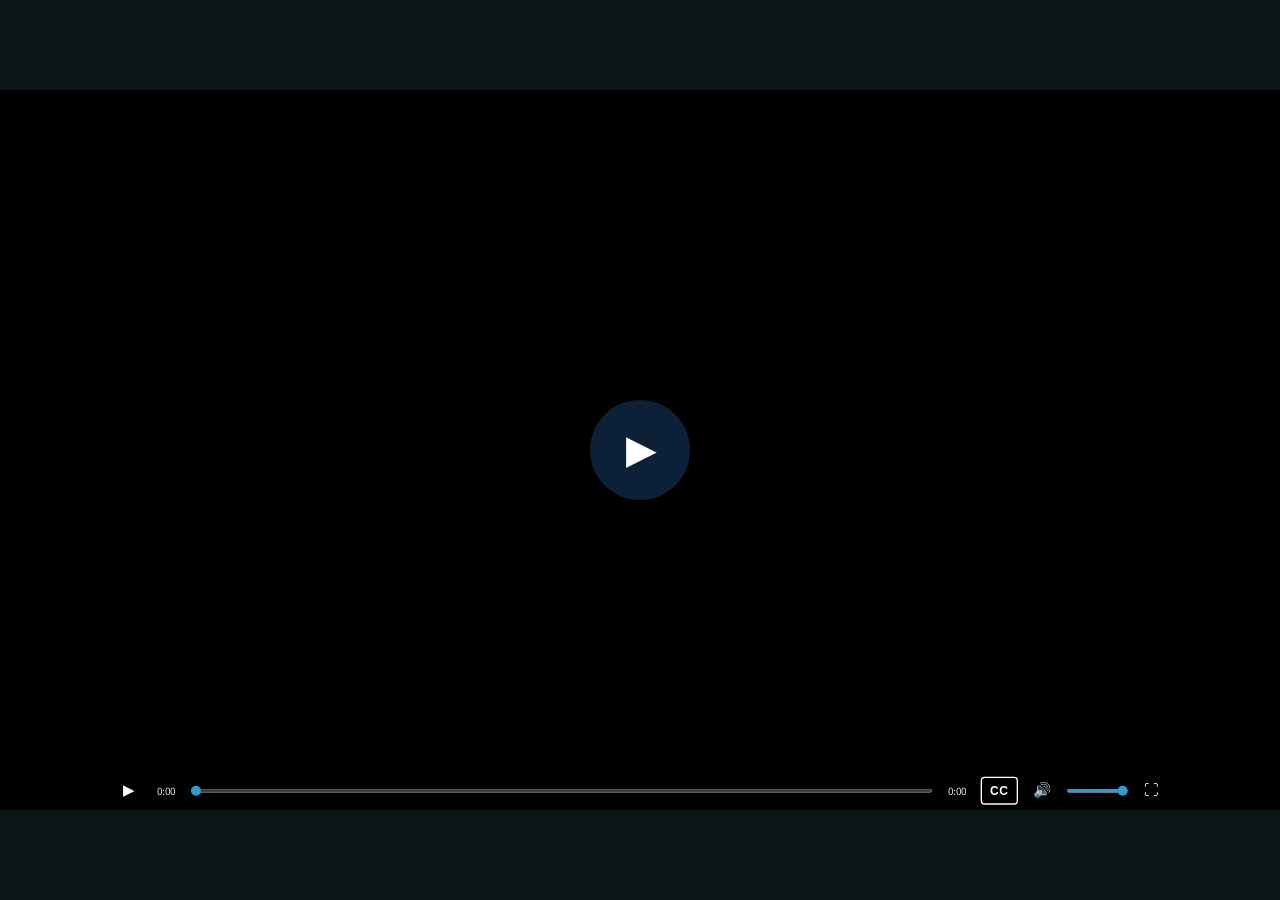
==== index.html @ 7fd06a2b "globals exposed" ====
<!DOCTYPE html>
<html lang="he" dir="rtl">
<head>
  <meta charset="UTF-8">
  <meta name="viewport" content="width=device-width, initial-scale=1.0">
  <title>לומדת נפח — STEM</title>
  <link rel="stylesheet" href="styles.css">
</head>
<body>

<h1 class="sr-only">לומדת נפח — מדידת נפח בתחנת העגינה</h1>
<div id="app" class="stage" role="main" aria-label="לומדת נפח">

  <!-- ===== SCREEN 2 — opening video (play-button start, synced captions, forward gated until watched) ===== -->
  <section class="screen active" data-screen="1">
    <div class="smeta" data-type="video" data-gate="video" aria-hidden="false" hidden></div>
    <div class="videoscreen">
      <video class="video-el" src="assets/video/Chem1_Video1.mp4" playsinline preload="auto"></video>
      <button class="video-play" type="button" aria-label="נגן את הסרטון">▶</button>
      <div class="video-cap" data-vcap aria-live="polite"></div>
      <div class="vctrls" dir="ltr">
        <button class="vc-btn" type="button" data-play aria-label="נגן או השהה">▶</button>
        <span class="vc-time" data-cur>0:00</span>
        <input class="vc-seek" type="range" min="0" max="1000" value="0" step="1" data-seek aria-label="סרגל התקדמות">
        <span class="vc-time" data-dur>0:00</span>
        <button class="vc-btn vc-cc" type="button" data-cc aria-pressed="true" aria-label="הצגת כתוביות">CC</button>
        <button class="vc-btn" type="button" data-mute aria-label="השתקה">🔊</button>
        <input class="vc-vol" type="range" min="0" max="100" value="100" step="1" data-vol aria-label="עוצמת שמע">
        <button class="vc-btn" type="button" data-full aria-label="מסך מלא">⛶</button>
      </div>
    </div>
    <!-- captions as live text (translation-safe); times in seconds -->
    <div class="vcap-src" data-end="15.5" hidden>
      <span data-t="5.1">שלום וברוכים הבאים לתחנת העגינה!</span>
      <span data-t="8.4">רכב החלל פרק הרגע ארבע דגימות ירח שנאספו בשטח.</span>
      <span data-t="13.0">אלו פיסות היסטוריה מהירח.</span>
    </div>
  </section>

  <!-- ===== SCREEN 3 — mission briefing video (Gal + Shira talking heads) ===== -->
  <section class="screen" data-screen="2">
    <div class="smeta" data-type="video" data-gate="video" aria-hidden="true" hidden></div>
    <div class="videoscreen">
      <video class="video-el" src="assets/video/Chem1_Video3.mp4?v=2" playsinline preload="auto"></video>
      <button class="video-play" type="button" aria-label="נגן את הסרטון">▶</button>
      <div class="video-cap" data-vcap aria-live="polite"></div>
      <div class="vctrls" dir="ltr">
        <button class="vc-btn" type="button" data-play aria-label="נגן או השהה">▶</button>
        <span class="vc-time" data-cur>0:00</span>
        <input class="vc-seek" type="range" min="0" max="1000" value="0" step="1" data-seek aria-label="סרגל התקדמות">
        <span class="vc-time" data-dur>0:00</span>
        <button class="vc-btn vc-cc" type="button" data-cc aria-pressed="true" aria-label="הצגת כתוביות">CC</button>
        <button class="vc-btn" type="button" data-mute aria-label="השתקה">🔊</button>
        <input class="vc-vol" type="range" min="0" max="100" value="100" step="1" data-vol aria-label="עוצמת שמע">
        <button class="vc-btn" type="button" data-full aria-label="מסך מלא">⛶</button>
      </div>
    </div>
    <!-- captions as live text (translation-safe); times in seconds -->
    <div class="vcap-src" data-end="21.86" hidden>
      <span data-t="0.3">המשימה שלנו היא למדוד ולתעד את נתוני המסה והנפח שלהן בדוח,</span>
      <span data-t="4.77">כדי שנוכל להתאים להן אריזות ולשלוח אותן באופן בטוח לכדור הארץ.</span>
      <span data-t="9.42">יש לדייק במדידות! אריזה קטנה מדי לא תיסגר,</span>
      <span data-t="13.6">ובאריזה גדולה מדי הדגימה תיטלטל ותישבר בטיסה.</span>
      <span data-t="18.15">ההתאמה חייבת להיות מושלמת. הצוות מוכן להתחיל?</span>
    </div>
  </section>

  <!-- ===== SCREENS 5-6 — sample explorer (narration + card reveal + flip cards) ===== -->
  <section class="screen" data-screen="3">
    <div class="smeta" data-type="content" data-gate="explore" aria-hidden="true" hidden></div>
    <img class="screen-bg" src="assets/images/bg-5b.png?v=1" alt="מעבדת ירח, ארבע דגימות סלע ירחי להיכרות">
    <audio src="assets/Video2_Shira_narration.mp3" preload="auto"></audio>
    <div class="bubble" data-reveal data-reveal-order="1" style="left:1364px; top:0px; width:556px; height:139px;">
      <img class="bubble__img" src="assets/images/bubble-5.png" alt="">
      <div class="bubble__text" style="top:6px; bottom:16px; padding:0 42px; font-size:28px;"><p style="white-space:nowrap;">לחצו על כל דגימה כדי לקבל מידע.</p></div>
    </div>

    <div class="card" data-order="1" data-key="mare" role="button" tabindex="0" aria-pressed="false" aria-label="בָּזֶלֶת מָארֶה - הפכו לפרטים" style="left:138px; top:314px;">
      <div class="card__inner">
        <div class="card__face card__face--front">
          <img class="card__bg" src="assets/images/card-mare.png" alt=""><div class="card__name">בָּזֶלֶת מָארֶה</div>
        </div>
        <div class="card__face card__face--back">
          <img class="card__reverse" src="assets/images/card-reverse.png" alt="">
          <h3 class="card__title">בָּזֶלֶת מָארֶה</h3>
          <p class="card__desc">סלע געשי כהה שנוצר מלבה שהתקררה על פני הירח. הוא מרכיב את האזורים הכהים שעל הירח ועשיר בברזל ומגנזיום.</p>
        </div>
      </div>
    </div>
    <div class="card" data-order="2" data-key="vesic" role="button" tabindex="0" aria-pressed="false" aria-label="בָּזֶלֶת נַקְבּוּבִית - הפכו לפרטים" style="left:565px; top:314px;">
      <div class="card__inner">
        <div class="card__face card__face--front">
          <img class="card__bg" src="assets/images/card-vesic.png" alt=""><div class="card__name">בָּזֶלֶת נַקְבּוּבִית</div>
        </div>
        <div class="card__face card__face--back">
          <img class="card__reverse" src="assets/images/card-reverse.png" alt="">
          <h3 class="card__title">בָּזֶלֶת נַקְבּוּבִית</h3>
          <p class="card__desc">סלע בזלתי שיש בו חללים קטנים (״בועות״) שנוצרו כשגזים שהיו בתוך הלבה נלכדו בתוך הסלע בזמן התמצקות הלבה.</p>
        </div>
      </div>
    </div>
    <div class="card" data-order="3" data-key="anor" role="button" tabindex="0" aria-pressed="false" aria-label="אָנוֹרְתוֹזִיט - הפכו לפרטים" style="left:992px; top:314px;">
      <div class="card__inner">
        <div class="card__face card__face--front">
          <img class="card__bg" src="assets/images/card-anor.png" alt=""><div class="card__name">אָנוֹרְתוֹזִיט</div>
        </div>
        <div class="card__face card__face--back">
          <img class="card__reverse" src="assets/images/card-reverse.png" alt="">
          <h3 class="card__title">אָנוֹרְתוֹזִיט</h3>
          <p class="card__desc">סלע גבישי בהיר מאוד שנוצר בתקופה קדומה ומרכיב את רוב הרמות הגבוהות של הירח (האזורים הבהירים).</p>
        </div>
      </div>
    </div>
    <div class="card" data-order="4" data-key="regolith" role="button" tabindex="0" aria-pressed="false" aria-label="רֶגוֹלִית אָבָק יְרֵחִי - הפכו לפרטים" style="left:1419px; top:314px;">
      <div class="card__inner">
        <div class="card__face card__face--front">
          <img class="card__bg" src="assets/images/card-regolith.png?v=4" alt=""><div class="card__name">רֶגוֹלִית - אָבָק יְרֵחִי</div>
        </div>
        <div class="card__face card__face--back">
          <img class="card__reverse" src="assets/images/card-reverse.png" alt="">
          <h3 class="card__title">רֶגוֹלִית - אָבָק יְרֵחִי</h3>
          <p class="card__desc">השכבה העליונה של פני הירח, שמורכבת מאבק, גרגרי סלע ושברי אבנים קטנים שנוצרו במשך מיליארדי שנים מפגיעות של מטאוריטים.</p>
        </div>
      </div>
    </div>

    <!-- narration player bar (accessibility: play/pause control + on-screen text alternative) -->
    <div class="player">
      <div class="player__ctrls">
        <button class="player__btn" type="button" data-pp aria-label="נגן או השהה את הקריינות">▶</button>
        <button class="player__btn player__btn--sec" type="button" data-replay aria-label="נגן מחדש">↻</button>
      </div>
      <p class="player__cap" data-cap aria-live="polite"></p>
    </div>
  </section>

  <!-- ===== SCREEN 9 — content ===== -->
  <section class="screen" data-screen="4">
    <div class="smeta" data-type="content" aria-hidden="true" hidden></div>
    <img class="screen-bg" src="assets/images/bg-9.png?v=2"
         alt="שירה במעבדה מציגה שלוש דגימות: סלע, כלי מים ושפופרת גז">
    <div class="bubble" data-reveal data-reveal-order="0" style="left:0; top:0; width:1920px; height:1080px;">
      <img class="bubble__img" src="assets/images/bubble-9.png" alt="">
      <div class="bcap" style="left:845px; top:30px; width:1040px; height:120px;">
        <p>לפני שניגש למכשירי המדידה, בואו נוודא שאנחנו מבינים אילו נתונים נרצה למדוד. נתחיל ב-נפח. זהו המקום שגוף או חומר תופסים במרחב.</p>
      </div>
    </div>
  </section>

  <!-- ===== SCREEN 10 — question Q1 (sentence-length options) ===== -->
  <section class="screen" data-screen="5">
    <div class="smeta" data-type="question" data-qid="q1" data-answer="4" data-points="12.5" data-fb-correct="תפיסת מקום במרחב (נפח) היא תכונה של כל חומר בטבע. לא משנה אם הוא מוצק קשיח כמו סלע, נוזל שזורם כמו מים, או גז שקוף ובלתי נראה – כולם תופסים מקום." data-fb-incorrect="תפיסת מקום במרחב (נפח) היא תכונה של כל חומר בטבע. לא משנה אם הוא מוצק קשיח כמו סלע, נוזל שזורם כמו מים, או גז שקוף ובלתי נראה – כולם תופסים מקום." aria-hidden="true" hidden></div>
    <img class="screen-bg" src="assets/images/bg-10.png"
         alt="שאלה 1: שלושה כלים על השולחן — צלחת עם סלע, כלי מים ושפופרת גז">
    <ol class="qprogress" data-active="1" data-total="8" aria-label="התקדמות בשאלות" style="left:1266px; top:42px;"></ol>
    <div class="qstem" style="left:284px; top:170px; width:772px;">
      <h2>שאלה 1:</h2>
      <p>על השולחן מונחים שלושה כלים: צלחת עליה מונח סלע, כלי זכוכית המכיל מים ושפורפרת המכילה גז מסביבת הירח.</p>
      <p class="q-bold">איזה מהם תופס מקום במרחב?</p>
      <p class="q-bold">סמנו את התשובה הנכונה.</p>
    </div>
    <ul class="options options--dots" role="radiogroup" aria-label="אפשרויות תשובה"
        style="left:290px; top:445px; width:764px;">
      <li class="option" role="radio" tabindex="0" data-value="1"><span class="dot"></span><span class="lbl">רק החומר המוצק - הסלע.</span></li>
      <li class="option" role="radio" tabindex="0" data-value="2"><span class="dot"></span><span class="lbl">רק החומר המוצק והחומר הנוזלי - הסלע והמים.</span></li>
      <li class="option" role="radio" tabindex="0" data-value="3"><span class="dot"></span><span class="lbl">רק החומר הנוזלי והגז - המים והגז.</span></li>
      <li class="option" role="radio" tabindex="0" data-value="4"><span class="dot"></span><span class="lbl">כל שלושת החומרים – לכל חומר בטבע, בכל מצב צבירה, יש נפח.</span></li>
    </ul>
    <button class="btn--check check-btn" type="button" aria-label="בדיקה" hidden
            style="left:905px; top:704px; width:162px; height:106px;">
      <img src="assets/images/check-button.png" alt="">
    </button>
    <div class="feedback" role="status" aria-live="polite"
         style="left:50%; top:715px; width:1100px; bottom:auto; transform:translateX(-50%);" hidden>
      <p class="feedback__title"></p>
      <p class="feedback__body"></p>
    </div>
  </section>

  <!-- ===== SCREEN 12 — gas has volume (syringe) ===== -->
  <section class="screen" data-screen="6">
    <div class="smeta" data-type="content" aria-hidden="true" hidden></div>
    <img class="screen-bg" src="assets/images/bg-12.png"
         alt="ידיים אוחזות מזרק אטום מלא באוויר, הדגמה שלגז יש נפח">
    <div class="bubble" data-reveal data-reveal-order="0" style="left:0; top:0; width:1920px; height:1080px;">
      <img class="bubble__img" src="assets/images/bubble-12.png" alt="">
      <div class="bcap" style="left:836px; top:40px; width:1030px; height:180px;">
        <p>גם לגז יש נפח. הוא תופס מקום במרחב, גם אם איננו רואים אותו.<br>המזרק אטום ומלא באוויר.<br>כשנלחץ על הבוכנה לא נצליח לדחוף אותה עד הסוף בגלל התנגדות האוויר שבמזרק.<br>כלומר, האוויר הכלוא בו תופס מקום.</p>
      </div>
    </div>
  </section>

  <!-- ===== SCREEN 13 — content ===== -->
  <section class="screen" data-screen="7">
    <div class="smeta" data-type="content" aria-hidden="true" hidden></div>
    <img class="screen-bg" src="assets/images/bg-13.png?v=3"
         alt="שירה במעבדת ירח, לצידה משורה מדורגת ודגימת סלע אנורתוזיט על השולחן">
    <div class="bubble" data-reveal data-reveal-order="0" style="left:0; top:0; width:1920px; height:1080px;">
      <img class="bubble__img" src="assets/images/bubble-13.png" alt="">
      <div class="bcap" style="left:316px; top:270px; width:568px; height:221px;">
        <p>לדגימות הסלעים אין צורה הנדסית מוגדרת, לכן נשתמש בשיטת "דחיקת מים" על מנת לחשב את נפחן.</p>
      </div>
    </div>
  </section>

  <!-- ===== SCREEN 14 — applet ===== -->
  <section class="screen" data-screen="8">
    <div class="smeta" data-type="applet" aria-hidden="true" hidden></div>
    <img class="screen-bg" src="assets/images/bg-14.png?v=4"
         alt="מעבדת ירח, בועית הסבר של שירה ולוח היישומון למדידת נפח בדחיקת מים">
    <img class="avatar" src="assets/images/avatar-shira-psd.png" alt="שירה"
         style="left:1637px; top:52px; width:190px; height:189px;">
    <div class="bubble" data-reveal data-reveal-order="0" style="left:0; top:0; width:1920px; height:1080px;">
      <img class="bubble__img" src="assets/images/bubble-14.png" alt="">
      <div class="bcap" style="left:430px; top:40px; width:1174px; height:167px;">
        <p>לפני הכנסת הסלע, נפח המים במשורה הוא 80 מ"ל. כשמכניסים את הסלע למים הוא תופס מקום, ולכן מפלס המים עולה. הנפח המשותף של המים והסלע יחד הגיע ל-110 מ"ל. ההפרש בין המפלסים הוא 30 מ"ל, וזהו בעצם הנפח של הסלע.</p>
      </div>
    </div>
    <iframe class="applet-frame" src="applets/displacement.html"
            title="יישומון: מדידת נפח באמצעות דחיקת מים" allowtransparency="true" scrolling="no"
            style="left:452px; top:275px; width:1016px; height:700px;"></iframe>
  </section>

  <!-- ===== SCREENS 15-16 — measurement montage video (Gal measures, porous basalt floats, Shira proposes weight method) ===== -->
  <section class="screen" data-screen="9">
    <div class="smeta" data-type="video" data-gate="video" aria-hidden="true" hidden></div>
    <div class="videoscreen">
      <video class="video-el" src="assets/video/Chem1_Video4.mp4?v=2" playsinline preload="auto"></video>
      <button class="video-play" type="button" aria-label="נגן את הסרטון">▶</button>
      <div class="video-cap" data-vcap aria-live="polite"></div>
      <div class="vctrls" dir="ltr">
        <button class="vc-btn" type="button" data-play aria-label="נגן או השהה">▶</button>
        <span class="vc-time" data-cur>0:00</span>
        <input class="vc-seek" type="range" min="0" max="1000" value="0" step="1" data-seek aria-label="סרגל התקדמות">
        <span class="vc-time" data-dur>0:00</span>
        <button class="vc-btn vc-cc" type="button" data-cc aria-pressed="true" aria-label="הצגת כתוביות">CC</button>
        <button class="vc-btn" type="button" data-mute aria-label="השתקה">🔊</button>
        <input class="vc-vol" type="range" min="0" max="100" value="100" step="1" data-vol aria-label="עוצמת שמע">
        <button class="vc-btn" type="button" data-full aria-label="מסך מלא">⛶</button>
      </div>
    </div>
    <!-- captions as live text (translation-safe); times in seconds. Empty span at 12.4 clears during the float beat -->
    <div class="vcap-src" data-end="29.17" hidden>
      <span data-t="0.9">יופי, הצוות סיים למדוד בשיטה זו את נפח הדגימות של סלע האנורתוזיט ושל סלע הבזלת מארה.</span>
      <span data-t="9.62">נעבור למדידת נפח סלע הבזלת הנקבובית.</span>
      <span data-t="12.4"></span>
      <span data-t="17.69">דגימת הבזלת הנקבובית צפה על פני המים.</span>
      <span data-t="21.54">אי אפשר למדוד כך את נפחה!</span>
      <span data-t="23.71">נשתמש בשיטה עקיפה עם משקולת.</span>
      <span data-t="26.43">אנחנו צריכים לבנות תהליך מדידה מבוקר.</span>
      <span data-t="27.74">נוסיף את התוצאות לדוח הנתונים.</span>
    </div>
  </section>

  <!-- ===== SCREEN 17 — question Q2א (drag to order measurement steps) ===== -->
  <section class="screen" data-screen="10">
    <div class="smeta" data-type="question" data-qid="q2a" data-points="6.25" data-fb-correct="סידרתם את שלבי תהליך המדידה וראיתם כיצד ניתן למדוד נפח של דגימה נקבובית שצפה על פני המים." data-fb-incorrect="לא מדויק. הנה הסדר הנכון: תחילה מודדים את נפח המשקולת לבדה, אחר כך מצמידים אליה את הדגימה ומודדים את הנפח המשותף, ולבסוף מחסרים את נפח המשקולת כדי לקבל את נפח הדגימה." aria-hidden="true" hidden></div>
    <img class="screen-bg" src="assets/images/bg-17.png"
         alt="שאלה 2א: גררו את שלבי מדידת הנפח לסדר הנכון">
    <ol class="qprogress" data-active="2" data-total="8" aria-label="התקדמות בשאלות" style="left:1266px; top:42px;"></ol>
    <div class="qstem" style="left:511px; top:178px; width:1254px;">
      <h2>שאלה 2א:</h2>
      <p>עזרו לשירה וגל לסדר את שלבי תהליך מדידת הנפח של דגימת הבזלת הנקבובית.</p>
      <p class="q-bold">גררו את הפעולות למקומן המתאים בטבלה:</p>
    </div>

    <div class="dhead" style="left:1150px; top:388px; width:400px; text-align:center;">הפעולה (ה-"איך")</div>
    <div class="dhead" style="left:1650px; top:388px; width:100px; text-align:center;">סדר</div>

    <div class="dslot" data-slot="1" style="left:1051px; top:432px;"></div>
    <div class="dstep" style="left:1650px; top:470px; width:110px; text-align:center;">שלב 1</div>
    <div class="dslot" data-slot="2" style="left:1051px; top:566px;"></div>
    <div class="dstep" style="left:1650px; top:604px; width:110px; text-align:center;">שלב 2</div>
    <div class="dslot" data-slot="3" style="left:1051px; top:700px;"></div>
    <div class="dstep" style="left:1650px; top:738px; width:110px; text-align:center;">שלב 3</div>

    <div class="dcard" data-card="2" style="left:410px; top:432px;">הצמדת הדגימה למשקולת ומדידת הנפח המשותף.</div>
    <div class="dcard" data-card="3" style="left:410px; top:566px;">חיסור נפח המשקולת מהנפח המשותף.</div>
    <div class="dcard" data-card="1" style="left:410px; top:700px;">מדידת נפח המשקולת לבדה.</div>

    <button class="btn--check check-btn" type="button" aria-label="בדיקה" hidden
            style="left:210px; top:792px; width:162px; height:106px;">
      <img src="assets/images/check-button.png" alt="">
    </button>
    <div class="feedback feedback--left" role="status" aria-live="polite"
         style="left:398px; top:432px; width:600px; height:366px; bottom:auto; transform:none;" hidden>
      <p class="feedback__title"></p>
      <p class="feedback__body"></p>
    </div>
  </section>

  <!-- ===== SCREEN 19 — question Q2ב (drag reason to each step) + method popup ===== -->
  <section class="screen" data-screen="11">
    <div class="smeta" data-type="question" data-qid="q2b" data-points="6.25" data-fb-correct="הצלחתם להבין לא רק את סדר הפעולות במדידת הנפח, אלא גם את חשיבותן להבטחת הדיוק במדידה. במדע חשוב ה־&quot;למה&quot; (הנימוק לפעולה) לא פחות מה־&quot;איך&quot; (הפעולה עצמה)." data-fb-incorrect="לא מדויק. מודדים את המשקולת לבדה כדי שנוכל לחסר אותה בהמשך. מצמידים את המשקולת לדגימה כדי שהדגימה תשקע ותדחק מים. מחסרים את נפח המשקולת כדי לקבל את נפח הדגימה בלבד." aria-hidden="true" hidden></div>
    <img class="screen-bg" src="assets/images/bg-19.png"
         alt="שאלה 2ב: גררו את הנימוק המדעי המתאים לכל שלב מדידה">
    <ol class="qprogress" data-active="2" data-total="8" aria-label="התקדמות בשאלות" style="left:1266px; top:42px;"></ol>

    <button class="methodbtn" type="button" data-modal="fb-modal">שיטת<br>המשקולת</button>

    <div class="qstem" style="left:150px; top:165px; width:1615px;">
      <h2>שאלה 2ב:</h2>
      <p style="white-space:nowrap;">במדע חשוב לבצע מדידות באופן מדויק ככל האפשר. הסבירו כיצד כל שלב בתהליך מדידת הנפח מסייע לשפר את דיוק תוצאת המדידה.</p>
      <p>היעזרו ביישומון <b>שיטת המשקולת</b> שממחיש את שיטת המדידה.</p>
      <p class="q-bold">גררו את הנימוק המתאים לכל אחד מהשלבים:</p>
    </div>

    <div class="dhead" style="left:1650px; top:378px; width:110px; text-align:center; font-size:25px;">סדר</div>
    <div class="dhead" style="left:1300px; top:378px; width:350px; text-align:center; font-size:25px;">הפעולה (ה-"איך")</div>
    <div class="dhead" style="left:745px; top:378px; width:555px; text-align:center; font-size:25px;">הנימוק המדעי (ה-"למה")</div>

    <!-- step rows: שלב label + fixed action + reason drop slot -->
    <div class="dstep" style="left:1650px; top:458px; width:110px; text-align:center;">שלב 1</div>
    <div class="dfixed" style="left:1300px; top:420px; width:350px; height:110px; font-size:25px;">מדידת נפח המשקולת לבדה.</div>
    <div class="dslot" data-slot="1" style="left:745px; top:420px; width:555px; height:110px;"></div>

    <div class="dstep" style="left:1650px; top:588px; width:110px; text-align:center;">שלב 2</div>
    <div class="dfixed" style="left:1300px; top:550px; width:350px; height:110px; font-size:25px;">הצמדת הדגימה למשקולת ומדידת הנפח המשותף.</div>
    <div class="dslot" data-slot="2" style="left:745px; top:550px; width:555px; height:110px;"></div>

    <div class="dstep" style="left:1650px; top:718px; width:110px; text-align:center;">שלב 3</div>
    <div class="dfixed" style="left:1300px; top:680px; width:350px; height:110px; font-size:25px;">חיסור נפח המשקולת מהנפח המשותף.</div>
    <div class="dslot" data-slot="3" style="left:745px; top:680px; width:555px; height:110px;"></div>

    <!-- reason cards (bank, far left, shuffled) -->
    <div class="dcard" data-card="2" style="left:180px; top:420px; width:555px; min-height:110px; font-size:25px;">המשקולת מבטיחה שהדגימה תשקע לחלוטין ותדחק נפח מים השווה לנפחה.</div>
    <div class="dcard" data-card="3" style="left:180px; top:550px; width:555px; min-height:110px; font-size:25px;">קבלת הנתון המדויק של "נפח הדגימה" בלבד עבור הדוח.</div>
    <div class="dcard" data-card="1" style="left:180px; top:680px; width:555px; min-height:110px; font-size:25px;">כדי שנוכל לחסר את נפח המשקולת מהתוצאה הסופית ולקבל נתון שמתייחס רק לדגימה.</div>

    <button class="btn--check check-btn" type="button" aria-label="בדיקה" hidden
            style="left:210px; top:792px; width:162px; height:106px;">
      <img src="assets/images/check-button.png" alt="">
    </button>
    <div class="feedback feedback--left" role="status" aria-live="polite"
         style="left:180px; top:420px; width:555px; height:370px; bottom:auto; transform:none;" hidden>
      <p class="feedback__title"></p>
      <p class="feedback__body"></p>
    </div>

    <!-- method popup: floating-body applet -->
    <div class="modal" id="fb-modal" hidden>
      <div class="modal__box">
        <button class="modal__close" type="button" aria-label="סגור">✕</button>
        <iframe src="applets/floating-body.html" title="יישומון: נפח גוף צף" allowtransparency="true"></iframe>
      </div>
    </div>
  </section>

  <!-- ===== SCREEN 22 — content ===== -->
  <section class="screen" data-screen="12">
    <div class="smeta" data-type="content" aria-hidden="true" hidden></div>
    <img class="screen-bg" src="assets/images/bg-22.png?v=2"
         alt="שירה מצביעה על המשורה שבה משקולת ודגימת סלע שקועות במים">
    <div class="bubble" data-reveal data-reveal-order="0" style="left:0; top:0; width:1920px; height:1080px;">
      <img class="bubble__img" src="assets/images/bubble-22.png" alt="">
      <div class="bcap" style="left:400px; top:175px; width:790px; height:255px;">
        <p>ביצעתי את המדידה בדיוק לפי השלבים שקבעתם. תחילה, מדדתי את המשקולת לבדה – נפחה הוא 15 מ"ל. לאחר מכן, קשרתי אליה את דגימת הסלע הצפה והשקעתי את שניהם יחד במים. הנפח המשותף של שניהם יחד הוא 50 מ"ל.</p>
      </div>
    </div>
  </section>

  <!-- ===== SCREEN 23 — question Q3 (GOLD question pattern) ===== -->
  <section class="screen" data-screen="13">
    <div class="smeta" data-type="question" data-qid="q3" data-answer="3" data-points="12.5" data-fb-correct="כדי למצוא את נפח הדגימה בלבד, היינו צריכים להחסיר את נפח המשקולת מתוך הנפח המשותף." data-fb-incorrect="כדי למצוא את נפח הדגימה בלבד, היינו צריכים להחסיר את נפח המשקולת מתוך הנפח המשותף." aria-hidden="true" hidden></div>
    <img class="screen-bg" src="assets/images/bg-23.png"
         alt="לוח שאלה עם תמונת המשורה ובה משקולת ודגימת בזלת נקבובית">

    <ol class="qprogress" data-active="3" data-total="8"
        aria-label="התקדמות בשאלות" style="left:1266px; top:42px;"></ol>

    <div class="qstem" style="left:284px; top:186px; width:772px;">
      <h2>שאלה 3:</h2>
      <p>נפח המשקולת לבדה: 15 מ"ל. הנפח המשותף של המשקולת והדגימה: 50 מ"ל. עזרו לשירה לחשב מהו נפח דגימת הסלע הצפה בלבד,</p>
      <p class="q-bold">סמנו את התשובה הנכונה:</p>
    </div>

    <ul class="options options--dots options--short" role="radiogroup" aria-label="אפשרויות תשובה"
        style="left:290px; top:451px; width:764px;">
      <li class="option" role="radio" tabindex="0" data-value="1"><span class="dot"></span><span class="lbl">40 מ"ל</span></li>
      <li class="option" role="radio" tabindex="0" data-value="2"><span class="dot"></span><span class="lbl">55 מ"ל</span></li>
      <li class="option" role="radio" tabindex="0" data-value="3"><span class="dot"></span><span class="lbl">35 מ"ל</span></li>
      <li class="option" role="radio" tabindex="0" data-value="4"><span class="dot"></span><span class="lbl">15 מ"ל</span></li>
    </ul>

    <!-- check button: appears only after an answer is selected -->
    <button class="btn--check check-btn" type="button" aria-label="בדיקה" hidden
            style="left:905px; top:658px; width:162px; height:106px;">
      <img src="assets/images/check-button.png" alt="">
    </button>

    <div class="feedback" role="status" aria-live="polite"
         style="left:50%; top:700px; width:1100px; bottom:auto; transform:translateX(-50%);" hidden>
      <p class="feedback__title"></p>
      <p class="feedback__body"></p>
    </div>
  </section>

  <!-- ===== SCREEN 25 — concept diagram (body volume = material + voids) ===== -->
  <section class="screen" data-screen="14">
    <div class="smeta" data-type="content" aria-hidden="true" hidden></div>
    <img class="screen-bg" src="assets/images/bg-25.png?v=4"
         alt="מעבדת ירח, בועית של שירה ולוח ריק לתרשים המושגים">
    <img class="avatar" src="assets/images/shira-avatar.png" alt="שירה" style="left:1637px; top:52px; width:190px; height:189px;">
    <div class="bubble" data-reveal data-reveal-order="0" style="left:0; top:0; width:1920px; height:1080px;">
      <img class="bubble__img" src="assets/images/bubble-25.png" alt="">
      <div class="bcap" style="left:1090px; top:48px; width:512px; height:132px; font-size:30px;">
        <p>לבזלת הזו יש המון חללים פנימיים.<br>במקרה כזה, נבחין בין שני מושגים:</p>
      </div>
    </div>
    <!-- graphics-only figure (rocks + brace + arrows); all words are live text below -->
    <img class="diagram" src="assets/images/diagram-25.png" data-reveal
         alt="שני חתכי סלע בזלת נקבובית עם חצים וסוגר המצביעים אל נפח הגוף (כולל החללים) ואל נפח החומר המוצק"
         style="left:460px; top:388px; width:935px; height:414px;">
    <div class="eq" data-reveal style="left:400px; top:325px; width:1120px;">נפח החומר <span class="k">+</span> נפח החללים <span class="k">=</span> <span class="b">נפח הגוף</span></div>
    <div class="dlabel" data-reveal style="left:1343px; top:540px; width:259px;"><b>נפח החומר</b>המקום שתופס רק החומר הסלעי המוצק עצמו (ללא החללים).</div>
    <div class="dlabel" data-reveal style="left:214px; top:540px; width:297px;"><b>נפח הגוף</b>המקום שהגוף כולו תופס במרחב (כולל ה"חורים" והחללים שבתוכו).</div>
  </section>

  <!-- ===== SCREEN 26 — question Q4 ===== -->
  <section class="screen" data-screen="15">
    <div class="smeta" data-type="question" data-qid="q4" data-answer="1" data-points="12.5" data-fb-correct="באחסון ואריזה, הנתון הקובע הוא המקום הכולל שהגוף תופס, כולל החללים שבתוכו." data-fb-incorrect="באחסון ואריזה, הנתון הקובע הוא המקום הכולל שהגוף תופס, כולל החללים שבתוכו." aria-hidden="true" hidden></div>
    <img class="screen-bg" src="assets/images/bg-26.png" alt="שאלה 4: תכנון קופסה לדגימת בזלת נקבובית">
    <ol class="qprogress" data-active="4" data-total="8" aria-label="התקדמות בשאלות" style="left:1266px; top:42px;"></ol>
    <div class="qstem" style="left:120px; top:170px; width:936px;">
      <h2>שאלה 4:</h2>
      <p>מדדנו את נפח הגוף של דגימת הבזלת הנקבובית ומצאנו שהוא 35 מ"ל.<br>נפח החומר הסלעי בלבד (ללא החללים) הוא 28 מ"ל.</p>
      <p class="q-bold">באיזה נתון גל צריך להשתמש כדי לתכנן קופסה שתתאים לגודל הסלע?</p>
      <p class="q-bold">סמנו את התשובה הנכונה:</p>
    </div>
    <ul class="options options--dots" role="radiogroup" aria-label="אפשרויות תשובה" style="left:120px; top:470px; width:936px;">
      <li class="option" role="radio" tabindex="0" data-value="1"><span class="dot"></span><span class="lbl">נפח הגוף השלם (35 מ"ל) - כי זה המקום שהדגימה כולה תופסת באחסון.</span></li>
      <li class="option" role="radio" tabindex="0" data-value="2"><span class="dot"></span><span class="lbl">נפח החומר הסלעי (28 מ"ל) - כי רק החומר המוצק חשוב.</span></li>
      <li class="option" role="radio" tabindex="0" data-value="3"><span class="dot"></span><span class="lbl">נפח החללים (7 מ"ל) - כי צריך להשאיר מקום לאוויר.</span></li>
      <li class="option" role="radio" tabindex="0" data-value="4"><span class="dot"></span><span class="lbl">ממוצע של שני הנתונים (31.5 מ"ל) - כדי להיות בטוחים.</span></li>
    </ul>
    <button class="btn--check check-btn" type="button" aria-label="בדיקה" hidden style="left:905px; top:704px; width:162px; height:106px;"><img src="assets/images/check-button.png" alt=""></button>
    <div class="feedback" role="status" aria-live="polite" style="left:50%; top:715px; width:1100px; bottom:auto; transform:translateX(-50%);" hidden>
      <p class="feedback__title"></p><p class="feedback__body"></p>
    </div>
  </section>

  <!-- ===== SCREEN 28 — dialogue (Gal left, Shira right) ===== -->
  <section class="screen" data-screen="16">
    <div class="smeta" data-type="content" aria-hidden="true" hidden></div>
    <img class="screen-bg" src="assets/images/bg-28.png?v=2"
         alt="גל ושירה משוחחים על נתון נפח החללים בסלע">
    <div class="bubble" data-reveal data-reveal-order="0" style="left:0; top:0; width:1920px; height:1080px;">
      <img class="bubble__img" src="assets/images/bubble-28L.png" alt="">
      <div class="bcap" style="left:300px; top:207px; width:490px; height:190px;"><p>שירה, ראיתי שחישבת ומצאת שנפח החללים בסלע הוא 7 מ"ל. אכתוב בדוח המדעי שבתוך הסלע כלוא גז מהירח בנפח של 7 מ"ל.</p></div>
    </div>
    <div class="bubble" data-reveal data-reveal-order="1" style="left:0; top:0; width:1920px; height:1080px;">
      <img class="bubble__img" src="assets/images/bubble-28R.png" alt="">
      <div class="bcap" style="left:1245px; top:290px; width:490px; height:190px;"><p>חכה רגע, גל. בוא נחשוב כמו מדענים. האם הנתון שנפח החללים בסלע שווה ל-7 מ"ל מאפשר לנו לקבוע בוודאות כי בסלע כלוא גז מהירח?</p></div>
    </div>
  </section>

  <!-- ===== SCREEN 29 — question Q5 ===== -->
  <section class="screen" data-screen="17">
    <div class="smeta" data-type="question" data-qid="q5" data-answer="2" data-points="12.5" data-fb-correct="חשוב להבין את ההבדל בין המדידה לבין הפרשנות שלה. הנתון של 7 מ&quot;ל הוא ראיה מדעית לקיומם של חללים בסלע, אך הוא אינו מאפשר לנו להסיק מה נמצא בתוכם." data-fb-incorrect="חשוב להבין את ההבדל בין המדידה לבין הפרשנות שלה. הנתון של 7 מ&quot;ל הוא ראיה מדעית לקיומם של חללים בסלע, אך הוא אינו מאפשר לנו להסיק מה נמצא בתוכם." aria-hidden="true" hidden></div>
    <img class="screen-bg" src="assets/images/bg-29.png" alt="שאלה 5: האם יש גז כלוא בחללי הסלע">
    <ol class="qprogress" data-active="5" data-total="8" aria-label="התקדמות בשאלות" style="left:1266px; top:42px;"></ol>
    <div class="qstem" style="left:284px; top:170px; width:772px;">
      <h2>שאלה 5:</h2>
      <p>גל טוען שבתוך הסלע כלוא גז מהירח בנפח 7 מ"ל. האם הטענה של גל מבוססת מדעית על סמך הנתון הקיים?</p>
      <p class="q-bold">סמנו את התשובה הנכונה:</p>
    </div>
    <ul class="options options--dots" role="radiogroup" aria-label="אפשרויות תשובה" style="left:290px; top:430px; width:764px;">
      <li class="option" role="radio" tabindex="0" data-value="1"><span class="dot"></span><span class="lbl">כן, מכיוון שהסלע נמצא על הירח, ברור שהחללים שבתוכו חייבים להיות מלאים בגז ירחי.</span></li>
      <li class="option" role="radio" tabindex="0" data-value="2"><span class="dot"></span><span class="lbl">לא, הנתון מוכיח שיש חללים בנפח של 7 מ"ל, אך לא ניתן להסיק מכך שבחללים יש גז כלוא.</span></li>
      <li class="option" role="radio" tabindex="0" data-value="3"><span class="dot"></span><span class="lbl">כן, מכיוון שחישוב הנפח (35 מ"ל פחות 28 מ"ל) הוא מדויק, המסקנה לגבי הגז הכלוא חייבת להיות נכונה.</span></li>
      <li class="option" role="radio" tabindex="0" data-value="4"><span class="dot"></span><span class="lbl">לא, אי אפשר להסיק מסקנה מהנתון הקיים עד שלא נמדוד את הנפח של הסלע פעם נוספת.</span></li>
    </ul>
    <button class="btn--check check-btn" type="button" aria-label="בדיקה" hidden style="left:905px; top:704px; width:162px; height:106px;"><img src="assets/images/check-button.png" alt=""></button>
    <div class="feedback" role="status" aria-live="polite" style="left:50%; top:715px; width:1100px; bottom:auto; transform:translateX(-50%);" hidden>
      <p class="feedback__title"></p><p class="feedback__body"></p>
    </div>
  </section>

  <!-- ===== SCREEN 31 — dialogue (regolith) + microscope view ===== -->
  <section class="screen" data-screen="18">
    <div class="smeta" data-type="content" aria-hidden="true" hidden></div>
    <img class="screen-bg" src="assets/images/bg-31.png?v=6"
         alt="גל ושירה דנים ברגולית (אבק הירח) הנשפך לכוס; תמונת מיקרוסקופ של גרגרי הסלע">
    <div class="bubble" data-reveal data-reveal-order="0" style="left:0; top:0; width:1920px; height:1080px;">
      <img class="bubble__img" src="assets/images/bubble-31R.png" alt="">
      <div class="btext" style="left:814px; top:72px; width:660px;">
        <p>הגענו לדגימה האחרונה - הרֶגוֹלִית (אבק הירח).<br>החומר נשפך ומקבל את צורת הכלי ממש כמו מים.<br>לדעתי זהו נוזל, אפשר פשוט למזוג אותו למשורה ריקה<br>ולמדוד את נפחו.</p>
      </div>
    </div>
    <div class="bubble" data-reveal data-reveal-order="1" style="left:0; top:0; width:1920px; height:1080px;">
      <img class="bubble__img" src="assets/images/bubble-31L.png" alt="">
      <div class="btext" style="left:405px; top:312px; width:631px;">
        <p>חכה רגע, גל. בוא נסתכל מקרוב.<br>כל גרגר אבק הוא למעשה פיסת סלע קטנה וקשיחה.<br>העובדה שהאבקה נשפכת לא הופכת אותה לנוזל.</p>
      </div>
    </div>
    <div class="mlabel" data-reveal data-reveal-order="2" style="left:169px; top:803px; width:156px;">
      <p>מבט מבעד<br>למיקרוסקופ</p>
    </div>
  </section>

  <!-- ===== SCREEN 32 — question Q6 (multi-select: regolith state of matter) ===== -->
  <section class="screen" data-screen="19">
    <div class="smeta" data-type="question" data-qid="q6" data-answer="2,3,5" data-points="12.5" data-multi="true" data-fb-correct="אבקה היא מוצק גרגירי. היא נשפכת ומקבלת את צורת הכלי, אבל כל גרגר בה הוא מוצק שצורתו אינה משתנה לצורת הכלי (ולכן ניתן לדחוס את האבקה עד לגבול מסוים). נפח של אבקה ניתן למדוד במשורה – הנפח הנמדד כולל את גרגרי האבקה ואת הרווחים שביניהם." data-fb-incorrect="אבקה היא מוצק גרגירי. היא נשפכת ומקבלת את צורת הכלי, אבל כל גרגר בה הוא מוצק שצורתו אינה משתנה לצורת הכלי (ולכן ניתן לדחוס את האבקה עד לגבול מסוים). נפח של אבקה ניתן למדוד במשורה – הנפח הנמדד כולל את גרגרי האבקה ואת הרווחים שביניהם." aria-hidden="true" hidden></div>
    <img class="screen-bg" src="assets/images/bg-32.png?v=2"
         alt="שאלה 6: לוח שאלה עם תמונת רגולית (אבן וגרגרים) ותקריב מיקרוסקופ">

    <ol class="qprogress" data-active="6" data-total="8"
        aria-label="התקדמות בשאלות" style="left:1266px; top:42px;"></ol>

    <div class="qstem" style="left:284px; top:180px; width:772px;">
      <h2>שאלה 6:</h2>
      <p>עזרו לגל ושירה להחליט: מהו מצב הצבירה של אבקת הרגולית, וכיצד נמדוד את נפחה. לפניכם מספר היגדים המתארים את הרגולית,</p>
      <p class="q-bold">סמנו את כל ההיגדים הנכונים:</p>
    </div>

    <ul class="options options--dots options--checks" role="group" aria-label="היגדים"
        style="left:284px; top:392px; width:772px; font-size:25px; gap:12px;">
      <li class="option" role="checkbox" tabindex="0" aria-checked="false" data-value="1"><span class="dot"></span><span class="lbl">הרגולית היא חומר נוזלי, מכיוון שהיא נשפכת ומקבלת את צורת הכלי.</span></li>
      <li class="option" role="checkbox" tabindex="0" aria-checked="false" data-value="2"><span class="dot"></span><span class="lbl">הרגולית היא חומר מוצק - למרות שהיא נשפכת, היא מורכבת מגרגרים קשיחים שאינם משנים את צורתם לצורת הכלי.</span></li>
      <li class="option" role="checkbox" tabindex="0" aria-checked="false" data-value="3"><span class="dot"></span><span class="lbl">אם נדחס את גרגרי הרגולית במשורה, הנפח הנמדד של האבקה יקטן.</span></li>
      <li class="option" role="checkbox" tabindex="0" aria-checked="false" data-value="4"><span class="dot"></span><span class="lbl">כשמודדים נפח של אבקה (כמו הרגולית) במשורה - הנפח הנמדד הוא הנפח של הגרגרים בלבד, ללא הרווחים.</span></li>
      <li class="option" role="checkbox" tabindex="0" aria-checked="false" data-value="5"><span class="dot"></span><span class="lbl">כשמודדים נפח של אבקה (כמו הרגולית) במשורה - חלק מהנפח הנמדד הוא הרווחים שבין גרגרי האבקה.</span></li>
    </ul>

    <button class="btn--check check-btn" type="button" aria-label="בדיקה" hidden
            style="left:905px; top:840px; width:162px; height:106px;">
      <img src="assets/images/check-button.png" alt="">
    </button>

    <div class="feedback" role="status" aria-live="polite"
         style="left:50%; top:840px; width:1100px; bottom:auto; transform:translateX(-50%);" hidden>
      <p class="feedback__title"></p>
      <p class="feedback__body"></p>
    </div>
  </section>

  <!-- ===== SCREEN 34 — dialogue (Gal finds the flask; Shira: need to calibrate) ===== -->
  <section class="screen" data-screen="20">
    <div class="smeta" data-type="content" aria-hidden="true" hidden></div>
    <img class="screen-bg" src="assets/images/bg-34-newer.png"
         alt="גל מציג בקבוק ארלנמאייר לשירה שאוחזת במשורה; שיחה על כיול">
    <div class="bubble" data-reveal data-reveal-order="0" style="left:0; top:0; width:1920px; height:1080px;">
      <img class="bubble__img" src="assets/images/bubble-34-gal1.png" alt="">
      <div class="bcap" style="left:1291px; top:240px; width:480px; height:150px;"><p>שירה, מצאתי את הבקבוק הזה,<br>אולי אוכל לעזור לך<br>במדידת הנפחים של הרגולית?</p></div>
    </div>
    <div class="bubble" data-reveal data-reveal-order="1" style="left:0; top:0; width:1920px; height:1080px;">
      <img class="bubble__img" src="assets/images/bubble-34-shira.png" alt="">
      <div class="bcap" style="left:205px; top:300px; width:445px; height:106px;"><p>אני אשמח, אבל לפני כן נצטרך<br>לכייל את הבקבוק שמצאת.</p></div>
    </div>
    <div class="bubble" data-reveal data-reveal-order="2" style="left:0; top:0; width:1920px; height:1080px;">
      <img class="bubble__img" src="assets/images/bubble-34-gal2.png" alt="">
      <div class="bcap" style="left:1295px; top:550px; width:380px; height:66px;"><p>מה זה <b>לכייל</b>?</p></div>
    </div>
  </section>

  <!-- ===== SCREEN 35 — calibration explanation (Shira) ===== -->
  <section class="screen" data-screen="21">
    <div class="smeta" data-type="content" aria-hidden="true" hidden></div>
    <img class="screen-bg" src="assets/images/bg-35.png?v=3"
         alt="שירה מסבירה מהו כיול, לצד בקבוק ארלנמאייר וכיתוב הסבר">
    <img class="avatar" src="assets/images/shira-avatar.png" alt="שירה" style="left:1637px; top:52px; width:190px; height:189px;">
    <div class="bubble" data-reveal data-reveal-order="0" style="left:0; top:0; width:1920px; height:1080px;">
      <img class="bubble__img" src="assets/images/bubble-35.png" alt="">
      <div class="bcap" style="left:575px; top:50px; width:1004px; height:120px;">
        <p><b>כיול</b> הוא הפעולה של הפיכת כלי ל<b>כלי מדידה</b>. כדי להפוך את הבקבוק שהבאת<br>לכלי מדידה נצטרך להוסיף לו שְׁנָתוֹת (קווים) שיסמנו את הנפח בתוך הכלי.</p>
      </div>
    </div>
    <div class="bubble" data-reveal data-reveal-order="1" style="left:0; top:0; width:1920px; height:1080px;">
      <img class="bubble__img" src="assets/images/label-35.png" alt="">
      <div class="callout" style="left:296px; top:660px; width:516px; height:148px;">
        <p>בקבוק קוני – ארלנמאייר -<br>כלי בעל צורה משתנה - רחב<br>בבסיס ונעשה צר לכיוון הקצה.</p>
      </div>
    </div>
  </section>

  <!-- ===== SCREEN 36 — calibration applet ===== -->
  <section class="screen" data-screen="22">
    <div class="smeta" data-type="applet" aria-hidden="true" hidden></div>
    <img class="screen-bg" src="assets/images/bg-36.png?v=2"
         alt="מעבדת ירח מוחשכת, בועית הנחיה של שירה ולוח היישומון לכיול הארלנמאייר">
    <img class="avatar" src="assets/images/shira-avatar.png" alt="שירה" style="left:1637px; top:52px; width:190px; height:189px;">
    <div class="bubble" data-reveal data-reveal-order="0" style="left:0; top:0; width:1920px; height:1080px;">
      <img class="bubble__img" src="assets/images/bubble-36.png" alt="">
      <div class="bcap" style="left:1215px; top:54px; width:392px; height:120px;">
        <p>לחצו כדי לסמן שְׁנָתוֹת ולכייל את הארלנמאייר</p>
      </div>
    </div>
    <iframe class="applet-frame" src="applets/calibration.html?v=3"
            title="יישומון: כיול הארלנמאייר" allowtransparency="true" scrolling="no"
            style="left:585px; top:205px; width:750px; height:850px;"></iframe>
  </section>

  <!-- ===== SCREEN 37 — question Q7א (drag to order the calibration steps) ===== -->
  <section class="screen" data-screen="23">
    <div class="smeta" data-type="question" data-qid="q7a" data-points="6.25" data-fb-correct="אלו שלבי תהליך הכיול של הבקבוק: מודדים נפח ידוע במשורה, מעבירים אותו לבקבוק, מסמנים שְׁנָת בגובה המים, וממשיכים כך הלאה." data-fb-incorrect="אלו שלבי תהליך הכיול של הבקבוק: מודדים נפח ידוע במשורה, מעבירים אותו לבקבוק, מסמנים שְׁנָת בגובה המים, וממשיכים כך הלאה." aria-hidden="true" hidden></div>
    <img class="screen-bg" src="assets/images/bg-37b.png"
         alt="שאלה 7א: גררו את שלבי הכיול לסדר הנכון">

    <ol class="qprogress" data-active="7" data-total="8"
        aria-label="התקדמות בשאלות" style="left:1266px; top:42px;"></ol>

    <div class="qstem" style="left:511px; top:178px; width:1254px;">
      <h2>שאלה 7א:</h2>
      <p>הסבירו לגל כיצד עליו לסמן את השְׁנָתוֹת על הבקבוק שמצא. לפניכם שלבי תהליך הכיול של הבקבוק.</p>
      <p class="q-bold">גררו כל שלב אל המקום הנכון:</p>
    </div>

    <div class="dhead" style="left:1250px; top:360px; width:190px; text-align:center;">הפעולה</div>
    <div class="dhead" style="left:1650px; top:360px; width:100px; text-align:center;">סדר</div>

    <!-- step slots (right) -->
    <div class="dslot" data-slot="1" style="left:1051px; top:408px;"></div>
    <div class="dstep" style="left:1650px; top:444px; width:110px; text-align:center;">שלב 1</div>
    <div class="dslot" data-slot="2" style="left:1051px; top:522px;"></div>
    <div class="dstep" style="left:1650px; top:558px; width:110px; text-align:center;">שלב 2</div>
    <div class="dslot" data-slot="3" style="left:1051px; top:636px;"></div>
    <div class="dstep" style="left:1650px; top:672px; width:110px; text-align:center;">שלב 3</div>
    <div class="dslot" data-slot="4" style="left:1051px; top:750px;"></div>
    <div class="dstep" style="left:1650px; top:786px; width:110px; text-align:center;">שלב 4</div>

    <!-- draggable action cards (bank, shuffled) -->
    <div class="dcard" data-card="3" style="left:410px; top:408px;">מסמנים על הבקבוק קו בגובה המים. קו זה נקרא שְׁנָת ומייצג את נפח המים שהוספנו – למשל 10 מ"ל.</div>
    <div class="dcard" data-card="1" style="left:410px; top:522px;">מודדים במשורה של שירה נפח ידוע של מים - למשל 10 מ"ל.</div>
    <div class="dcard" data-card="2" style="left:410px; top:636px;">מוסיפים את נפח המים שנמדד במשורה לתוך הבקבוק.</div>
    <div class="dcard" data-card="4" style="left:410px; top:750px;">לאחר סימון השְׁנָת הראשונה אפשר להמשיך ולסמן את יתר השְׁנָתוֹת באותו האופן.</div>

    <button class="btn--check check-btn" type="button" aria-label="בדיקה" hidden
            style="left:230px; top:792px; width:162px; height:106px;">
      <img src="assets/images/check-button.png" alt="">
    </button>
    <div class="feedback feedback--left" role="status" aria-live="polite"
         style="left:398px; top:408px; width:600px; height:444px; bottom:auto; transform:none;" hidden>
      <p class="feedback__title"></p>
      <p class="feedback__body"></p>
    </div>
  </section>

  <!-- ===== SCREEN 39 — question Q7ב (fill-in dropdowns) ===== -->
  <section class="screen" data-screen="24">
    <div class="smeta" data-type="question" data-qid="q7b" data-points="6.25" data-fb-correct="זהו עקרון הכיול. צורת הכלי משפיעה על מיקום השְׁנָתוֹת בכלי והמרחקים ביניהן." data-fb-incorrect="זהו עקרון הכיול. צורת הכלי משפיעה על מיקום השְׁנָתוֹת בכלי והמרחקים ביניהן." aria-hidden="true" hidden></div>
    <img class="screen-bg" src="assets/images/bg-39b.png"
         alt="שאלה 7ב: השלמת משפטים על כיול, לצד שירה">

    <ol class="qprogress" data-active="7" data-total="8"
        aria-label="התקדמות בשאלות" style="left:1266px; top:42px;"></ol>

    <div class="qstem" style="left:1180px; top:180px; width:585px;">
      <h2>שאלה 7ב:</h2>
      <p class="q-bold">השלימו את החסר באופן הנכון:</p>
    </div>

    <div class="qfill" style="left:700px; top:312px; width:1065px;">
      <p>אותו הנפח (למשל 10 מ"ל) יכנס בגבהים
        <select class="qselect" data-answer="שונים" aria-label="השלמה 1">
          <option value="">בחרו…</option><option value="שונים">שונים</option><option value="זהים">זהים</option>
        </select>
        בכלים שונים. הכל לפי צורת הכלי.</p>
      <p>הקו שמסמן 10 מ"ל במשורה הצרה יהיה
        <select class="qselect" data-answer="גבוה מ-" aria-label="השלמה 2">
          <option value="">בחרו…</option><option value="גבוה מ-">גבוה מ-</option><option value="נמוך מ-">נמוך מ-</option><option value="זהה ל-">זהה ל-</option>
        </select>
        קו שמסמן את אותם 10 מ"ל בבקבוק הרחב.</p>
      <p>גודל הרווחים בין השְׁנָתוֹת משתנה אף הוא בהתאם לצורת הכלי – בכלי ההולך ונעשה צר הרווחים בין השְׁנָתוֹת
        <select class="qselect" data-answer="לא יהיו קבועים" aria-label="השלמה 3">
          <option value="">בחרו…</option><option value="יהיו קבועים">יהיו קבועים</option><option value="לא יהיו קבועים">לא יהיו קבועים</option>
        </select>.</p>
      <p>ככל שעולים למעלה, לכיוון פתח הבקבוק, הרווחים
        <select class="qselect" data-answer="הולכים וגדלים" aria-label="השלמה 4">
          <option value="">בחרו…</option><option value="הולכים וגדלים">הולכים וגדלים</option><option value="הולכים וקטנים">הולכים וקטנים</option>
        </select>.</p>
    </div>

    <button class="btn--check check-btn" type="button" aria-label="בדיקה" hidden
            style="left:1580px; top:820px; width:162px; height:106px;">
      <img src="assets/images/check-button.png" alt="">
    </button>
    <div class="feedback" role="status" aria-live="polite"
         style="left:50%; top:900px; width:1100px; bottom:auto; transform:translateX(-50%);" hidden>
      <p class="feedback__title"></p>
      <p class="feedback__body"></p>
    </div>
  </section>

  <!-- ===== SCREEN 41 — data-report table + Gal bubble ===== -->
  <section class="screen" data-screen="25">
    <div class="smeta" data-type="content" aria-hidden="true" hidden></div>
    <img class="screen-bg" src="assets/images/bg-41.png?v=3"
         alt="דוח נתונים: טבלת נפחי דגימות הסלע, וגל ליד מבחנה עם רגולית">
    <img class="avatar" src="assets/images/gal-avatar.png?v=3" alt="גל" style="left:1637px; top:52px; width:189px; height:189px;">
    <div class="rtitle" style="left:70px; top:30px; width:360px; height:75px; line-height:75px; text-align:center;">דוח נתונים</div>
    <div class="rhead" style="left:227px; top:108px; height:47px; line-height:47px;">דגימת הסלע</div>
    <div class="rhead" style="left:129px; top:108px; height:47px; line-height:47px;">נפח</div>
    <div class="rcell" style="left:249px; top:158px; height:43px; line-height:43px;">אָנוֹרְתוֹזִיט</div>
    <div class="rcell" style="left:102px; top:158px; height:43px; line-height:43px;">30 מ"ל</div>
    <div class="rcell" style="left:236px; top:201px; height:47px; line-height:47px;">בָּזֶלֶת מָארֶה</div>
    <div class="rcell" style="left:102px; top:201px; height:47px; line-height:47px;">33 מ"ל</div>
    <div class="rcell" style="left:221px; top:248px; height:47px; line-height:47px;">בָּזֶלֶת נַקְבּוּבִית</div>
    <div class="rcell" style="left:102px; top:248px; height:47px; line-height:47px;">35 מ"ל</div>
    <div class="rcell" style="left:269px; top:295px; height:47px; line-height:47px;">רֶגוֹלִית</div>
    <div class="rcell" style="left:102px; top:295px; height:47px; line-height:47px;">40 מ"ל</div>
    <div class="bubble" data-reveal data-reveal-order="0" style="left:0; top:0; width:1920px; height:1080px;">
      <img class="bubble__img" src="assets/images/bubble-41.png" alt="">
      <div class="bcap" style="left:850px; top:54px; width:745px; height:120px;"><p>מדדנו בעזרת הכלי שכיילנו את נפח הרגולית ומצאנו כי נפחה 40 מ"ל, בואו נוסיף זאת לדוח הנתונים.</p></div>
    </div>
  </section>

  <!-- ===== SCREEN 42 — dialogue (Shira left, Gal right) ===== -->
  <section class="screen" data-screen="26">
    <div class="smeta" data-type="content" aria-hidden="true" hidden></div>
    <img class="screen-bg" src="assets/images/bg-42.png?v=4"
         alt="גל ושירה ליד ארבע דגימות הסלע — שיחה על נפח ומסה">
    <div class="bubble" data-reveal data-reveal-order="0" style="left:0; top:0; width:1920px; height:1080px;">
      <img class="bubble__img" src="assets/images/bubble-42R.png" alt="">
      <div class="bcap" style="left:1355px; top:175px; width:440px; height:200px;"><p>הנפח של שלוש דגימות הסלע האלה זהה, אך נראה כי כמות החומר שבדגימת סלע הבזלת גדולה יותר.</p></div>
    </div>
    <div class="bubble" data-reveal data-reveal-order="1" style="left:0; top:0; width:1920px; height:1080px;">
      <img class="bubble__img" src="assets/images/bubble-42L.png" alt="">
      <div class="bcap" style="left:120px; top:295px; width:475px; height:200px;"><p>לא בהכרח, גל.<br>מדענים לא קובעים כמות חומר<br>על סמך מראה עיניים, אלא<br>על פי מידות מדויקות.</p></div>
    </div>
  </section>

  <!-- ===== SCREEN 43 — question Q8 ===== -->
  <section class="screen" data-screen="27">
    <div class="smeta" data-type="question" data-qid="q8" data-answer="2" data-points="12.5" data-fb-correct="שתי דגימות יכולות לתפוס אותו מקום (נפח זהה) אך להכיל כמות חומר שונה (מסה שונה)." data-fb-incorrect="שתי דגימות יכולות לתפוס אותו מקום (נפח זהה) אך להכיל כמות חומר שונה (מסה שונה)." aria-hidden="true" hidden></div>
    <img class="screen-bg" src="assets/images/bg-43.png?v=3" alt="שאלה 8: האם נפח זהה מעיד על מסה זהה">
    <ol class="qprogress" data-active="8" data-total="8" aria-label="התקדמות בשאלות" style="left:1266px; top:42px;"></ol>
    <div class="qstem" style="left:284px; top:180px; width:772px;">
      <h2>שאלה 8:</h2>
      <p>האם שירה צודקת? בהנחה שנפח הדגימות זהה, האם אפשר להסיק שיש להן גם אותה מסה (כמות חומר זהה)?</p>
      <p class="q-bold">סמנו את התשובה הנכונה:</p>
    </div>
    <ul class="options options--dots" role="radiogroup" aria-label="אפשרויות תשובה" style="left:290px; top:440px; width:764px;">
      <li class="option" role="radio" tabindex="0" data-value="1"><span class="dot"></span><span class="lbl">כן, נפח זהה של הדגימות מעיד על מסה זהה, כי הן תופסות בדיוק את אותו המקום.</span></li>
      <li class="option" role="radio" tabindex="0" data-value="2"><span class="dot"></span><span class="lbl">לא, נפח מתאר רק את המקום שהגוף תופס במרחב, כמות החומר דורשת מדידה נפרדת.</span></li>
      <li class="option" role="radio" tabindex="0" data-value="3"><span class="dot"></span><span class="lbl">כן, אבל רק בתנאי שיש לשתי הדגימות בדיוק את אותה הצורה החיצונית.</span></li>
      <li class="option" role="radio" tabindex="0" data-value="4"><span class="dot"></span><span class="lbl">לא, כי המסה של הדגימות תשתנה ברגע שהדגימות יגיעו לכדור הארץ מהחלל.</span></li>
    </ul>
    <button class="btn--check check-btn" type="button" aria-label="בדיקה" hidden style="left:905px; top:704px; width:162px; height:106px;"><img src="assets/images/check-button.png" alt=""></button>
    <div class="feedback" role="status" aria-live="polite" style="left:50%; top:715px; width:1100px; bottom:auto; transform:translateX(-50%);" hidden>
      <p class="feedback__title"></p><p class="feedback__body"></p>
    </div>
  </section>

  <!-- ===== SCREEN 45 — closing video (Shira wrap-up + Gal + invitation), then סיום submits the score ===== -->
  <section class="screen" data-screen="28">
    <div class="smeta" data-type="video" data-gate="video" data-final aria-hidden="true" hidden></div>
    <div class="videoscreen">
      <video class="video-el" src="assets/video/Chem1_Video5.mp4?v=2" playsinline preload="auto"></video>
      <button class="video-play" type="button" aria-label="נגן את הסרטון">▶</button>
      <div class="video-cap" data-vcap aria-live="polite"></div>
      <div class="vctrls" dir="ltr">
        <button class="vc-btn" type="button" data-play aria-label="נגן או השהה">▶</button>
        <span class="vc-time" data-cur>0:00</span>
        <input class="vc-seek" type="range" min="0" max="1000" value="0" step="1" data-seek aria-label="סרגל התקדמות">
        <span class="vc-time" data-dur>0:00</span>
        <button class="vc-btn vc-cc" type="button" data-cc aria-pressed="true" aria-label="הצגת כתוביות">CC</button>
        <button class="vc-btn" type="button" data-mute aria-label="השתקה">🔊</button>
        <input class="vc-vol" type="range" min="0" max="100" value="100" step="1" data-vol aria-label="עוצמת שמע">
        <button class="vc-btn" type="button" data-full aria-label="מסך מלא">⛶</button>
      </div>
      <button class="end-submit" type="button" data-submit hidden aria-label="סיימתי — שליחת הציון וסיום">סיימתי</button>
      <div class="endcard" data-endcard hidden role="dialog" aria-label="סיום הלומדה">
        <h2>כל הכבוד! סיימתם את הלומדה</h2>
        <p>הציון שלכם: <span id="final-score">0</span> מתוך 100</p>
        <p class="endcard__note">הציון נשלח בהצלחה.</p>
      </div>
    </div>
    <!-- captions as live text (translation-safe); times in seconds -->
    <div class="vcap-src" data-end="22.3" hidden>
      <span data-t="0.3">מדדנו את נפח הדגימות וכעת נוכל להתאים להן את גודל המארזים,</span>
      <span data-t="5.32">אך זהו רק חלק מהסיפור.</span>
      <span data-t="7.45">אי אפשר לדעת מהי המסה רק לפי המקום שהחומר תופס.</span>
      <span data-t="12.32">נכון. ולמעבורת יש מגבלת מטען קריטית להמראה בטוחה מהירח.</span>
      <span data-t="17.74">הצטרפו אלינו ללומדה הבאה -</span>
      <span data-t="19.75">נמדוד את המסה ונשלים את תיעוד הנתונים!</span>
    </div>
  </section>

  <!-- navigation buttons -->
  <button id="nav-fwd" class="navbtn navbtn--fwd" type="button" aria-label="המשך">
    <img src="assets/images/nav-forward.png" alt="">
  </button>
  <button id="nav-back" class="navbtn navbtn--back" type="button" aria-label="חזרה">
    <img src="assets/images/nav-back.png" alt="">
  </button>

</div><!-- /stage -->

<script src="script.js"></script>
</body>
</html>
---- styles.css ----
/* =====================================================================
   STEM לומדה — reusable foundation stylesheet
   Design tokens live in :root — retune these from the Figma design.
   Structure/behaviour is generic and reused across all units.
   ===================================================================== */

/* ---- brand font (Assistant). Swap to local @font-face for offline. ---- */
@import url('https://fonts.googleapis.com/css2?family=Assistant:wght@400;600;700;800&display=swap');

:root{
  /* canvas */
  --stage-w: 1920px;
  --stage-h: 1080px;

  /* palette — PLACEHOLDERS, replace with the approved design tokens */
  --c-bg:        #eaf2f6;
  --c-ink:       #1f2a30;
  --c-primary:   #1c7293;
  --c-primary-d: #125266;
  --c-accent:    #f2a03d;
  --c-card:      #ffffff;
  --c-card-line: #d7e6ec;
  --c-correct:   #2e8b57;
  --c-incorrect: #c0392b;
  --c-muted:     #6a7a82;

  /* type scale (at 1:1 on the 1920×1080 stage) */
  --fs-body: 30px;
  --fs-stem: 38px;
  --fs-title: 44px;

  --radius: 18px;
  --shadow: 0 10px 30px rgba(0,0,0,.12);
  --focus: 3px solid #2b8cc4;
}

*{ box-sizing:border-box; }
html,body{ margin:0; height:100%; }
body{
  font-family:'Assistant',Arial,sans-serif;
  color:var(--c-ink);
  background:#0d1418;              /* letterbox behind the stage */
  overflow:hidden;
  display:flex; align-items:center; justify-content:center;
}

/* ---------------------------------------------------------------
   STAGE : fixed 1920×1080, scaled to fit via JS (--scale var).
   All screen content is absolute-positioned at 1:1 design coords.
   --------------------------------------------------------------- */
.stage{
  position:relative;
  width:var(--stage-w); height:var(--stage-h);
  flex:0 0 auto;
  transform: scale(var(--scale,1));
  transform-origin: center center;
  background:var(--c-bg);
  overflow:hidden;
}

/* ---- screens: only .active is shown ---- */
.screen{
  position:absolute; inset:0;
  opacity:0; visibility:hidden;
  transition:opacity .35s ease;
}
.screen.active{ opacity:1; visibility:visible; }
.screen-bg{
  position:absolute; inset:0;
  width:100%; height:100%; object-fit:cover;
}

/* ---------------------------------------------------------------
   CARD / TEXT BOX
   --------------------------------------------------------------- */
.card{
  position:absolute;
  background:var(--c-card);
  border:1px solid var(--c-card-line);
  border-radius:var(--radius);
  box-shadow:var(--shadow);
  padding:32px 36px;
  font-size:var(--fs-body); line-height:1.45;
}
.card p{ margin:0 0 .6em; }
.card p:last-child{ margin-bottom:0; }
.card h2{ font-size:var(--fs-title); margin:0 0 .5em; color:var(--c-primary-d); }

/* ---------------------------------------------------------------
   SPEECH BUBBLE TEXT (bubble graphic lives in the background image;
   this is just the live text placed at the design coordinates)
   --------------------------------------------------------------- */
.speech{
  position:absolute; display:flex; align-items:center; justify-content:center;
  box-sizing:border-box; padding:10px 26px;
  font-size:33px; line-height:1.3; font-weight:600;
  color:#1a1a1a; text-align:center;
}
.speech p{ margin:0; }

/* ---------------------------------------------------------------
   FLOAT-IN REVEAL (elements fade + rise into place; staggered per
   screen so multi-element screens reveal in order — as in the examples)
   --------------------------------------------------------------- */
.float-in{ opacity:0; transform:translateY(26px); }
.float-in.is-in{ opacity:1; transform:translateY(0);
  transition:opacity .5s ease, transform .5s ease; }
@media (prefers-reduced-motion: reduce){
  .float-in, .float-in.is-in{ opacity:1; transform:none; transition:none; }
}
/* feedback popup floats in (keeps its horizontal centering) */
@keyframes fb-in{ from{ opacity:0; transform:translate(-50%,18px); }
                  to{ opacity:1; transform:translate(-50%,0); } }
/* correct/incorrect mark pops into the dot */
@keyframes mark-pop{ 0%{ opacity:0; transform:scale(.2); }
                     60%{ opacity:1; transform:scale(1.18); }
                     100%{ opacity:1; transform:scale(1); } }

/* ---------------------------------------------------------------
   SPEECH BUBBLE as a positioned element (graphic + centered text) —
   used where bubbles reveal dynamically (dialogue screens)
   --------------------------------------------------------------- */
.bubble{ position:absolute; pointer-events:none; }
.bubble__img{ position:absolute; inset:0; width:100%; height:100%; }
.bubble__text{ position:absolute; left:0; right:0; top:26px; bottom:58px;
  display:flex; align-items:center; justify-content:center; text-align:center;
  padding:0 36px; font-size:30px; line-height:1.3; font-weight:600; color:#1a1a1a; }
.bubble__text p{ margin:0; }
/* bubble caption positioned to an exact spot inside a floating .bubble (moves with it) */
.bcap{ position:absolute; display:flex; align-items:center; justify-content:center;
  text-align:center; font-size:33px; line-height:1.34; font-weight:600; color:#1a1a1a; }
.bcap p{ margin:0; }

/* (speech bubbles use the original .bubble art, sized per bubble — see above) */

/* live text overlaid on a baked-in bubble graphic (right-aligned RTL, translation-safe) */
.btext{ position:absolute; font-size:33px; line-height:1.34; font-weight:600;
  color:#1a1a1a; text-align:right; }
.btext p{ margin:0; }
/* teal "view through the microscope" tab label */
.mlabel{ position:absolute; font-size:30px; line-height:1.18; font-weight:700;
  color:#1a1a1a; text-align:center; }
.mlabel p{ margin:0; }

/* teal callout box text (calibration screens) — centered dark text over the baked box */
.callout{ position:absolute; display:flex; align-items:center; justify-content:center;
  text-align:center; font-size:30px; line-height:1.3; font-weight:600; color:#1a1a1a; padding:0 24px; }
.callout p{ margin:0; }

/* data-report table (screen 41) — live text over the baked grid */
.rtitle{ position:absolute; font-size:52px; font-weight:800; color:#fff; white-space:nowrap; }
.rhead{ position:absolute; font-size:33px; font-weight:700; color:#fff; white-space:nowrap; }
.rcell{ position:absolute; font-size:33px; font-weight:600; color:#1a1a1a; white-space:nowrap; }

/* ---------------------------------------------------------------
   AVATAR (circular character bubble, placed at design coords)
   --------------------------------------------------------------- */
.avatar{ position:absolute; }

/* positioned figure/diagram (e.g. a concept illustration that floats in) */
.diagram{ position:absolute; }
/* live equation + diagram labels (kept as text so they're translatable) */
.eq{ position:absolute; text-align:center; font-size:48px; font-weight:400; color:#4e7a34; }
.eq .k{ color:#111; font-weight:400; }   /* + and = signs in black */
.eq .b{ font-weight:800; }               /* נפח הגוף — green + bold */
.dlabel{ position:absolute; text-align:center; font-size:26px; line-height:1.35; color:#1f2a30; }
.dlabel b{ display:block; font-size:36px; margin-bottom:6px; }

/* ---------------------------------------------------------------
   APPLET IFRAME (SME standalone applet embedded at design coords)
   --------------------------------------------------------------- */
.applet-frame{
  position:absolute; border:none; border-radius:24px;
  background:transparent; overflow:hidden;
}

/* ---------------------------------------------------------------
   QUESTION + OPTIONS (single choice)
   --------------------------------------------------------------- */
.question__stem{ font-size:var(--fs-stem); margin:0 0 24px; }
.options{ list-style:none; margin:0 0 24px; padding:0; display:grid; gap:16px; }
.option{
  display:flex; align-items:center; gap:14px;
  padding:20px 24px;
  background:#f6fafc; border:2px solid var(--c-card-line);
  border-radius:14px; cursor:pointer; font-size:var(--fs-body);
  transition:border-color .15s, background .15s;
}
.option:hover{ border-color:var(--c-primary); background:#eef6fa; }
.option:focus-visible{ outline:var(--focus); outline-offset:2px; }
.option[aria-checked="true"]{ border-color:var(--c-primary); background:#e2f0f6; }
.option.is-correct{ border-color:var(--c-correct); background:#e8f6ee; }
.option.is-incorrect{ border-color:var(--c-incorrect); background:#fbeceb; }
.option.is-locked{ pointer-events:none; }

/* ---------------------------------------------------------------
   QUESTION PROGRESS (8 numbered circles, current one filled)
   --------------------------------------------------------------- */
.qprogress{
  position:absolute; display:flex; gap:5px;
  list-style:none; margin:0; padding:0;
}
.qprogress li{
  width:62px; height:62px; border-radius:50%; box-sizing:border-box;
  border:3px solid #2e9bd1; background:#fff; color:#2e9bd1;
  display:flex; align-items:center; justify-content:center;
  font-size:36px; font-weight:800; line-height:1; padding-bottom:5px;
}
.qprogress li.is-active{ background:#2e9bd1; color:#fff; }

/* ---------------------------------------------------------------
   QUESTION STEM (positioned at design coords, RTL right-aligned)
   --------------------------------------------------------------- */
.qstem{ position:absolute; text-align:right; }
.qstem h2{ margin:0 0 14px; font-size:34px; font-weight:800; color:#4e7a34; }
/* all stem lines share one tight line spacing — bold lines are NOT extra-spaced */
.qstem p{ margin:0; font-size:30px; line-height:1.42; color:#1f2a30; }
.qstem p.q-bold{ font-weight:800; }

/* ---------------------------------------------------------------
   DOT-STYLE OPTIONS (radio dot on the right, label to its left)
   --------------------------------------------------------------- */
.options--dots{
  position:absolute; list-style:none; margin:0; padding:0;
  display:flex; flex-direction:column; gap:14px;
}
.options--dots .option{
  display:flex; align-items:flex-start; gap:14px; justify-content:flex-start;
  background:none; border:none; padding:2px; font-size:28px; line-height:1.3; cursor:pointer;
}
.options--dots .dot{ margin-top:4px; }
/* short-answer variant (e.g. "40 מ\"ל") stays single-line + centered dots */
.options--dots.options--short .option{ align-items:center; }
.options--dots.options--short .dot{ margin-top:0; }
/* compact variant for long options squeezed beside an image */
.options--dots.options--compact .option{ font-size:24px; }
.options--dots .option.is-correct,
.options--dots .option.is-incorrect{ background:none; }
.options--dots .dot{
  width:24px; height:24px; border-radius:50%; box-sizing:border-box;
  border:2.5px solid #64748b; background:#fff; flex:0 0 auto;
  display:flex; align-items:center; justify-content:center;
  color:#fff; font-size:15px; font-weight:800; line-height:1;
  transition:background .25s ease, border-color .25s ease;
}
.options--dots .lbl{ color:#1f2a30; }
/* neutral grey in every state (unselected outline + selected fill are the same colour) */
.options--dots .option:hover .dot{ background:#eef1f4; }
.options--dots .option[aria-checked="true"] .dot{ border-color:#64748b; background:#64748b; }
/* result marks appear NEXT TO the answer (green check / red X inside the dot) */
.options--dots .option.is-correct .dot{ border-color:var(--c-correct); background:var(--c-correct); }
.options--dots .option.is-correct .dot::after{ content:'✓'; animation:mark-pop .32s ease both; }
.options--dots .option.is-incorrect .dot{ border-color:var(--c-incorrect); background:var(--c-incorrect); }
.options--dots .option.is-incorrect .dot::after{ content:'✕'; animation:mark-pop .32s ease both; }
@media (prefers-reduced-motion: reduce){
  .feedback{ animation:none; }
  .options--dots .dot{ transition:none; }
  .options--dots .option.is-correct .dot::after,
  .options--dots .option.is-incorrect .dot::after{ animation:none; }
}
.options--dots .option:focus-visible{ outline:var(--focus); outline-offset:3px; border-radius:8px; }
/* multi-select: square check-boxes instead of round radio dots */
.options--checks .dot{ border-radius:6px; }

/* fill-in-the-blank sentences with inline dropdowns */
.qfill{ position:absolute; font-size:30px; line-height:2.1; font-weight:600; color:#1a1a1a; text-align:right; }
.qfill p{ margin:0 0 22px; }
.qselect{ font-family:inherit; font-size:25px; font-weight:700; color:#185fa5; background:#eaf3fb;
  border:2px solid #2e9bd1; border-radius:10px; padding:3px 10px; margin:0 6px; vertical-align:middle; cursor:pointer; }
.qselect:focus-visible{ outline:var(--focus); outline-offset:2px; }
.qselect.is-correct{ border-color:var(--c-correct); background:#e8f6ee; color:#1b6b3a; }
.qselect.is-incorrect{ border-color:var(--c-incorrect); background:#fbeceb; color:#a3271f; }

/* drag-to-order: draggable cards + step slots */
.dcard{ position:absolute; box-sizing:border-box; width:586px; min-height:98px; background:#fff;
  border:2px solid #cbd5e1; border-radius:16px; padding:10px 18px; font-size:26px; font-weight:600;
  color:#1a1a1a; text-align:center; line-height:1.3; cursor:grab; touch-action:none; user-select:none;
  box-shadow:0 4px 10px rgba(0,0,0,.10); display:flex; align-items:center; justify-content:center; }
.dcard.dragging{ cursor:grabbing; box-shadow:0 14px 28px rgba(0,0,0,.28); z-index:60; }
.dcard.is-correct{ border-color:var(--c-correct); background:#e8f6ee; }
.dcard.is-incorrect{ border-color:var(--c-incorrect); background:#fbeceb; }
.dslot{ position:absolute; box-sizing:border-box; width:586px; height:98px; border:2px dashed #93c5fd;
  border-radius:16px; background:rgba(255,255,255,.5); }
.dslot.over{ border-color:#2e9bd1; background:#eaf3fb; }
.dstep{ position:absolute; font-size:22px; font-weight:800; color:#1a1a1a; }
.dhead{ position:absolute; font-size:23px; font-weight:800; color:#0f2740; }
/* screen-37 feedback as a square panel on the (empty) left side, not a bottom popup */
.feedback--left{ transform:none !important; animation-name:fb-in-left;
  display:flex; flex-direction:column; justify-content:center; text-align:center; box-sizing:border-box; }
@keyframes fb-in-left{ from{ opacity:0; transform:translateY(14px); } to{ opacity:1; transform:translateY(0); } }
/* pre-filled (static) table cell, e.g. the "action" column in Q2ב */
.dfixed{ position:absolute; box-sizing:border-box; font-size:23px; font-weight:600; color:#1a1a1a;
  text-align:center; line-height:1.3; padding:6px 14px; display:flex; align-items:center; justify-content:center; }
/* method popup button (top-left) + modal */
.methodbtn{ position:absolute; left:44px; top:40px; width:118px; height:118px; border-radius:50%;
  background:#0f2740; color:#fff; border:3px solid #fff; font-family:inherit; font-size:20px; font-weight:800;
  line-height:1.18; cursor:pointer; box-shadow:0 6px 16px rgba(0,0,0,.3); }
.methodbtn:hover{ background:#1d4a72; }
.modal{ position:absolute; inset:0; background:rgba(0,0,0,.55); display:flex; align-items:center; justify-content:center; z-index:200; }
.modal[hidden]{ display:none; }
.modal__box{ position:relative; width:1040px; max-width:94%; }
.modal__box iframe{ width:100%; height:860px; border:0; display:block; background:transparent; }
.modal__close{ position:absolute; left:-18px; top:-18px; width:54px; height:54px; border-radius:50%;
  background:#0f2740; color:#fff; border:3px solid #fff; font-size:26px; font-weight:800; cursor:pointer; }
.modal__close:hover{ background:#1d4a72; }
/* stage-1 wrong-answer prompt for drag questions */
.dprompt{ position:absolute; left:230px; top:470px; width:520px; box-sizing:border-box;
  background:#fff; border:2px solid var(--c-incorrect); border-radius:16px; padding:22px 28px;
  text-align:center; font-size:26px; font-weight:600; color:#1a1a1a; box-shadow:0 12px 28px rgba(0,0,0,.22); }
.dprompt__title{ margin:0 0 12px; font-size:32px; font-weight:800; color:var(--c-incorrect); }
.dprompt p{ margin:0; }
.dreveal{ color:#185fa5; font-weight:800; text-decoration:underline; cursor:pointer; }

/* sample explorer (screens 5-6): cards fade in with narration, click opens an info popup */
.card{ position:absolute; width:360px; height:506px; cursor:pointer; opacity:0; transform:translateY(24px);
  transition:opacity .55s ease, transform .55s ease; perspective:1300px;
  background:none; border:0; box-shadow:none; padding:0; border-radius:0; }
.card.in{ opacity:1; transform:translateY(0); }
.card.in:hover{ transform:translateY(-6px); }
/* 3D flip */
.card__inner{ position:absolute; inset:0; transform-style:preserve-3d;
  transition:transform .6s cubic-bezier(.4,.15,.2,1); }
.card.is-flipped .card__inner{ transform:rotateY(180deg); }
.card__face{ position:absolute; inset:0; border-radius:24px; overflow:hidden;
  -webkit-backface-visibility:hidden; backface-visibility:hidden; }
.card__face--back{ transform:rotateY(180deg); text-align:center;
  display:flex; flex-direction:column; align-items:center; justify-content:flex-start; padding:112px 26px 40px; }
.card__reverse{ position:absolute; inset:0; width:100%; height:100%; pointer-events:none; }
.card__title{ position:relative; margin:0 0 16px; font-size:32px; font-weight:800; color:#395536; }
.card__desc{ position:relative; margin:0; font-size:27px; line-height:1.42; color:#1f2a30; }
.card__bg{ position:absolute; inset:0; width:100%; height:100%; pointer-events:none; }
.card__name{ position:absolute; left:0; right:0; top:334px; height:66px; display:flex; align-items:center;
  justify-content:center; color:#fff; font-size:26px; font-weight:700; text-align:center; padding:0 12px; }
.infopop{ position:absolute; inset:0; background:rgba(0,0,0,.55); display:flex; align-items:center; justify-content:center; z-index:200; }
.infopop[hidden]{ display:none; }
.infopop__box{ position:relative; width:780px; max-width:90%; background:#fff; border-radius:24px;
  padding:38px 46px; box-shadow:0 30px 70px rgba(0,0,0,.5); text-align:center; }
.infopop__box h3{ margin:0 0 16px; font-size:36px; font-weight:800; color:#4e7a34; }
.infopop__box p{ margin:0; font-size:28px; line-height:1.5; color:#1f2a30; }
.infopop__close{ position:absolute; left:-18px; top:-18px; width:54px; height:54px; border-radius:50%;
  background:#0f2740; color:#fff; border:3px solid #fff; font-size:26px; font-weight:800; cursor:pointer; }
.infopop__close:hover{ background:#1d4a72; }

/* video screen: full-stage video + center play button + synced caption overlay */
.videoscreen{ position:absolute; inset:0; background:#000; }
.video-el{ position:absolute; inset:0; width:100%; height:100%; object-fit:cover; }
.video-play{ position:absolute; left:50%; top:50%; transform:translate(-50%,-50%);
  width:150px; height:150px; border-radius:50%; border:0; cursor:pointer; z-index:12;
  background:rgba(15,39,64,.86); color:#fff; font-size:60px; line-height:1;
  display:flex; align-items:center; justify-content:center; padding-left:10px;
  box-shadow:0 12px 34px rgba(0,0,0,.45); transition:background .15s, transform .15s; }
.video-play:hover{ background:#1d4a72; transform:translate(-50%,-50%) scale(1.05); }
.video-play:focus-visible{ outline:4px solid #fff; outline-offset:4px; }
.video-play.hidden{ display:none; }
.video-cap{ position:absolute; left:50%; bottom:150px; transform:translateX(-50%);
  max-width:1400px; width:max-content; padding:12px 30px; z-index:11;
  background:rgba(0,0,0,.62); color:#fff; font-size:34px; line-height:1.35;
  text-align:center; border-radius:12px; }
.video-cap:empty{ display:none; }
.video-cap.cc-hidden{ display:none; }
/* custom video control bar (bottom, LTR media-control order) */
.vctrls{ position:absolute; left:150px; right:150px; bottom:0; z-index:14; height:58px;
  display:flex; align-items:center; gap:12px; padding:0 22px;
  border-radius:12px 12px 0 0;
  background:linear-gradient(to top, rgba(0,0,0,.78), rgba(0,0,0,.32)); }
.vc-btn{ flex:0 0 auto; height:42px; min-width:42px; padding:0 10px; border:0; cursor:pointer;
  background:transparent; color:#fff; font-size:22px; line-height:1; border-radius:6px;
  display:flex; align-items:center; justify-content:center; }
.vc-btn:hover{ background:rgba(255,255,255,.16); }
.vc-btn:focus-visible{ outline:2px solid #fff; outline-offset:2px; }
.vc-cc{ font-size:18px; font-weight:800; letter-spacing:1px; border:2px solid #fff; padding:0 12px; }
.vc-cc.is-off{ opacity:.5; text-decoration:line-through; }
.vc-time{ flex:0 0 auto; color:#fff; font-size:17px; min-width:46px; text-align:center;
  font-variant-numeric:tabular-nums; }
.vc-seek{ flex:1 1 auto; height:6px; cursor:pointer; accent-color:#2e9bd1; }
.vc-vol{ flex:0 0 92px; width:92px; height:6px; cursor:pointer; accent-color:#2e9bd1; }
/* closing סיום button + score card */
.end-submit{ position:absolute; left:50%; bottom:150px; transform:translateX(-50%); z-index:20;
  padding:18px 60px; cursor:pointer;
  background:#222b38; color:#fff; font-size:36px; font-weight:800;
  border:2px solid rgba(255,255,255,.85); border-radius:18px;
  box-shadow:0 14px 34px rgba(0,0,0,.45); transition:background .15s, transform .15s; }
.end-submit:hover{ background:#2e3a4c; transform:translateX(-50%) scale(1.04); }
.end-submit:focus-visible{ outline:4px solid #fff; outline-offset:3px; }
.end-submit[hidden]{ display:none; }
.endcard{ position:absolute; inset:0; z-index:30; display:flex; flex-direction:column;
  align-items:center; justify-content:center; text-align:center; gap:14px;
  background:rgba(15,39,64,.9); color:#fff; }
.endcard[hidden]{ display:none; }
.endcard h2{ font-size:56px; font-weight:800; margin:0; }
.endcard p{ font-size:42px; margin:0; }
.endcard__note{ font-size:28px !important; color:#bfe0f2; }

/* narration player bar (bottom, RTL: controls on the right, caption fills the left) */
.player{ position:absolute; left:50%; bottom:40px; transform:translateX(-50%);
  width:1500px; max-width:94%; display:flex; align-items:center; gap:24px; z-index:60;
  background:rgba(15,39,64,.9); color:#fff; border-radius:20px; padding:16px 28px;
  box-shadow:0 12px 34px rgba(0,0,0,.32); }
.player__ctrls{ flex:0 0 auto; display:flex; gap:14px; }
.player__btn{ width:60px; height:60px; border-radius:50%; border:0; cursor:pointer;
  background:#2e9bd1; color:#fff; font-size:24px; line-height:1; display:flex;
  align-items:center; justify-content:center; transition:background .15s; }
.player__btn:hover{ background:#3aabde; }
.player__btn:focus-visible{ outline:3px solid #fff; outline-offset:3px; }
.player__btn--sec{ background:#3f5a74; font-size:26px; }
.player__btn--sec:hover{ background:#4d6b88; }
.player__cap{ flex:1; margin:0; font-size:30px; line-height:1.35; text-align:right; }

/* check button: the design graphic as an image button (hides on feedback) */
.check-btn{ position:absolute; padding:0; border:none; background:transparent; cursor:pointer; }
.check-btn img{ width:100%; height:100%; display:block; }
.check-btn:focus-visible{ outline:var(--focus); outline-offset:3px; border-radius:12px; }
.check-btn[disabled]{ opacity:.55; cursor:default; }

/* ---------------------------------------------------------------
   BUTTONS
   --------------------------------------------------------------- */
.btn{
  font-family:inherit; font-size:26px; font-weight:700;
  padding:14px 34px; border-radius:12px; border:none; cursor:pointer;
  background:var(--c-primary); color:#fff; transition:filter .15s;
}
.btn:hover{ filter:brightness(1.07); }
.btn:focus-visible{ outline:var(--focus); outline-offset:3px; }
.btn[disabled]{ opacity:.45; cursor:default; }
.btn--hint{ background:transparent; color:var(--c-primary-d); text-decoration:underline; padding-inline:12px; }
.btn--check,.btn--continue,.btn--restart{ margin-inline-start:8px; }

.hint{
  margin:16px 0 0; padding:16px 20px;
  background:#fff8e9; border-inline-start:5px solid var(--c-accent);
  border-radius:10px; font-size:26px;
}

/* ---------------------------------------------------------------
   FEEDBACK PANEL
   --------------------------------------------------------------- */
.feedback{
  position:absolute; left:50%; bottom:60px; transform:translateX(-50%);
  width:1100px; max-width:calc(100% - 120px);
  background:var(--c-card); border-radius:var(--radius);
  box-shadow:var(--shadow); padding:28px 40px; z-index:5;
}
.feedback{ text-align:center; animation:fb-in .4s ease both; }
.feedback__title{ font-size:34px; font-weight:800; margin:0 0 8px; }
.feedback__body{ font-size:28px; line-height:1.4; margin:0; }
.feedback.is-correct .feedback__title{ color:var(--c-correct); }
.feedback.is-incorrect .feedback__title{ color:var(--c-incorrect); }

/* ---------------------------------------------------------------
   VIDEO PLACEHOLDER  (real <video> dropped in later)
   --------------------------------------------------------------- */
.video-placeholder{
  position:absolute; inset:0;
  display:flex; align-items:center; justify-content:center;
  background:repeating-linear-gradient(45deg,#243b45 0 40px,#1c2f38 40px 80px);
  color:#cfe6f0;
}
.video-placeholder__label{
  font-size:40px; font-weight:700; padding:20px 34px;
  border:3px dashed #7fb6cc; border-radius:16px; background:rgba(0,0,0,.25);
}

/* ---------------------------------------------------------------
   END SCREEN
   --------------------------------------------------------------- */
.end-card{ text-align:center; }
.end-card .score{ font-size:34px; margin:18px 0 26px; }

/* ---------------------------------------------------------------
   NAVIGATION BUTTONS (inside the stage, at the design coordinates)
   forward = bottom-left (RTL), back = bottom-right, ~105px circles
   --------------------------------------------------------------- */
.navbtn{
  position:absolute; width:105px; height:105px;
  padding:0; border:none; background:none; cursor:pointer; z-index:20;
}
.navbtn img{ width:100%; height:100%; display:block; }
.navbtn:hover{ filter:brightness(1.08); }
.navbtn:focus-visible{ outline:var(--focus); outline-offset:4px; border-radius:50%; }
.navbtn[disabled]{ opacity:.3; cursor:default; }
.navbtn--fwd{ left:24px;   top:935px; }
.navbtn--back{ left:1780px; top:935px; }
/* blink the forward arrow when it appears after a correct answer */
.navbtn.nav-pulse{ animation:navpulse 1s ease-in-out infinite; }
@keyframes navpulse{ 0%,100%{ transform:scale(1); } 50%{ transform:scale(1.14); } }
@media (prefers-reduced-motion: reduce){ .navbtn.nav-pulse{ animation:none; } }

/* ---------------------------------------------------------------
   accessibility helpers
   --------------------------------------------------------------- */
[hidden]{ display:none !important; }
.sr-only{
  position:absolute; width:1px; height:1px; padding:0; margin:-1px;
  overflow:hidden; clip:rect(0 0 0 0); white-space:nowrap; border:0;
}
@media (prefers-reduced-motion: reduce){
  .screen{ transition:none; }
}
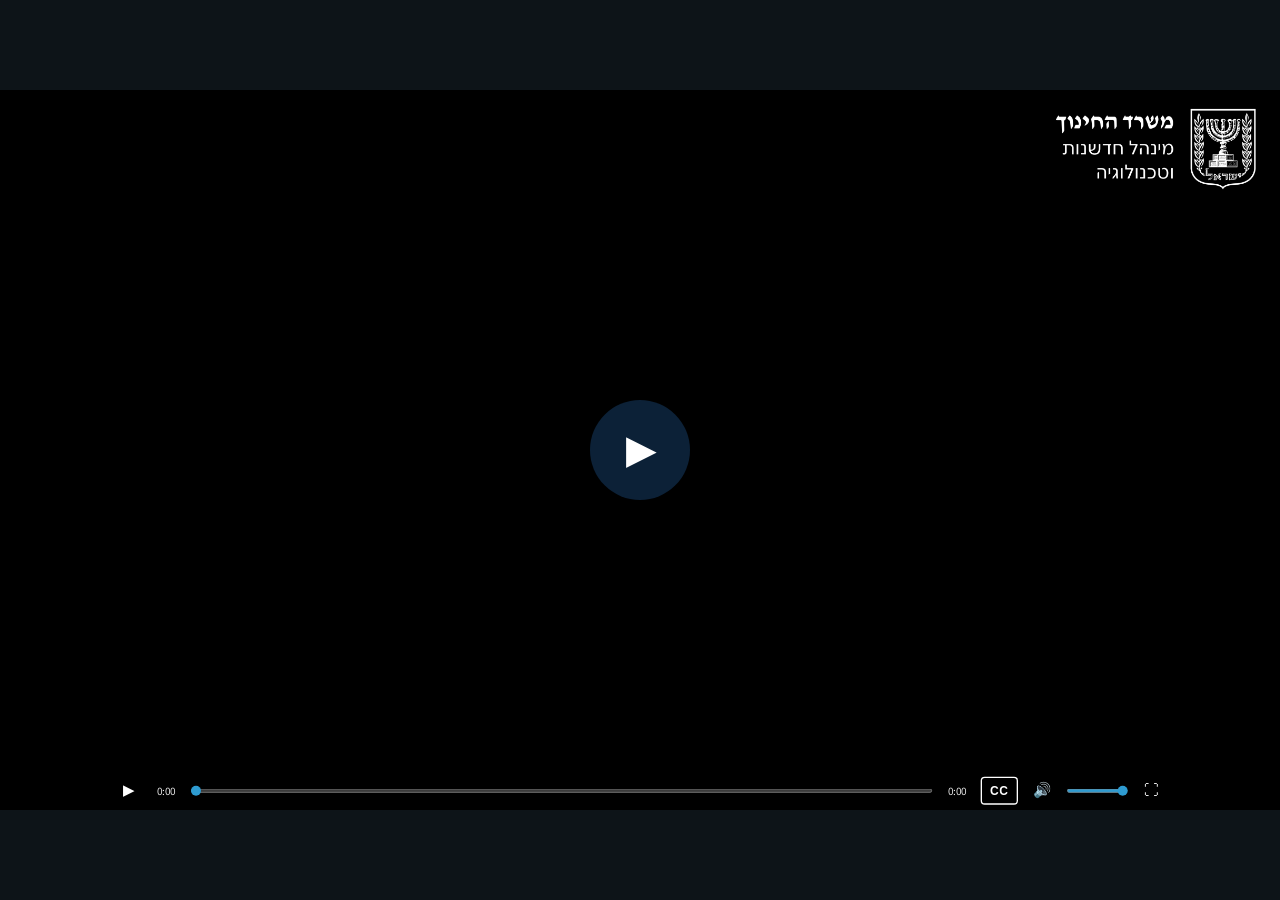
==== commit b313d801: "qa 1" ====
--- a/index.html
+++ b/index.html
@@ -15,7 +15,8 @@
   <section class="screen active" data-screen="1">
     <div class="smeta" data-type="video" data-gate="video" aria-hidden="false" hidden></div>
     <div class="videoscreen">
-      <video class="video-el" src="assets/video/Chem1_Video1.mp4" playsinline preload="auto"></video>
+      <video class="video-el" src="assets/video/Chem1_Video1.mp4?v=3" playsinline preload="auto"></video>
+      <img class="video-logo" src="assets/images/logo-moe.png" alt="משרד החינוך – מינהל חדשנות וטכנולוגיה">
       <button class="video-play" type="button" aria-label="נגן את הסרטון">▶</button>
       <div class="video-cap" data-vcap aria-live="polite"></div>
       <div class="vctrls" dir="ltr">
@@ -30,18 +31,87 @@
       </div>
     </div>
     <!-- captions as live text (translation-safe); times in seconds -->
-    <div class="vcap-src" data-end="15.5" hidden>
-      <span data-t="5.1">שלום וברוכים הבאים לתחנת העגינה!</span>
-      <span data-t="8.4">רכב החלל פרק הרגע ארבע דגימות ירח שנאספו בשטח.</span>
-      <span data-t="13.0">אלו פיסות היסטוריה מהירח.</span>
-    </div>
-  </section>
-
-  <!-- ===== SCREEN 3 — mission briefing video (Gal + Shira talking heads) ===== -->
+    <div class="vcap-src" data-end="12.2" hidden>
+      <span data-t="0.2">שלום וברוכים הבאים לתחנת העגינה!</span>
+      <span data-t="3.1">רכב החלל פרק הרגע ארבע דגימות ירח שנאספו בשטח.</span>
+      <span data-t="8.7">אלו פיסות היסטוריה מהירח.</span>
+    </div>
+  </section>
+
+  <!-- ===== SCREENS 5-6 — sample explorer (narration + card reveal + flip cards) ===== -->
   <section class="screen" data-screen="2">
+    <div class="smeta" data-type="content" data-gate="explore" aria-hidden="true" hidden></div>
+    <img class="screen-bg" src="assets/images/bg-5b.jpg?v=1" alt="מעבדת ירח, ארבע דגימות סלע ירחי להיכרות">
+    <audio src="assets/Video2_Shira_narration.mp3" preload="auto"></audio>
+    <div class="bubble" data-reveal data-reveal-order="1" style="left:1364px; top:0px; width:556px; height:139px;">
+      <img class="bubble__img" src="assets/images/bubble-5.png" alt="">
+      <div class="bubble__text" style="top:6px; bottom:16px; padding:0 42px; font-size:28px;"><p style="white-space:nowrap;">לחצו על כל דגימה כדי לקבל מידע.</p></div>
+    </div>
+
+    <div class="card" data-order="1" data-key="mare" role="button" tabindex="0" aria-pressed="false" aria-label="בָּזֶלֶת מָארֶה - הפכו לפרטים" style="left:1419px; top:314px;">
+      <div class="card__inner">
+        <div class="card__face card__face--front">
+          <img class="card__bg" src="assets/images/card-mare.png" alt=""><div class="card__name">בָּזֶלֶת מָארֶה</div>
+        </div>
+        <div class="card__face card__face--back">
+          <img class="card__reverse" src="assets/images/card-reverse.png" alt="">
+          <h3 class="card__title">בָּזֶלֶת מָארֶה</h3>
+          <p class="card__desc">סלע געשי כהה, עשיר בברזל ומגנזיום, שנוצר מלבה שהתקררה על פני הירח. ממנו עשויים האזורים הכהים שעל הירח.</p>
+        </div>
+      </div>
+    </div>
+    <div class="card" data-order="2" data-key="vesic" role="button" tabindex="0" aria-pressed="false" aria-label="בָּזֶלֶת נַקְבּוּבִית - הפכו לפרטים" style="left:992px; top:314px;">
+      <div class="card__inner">
+        <div class="card__face card__face--front">
+          <img class="card__bg" src="assets/images/card-vesic.png" alt=""><div class="card__name">בָּזֶלֶת נַקְבּוּבִית</div>
+        </div>
+        <div class="card__face card__face--back">
+          <img class="card__reverse" src="assets/images/card-reverse.png" alt="">
+          <h3 class="card__title">בָּזֶלֶת נַקְבּוּבִית</h3>
+          <p class="card__desc">סלע בזלתי שיש בו חללים קטנים (״בועות״) שנוצרו כשגזים שהיו בתוך הלבה נלכדו בתוך הסלע בזמן התמצקות הלבה.</p>
+        </div>
+      </div>
+    </div>
+    <div class="card" data-order="3" data-key="anor" role="button" tabindex="0" aria-pressed="false" aria-label="אָנוֹרְתוֹזִיט - הפכו לפרטים" style="left:565px; top:314px;">
+      <div class="card__inner">
+        <div class="card__face card__face--front">
+          <img class="card__bg" src="assets/images/card-anor.png" alt=""><div class="card__name">אָנוֹרְתוֹזִיט</div>
+        </div>
+        <div class="card__face card__face--back">
+          <img class="card__reverse" src="assets/images/card-reverse.png" alt="">
+          <h3 class="card__title">אָנוֹרְתוֹזִיט</h3>
+          <p class="card__desc">סלע גבישי בהיר מאוד שנוצר בתקופה קדומה ושממנו בנויות רוב הרמות הגבוהות של הירח (האזורים הבהירים).</p>
+        </div>
+      </div>
+    </div>
+    <div class="card" data-order="4" data-key="regolith" role="button" tabindex="0" aria-pressed="false" aria-label="רֶגוֹלִית אָבָק יְרֵחִי - הפכו לפרטים" style="left:138px; top:314px;">
+      <div class="card__inner">
+        <div class="card__face card__face--front">
+          <img class="card__bg" src="assets/images/card-regolith.png?v=4" alt=""><div class="card__name">רֶגוֹלִית - אָבָק יְרֵחִי</div>
+        </div>
+        <div class="card__face card__face--back">
+          <img class="card__reverse" src="assets/images/card-reverse.png" alt="">
+          <h3 class="card__title">רֶגוֹלִית - אָבָק יְרֵחִי</h3>
+          <p class="card__desc">השכבה העליונה של פני הירח, שמורכבת מאבק, גרגרי סלע ושברי אבנים קטנים שנוצרו במשך מיליארדי שנים מפגיעות של מטאוריטים.</p>
+        </div>
+      </div>
+    </div>
+
+    <!-- narration player bar (accessibility: play/pause control + on-screen text alternative) -->
+    <div class="player">
+      <div class="player__ctrls">
+        <button class="player__btn" type="button" data-pp aria-label="נגן או השהה את הקריינות">▶</button>
+        <button class="player__btn player__btn--sec" type="button" data-replay aria-label="נגן מחדש">↻</button>
+      </div>
+      <p class="player__cap" data-cap aria-live="polite"></p>
+    </div>
+  </section>
+
+  <!-- ===== mission briefing video (Gal + Shira talking heads) — placed after the sample explorer ===== -->
+  <section class="screen" data-screen="3">
     <div class="smeta" data-type="video" data-gate="video" aria-hidden="true" hidden></div>
     <div class="videoscreen">
-      <video class="video-el" src="assets/video/Chem1_Video3.mp4?v=2" playsinline preload="auto"></video>
+      <video class="video-el" src="assets/video/Chem1_Video3.mp4?v=3" playsinline preload="auto"></video>
       <button class="video-play" type="button" aria-label="נגן את הסרטון">▶</button>
       <div class="video-cap" data-vcap aria-live="polite"></div>
       <div class="vctrls" dir="ltr">
@@ -56,114 +126,49 @@
       </div>
     </div>
     <!-- captions as live text (translation-safe); times in seconds -->
-    <div class="vcap-src" data-end="21.86" hidden>
-      <span data-t="0.3">המשימה שלנו היא למדוד ולתעד את נתוני המסה והנפח שלהן בדוח,</span>
-      <span data-t="4.77">כדי שנוכל להתאים להן אריזות ולשלוח אותן באופן בטוח לכדור הארץ.</span>
-      <span data-t="9.42">יש לדייק במדידות! אריזה קטנה מדי לא תיסגר,</span>
-      <span data-t="13.6">ובאריזה גדולה מדי הדגימה תיטלטל ותישבר בטיסה.</span>
-      <span data-t="18.15">ההתאמה חייבת להיות מושלמת. הצוות מוכן להתחיל?</span>
-    </div>
-  </section>
-
-  <!-- ===== SCREENS 5-6 — sample explorer (narration + card reveal + flip cards) ===== -->
-  <section class="screen" data-screen="3">
-    <div class="smeta" data-type="content" data-gate="explore" aria-hidden="true" hidden></div>
-    <img class="screen-bg" src="assets/images/bg-5b.png?v=1" alt="מעבדת ירח, ארבע דגימות סלע ירחי להיכרות">
-    <audio src="assets/Video2_Shira_narration.mp3" preload="auto"></audio>
-    <div class="bubble" data-reveal data-reveal-order="1" style="left:1364px; top:0px; width:556px; height:139px;">
-      <img class="bubble__img" src="assets/images/bubble-5.png" alt="">
-      <div class="bubble__text" style="top:6px; bottom:16px; padding:0 42px; font-size:28px;"><p style="white-space:nowrap;">לחצו על כל דגימה כדי לקבל מידע.</p></div>
-    </div>
-
-    <div class="card" data-order="1" data-key="mare" role="button" tabindex="0" aria-pressed="false" aria-label="בָּזֶלֶת מָארֶה - הפכו לפרטים" style="left:138px; top:314px;">
-      <div class="card__inner">
-        <div class="card__face card__face--front">
-          <img class="card__bg" src="assets/images/card-mare.png" alt=""><div class="card__name">בָּזֶלֶת מָארֶה</div>
-        </div>
-        <div class="card__face card__face--back">
-          <img class="card__reverse" src="assets/images/card-reverse.png" alt="">
-          <h3 class="card__title">בָּזֶלֶת מָארֶה</h3>
-          <p class="card__desc">סלע געשי כהה שנוצר מלבה שהתקררה על פני הירח. הוא מרכיב את האזורים הכהים שעל הירח ועשיר בברזל ומגנזיום.</p>
-        </div>
-      </div>
-    </div>
-    <div class="card" data-order="2" data-key="vesic" role="button" tabindex="0" aria-pressed="false" aria-label="בָּזֶלֶת נַקְבּוּבִית - הפכו לפרטים" style="left:565px; top:314px;">
-      <div class="card__inner">
-        <div class="card__face card__face--front">
-          <img class="card__bg" src="assets/images/card-vesic.png" alt=""><div class="card__name">בָּזֶלֶת נַקְבּוּבִית</div>
-        </div>
-        <div class="card__face card__face--back">
-          <img class="card__reverse" src="assets/images/card-reverse.png" alt="">
-          <h3 class="card__title">בָּזֶלֶת נַקְבּוּבִית</h3>
-          <p class="card__desc">סלע בזלתי שיש בו חללים קטנים (״בועות״) שנוצרו כשגזים שהיו בתוך הלבה נלכדו בתוך הסלע בזמן התמצקות הלבה.</p>
-        </div>
-      </div>
-    </div>
-    <div class="card" data-order="3" data-key="anor" role="button" tabindex="0" aria-pressed="false" aria-label="אָנוֹרְתוֹזִיט - הפכו לפרטים" style="left:992px; top:314px;">
-      <div class="card__inner">
-        <div class="card__face card__face--front">
-          <img class="card__bg" src="assets/images/card-anor.png" alt=""><div class="card__name">אָנוֹרְתוֹזִיט</div>
-        </div>
-        <div class="card__face card__face--back">
-          <img class="card__reverse" src="assets/images/card-reverse.png" alt="">
-          <h3 class="card__title">אָנוֹרְתוֹזִיט</h3>
-          <p class="card__desc">סלע גבישי בהיר מאוד שנוצר בתקופה קדומה ומרכיב את רוב הרמות הגבוהות של הירח (האזורים הבהירים).</p>
-        </div>
-      </div>
-    </div>
-    <div class="card" data-order="4" data-key="regolith" role="button" tabindex="0" aria-pressed="false" aria-label="רֶגוֹלִית אָבָק יְרֵחִי - הפכו לפרטים" style="left:1419px; top:314px;">
-      <div class="card__inner">
-        <div class="card__face card__face--front">
-          <img class="card__bg" src="assets/images/card-regolith.png?v=4" alt=""><div class="card__name">רֶגוֹלִית - אָבָק יְרֵחִי</div>
-        </div>
-        <div class="card__face card__face--back">
-          <img class="card__reverse" src="assets/images/card-reverse.png" alt="">
-          <h3 class="card__title">רֶגוֹלִית - אָבָק יְרֵחִי</h3>
-          <p class="card__desc">השכבה העליונה של פני הירח, שמורכבת מאבק, גרגרי סלע ושברי אבנים קטנים שנוצרו במשך מיליארדי שנים מפגיעות של מטאוריטים.</p>
-        </div>
-      </div>
-    </div>
-
-    <!-- narration player bar (accessibility: play/pause control + on-screen text alternative) -->
-    <div class="player">
-      <div class="player__ctrls">
-        <button class="player__btn" type="button" data-pp aria-label="נגן או השהה את הקריינות">▶</button>
-        <button class="player__btn player__btn--sec" type="button" data-replay aria-label="נגן מחדש">↻</button>
-      </div>
-      <p class="player__cap" data-cap aria-live="polite"></p>
+    <div class="vcap-src" data-end="22.38" hidden>
+      <span data-t="0.0">המשימה שלנו היא למדוד ולתעד בדוח</span>
+      <span data-t="2.22">את נתוני המסה והנפח של הדגימות</span>
+      <span data-t="4.62">כדי שנוכל להתאים להן אריזות ולשלוח</span>
+      <span data-t="6.92">אותן באופן בטוח לכדור הארץ</span>
+      <span data-t="8.98">יש לדייק במדידות!</span>
+      <span data-t="11.28">אריזה קטנה מדי לא תיסגר</span>
+      <span data-t="13.44">ובאריזה גדולה מדי הדגימה תטלטל ותישבר בטיסה.</span>
+      <span data-t="17.02">ההתאמה חייבת להיות מושלמת.</span>
+      <span data-t="20.09">הצוות מוכן להתחיל?</span>
     </div>
   </section>
 
   <!-- ===== SCREEN 9 — content ===== -->
   <section class="screen" data-screen="4">
     <div class="smeta" data-type="content" aria-hidden="true" hidden></div>
-    <img class="screen-bg" src="assets/images/bg-9.png?v=2"
+    <img class="screen-bg" src="assets/images/bg-9.jpg?v=2"
          alt="שירה במעבדה מציגה שלוש דגימות: סלע, כלי מים ושפופרת גז">
     <div class="bubble" data-reveal data-reveal-order="0" style="left:0; top:0; width:1920px; height:1080px;">
       <img class="bubble__img" src="assets/images/bubble-9.png" alt="">
       <div class="bcap" style="left:845px; top:30px; width:1040px; height:120px;">
-        <p>לפני שניגש למכשירי המדידה, בואו נוודא שאנחנו מבינים אילו נתונים נרצה למדוד. נתחיל ב-נפח. זהו המקום שגוף או חומר תופסים במרחב.</p>
+        <p>לפני שניגש למכשירי המדידה, בואו נוודא שאנחנו מבינים אילו נתונים נרצה למדוד. נתחיל בנפח. נפח הוא המקום שגוף או חומר תופסים במרחב.</p>
       </div>
     </div>
   </section>
 
   <!-- ===== SCREEN 10 — question Q1 (sentence-length options) ===== -->
   <section class="screen" data-screen="5">
-    <div class="smeta" data-type="question" data-qid="q1" data-answer="4" data-points="12.5" data-fb-correct="תפיסת מקום במרחב (נפח) היא תכונה של כל חומר בטבע. לא משנה אם הוא מוצק קשיח כמו סלע, נוזל שזורם כמו מים, או גז שקוף ובלתי נראה – כולם תופסים מקום." data-fb-incorrect="תפיסת מקום במרחב (נפח) היא תכונה של כל חומר בטבע. לא משנה אם הוא מוצק קשיח כמו סלע, נוזל שזורם כמו מים, או גז שקוף ובלתי נראה – כולם תופסים מקום." aria-hidden="true" hidden></div>
-    <img class="screen-bg" src="assets/images/bg-10.png"
+    <div class="smeta" data-type="question" data-qid="q1" data-answer="4" data-points="12.5" data-fb-correct="תפיסת מקום במרחב (נפח) היא תכונה של כל חומר בטבע. לא משנה אם הוא מוצק וקשיח כמו סלע, נוזל שזורם כמו מים או גז שקוף ובלתי נראה – כולם תופסים מקום." data-fb-incorrect="תפיסת מקום במרחב (נפח) היא תכונה של כל חומר בטבע. לא משנה אם הוא מוצק וקשיח כמו סלע, נוזל שזורם כמו מים או גז שקוף ובלתי נראה – כולם תופסים מקום." aria-hidden="true" hidden></div>
+    <img class="screen-bg" src="assets/images/bg-10.jpg"
          alt="שאלה 1: שלושה כלים על השולחן — צלחת עם סלע, כלי מים ושפופרת גז">
     <ol class="qprogress" data-active="1" data-total="8" aria-label="התקדמות בשאלות" style="left:1266px; top:42px;"></ol>
     <div class="qstem" style="left:284px; top:170px; width:772px;">
       <h2>שאלה 1:</h2>
-      <p>על השולחן מונחים שלושה כלים: צלחת עליה מונח סלע, כלי זכוכית המכיל מים ושפורפרת המכילה גז מסביבת הירח.</p>
+      <p>על השולחן מונחים שלושה כלים: צלחת שעליה מונח סלע, כלי זכוכית המכיל מים ושפורפרת המכילה גז מסביבת הירח.</p>
       <p class="q-bold">איזה מהם תופס מקום במרחב?</p>
       <p class="q-bold">סמנו את התשובה הנכונה.</p>
     </div>
     <ul class="options options--dots" role="radiogroup" aria-label="אפשרויות תשובה"
         style="left:290px; top:445px; width:764px;">
-      <li class="option" role="radio" tabindex="0" data-value="1"><span class="dot"></span><span class="lbl">רק החומר המוצק - הסלע.</span></li>
-      <li class="option" role="radio" tabindex="0" data-value="2"><span class="dot"></span><span class="lbl">רק החומר המוצק והחומר הנוזלי - הסלע והמים.</span></li>
-      <li class="option" role="radio" tabindex="0" data-value="3"><span class="dot"></span><span class="lbl">רק החומר הנוזלי והגז - המים והגז.</span></li>
+      <li class="option" role="radio" tabindex="0" data-value="1"><span class="dot"></span><span class="lbl">רק החומר המוצק – הסלע.</span></li>
+      <li class="option" role="radio" tabindex="0" data-value="2"><span class="dot"></span><span class="lbl">רק החומר המוצק והחומר הנוזלי – הסלע והמים.</span></li>
+      <li class="option" role="radio" tabindex="0" data-value="3"><span class="dot"></span><span class="lbl">רק החומר הנוזלי והגז – המים והגז.</span></li>
       <li class="option" role="radio" tabindex="0" data-value="4"><span class="dot"></span><span class="lbl">כל שלושת החומרים – לכל חומר בטבע, בכל מצב צבירה, יש נפח.</span></li>
     </ul>
     <button class="btn--check check-btn" type="button" aria-label="בדיקה" hidden
@@ -180,7 +185,7 @@
   <!-- ===== SCREEN 12 — gas has volume (syringe) ===== -->
   <section class="screen" data-screen="6">
     <div class="smeta" data-type="content" aria-hidden="true" hidden></div>
-    <img class="screen-bg" src="assets/images/bg-12.png"
+    <img class="screen-bg" src="assets/images/bg-12.jpg"
          alt="ידיים אוחזות מזרק אטום מלא באוויר, הדגמה שלגז יש נפח">
     <div class="bubble" data-reveal data-reveal-order="0" style="left:0; top:0; width:1920px; height:1080px;">
       <img class="bubble__img" src="assets/images/bubble-12.png" alt="">
@@ -193,12 +198,12 @@
   <!-- ===== SCREEN 13 — content ===== -->
   <section class="screen" data-screen="7">
     <div class="smeta" data-type="content" aria-hidden="true" hidden></div>
-    <img class="screen-bg" src="assets/images/bg-13.png?v=3"
+    <img class="screen-bg" src="assets/images/bg-13.jpg?v=3"
          alt="שירה במעבדת ירח, לצידה משורה מדורגת ודגימת סלע אנורתוזיט על השולחן">
     <div class="bubble" data-reveal data-reveal-order="0" style="left:0; top:0; width:1920px; height:1080px;">
       <img class="bubble__img" src="assets/images/bubble-13.png" alt="">
       <div class="bcap" style="left:316px; top:270px; width:568px; height:221px;">
-        <p>לדגימות הסלעים אין צורה הנדסית מוגדרת, לכן נשתמש בשיטת "דחיקת מים" על מנת לחשב את נפחן.</p>
+        <p>לדגימות הסלעים אין צורה הנדסית מוגדרת, לכן נשתמש בשיטת "דחיקת מים" כדי לחשב את נפחן.</p>
       </div>
     </div>
   </section>
@@ -206,7 +211,7 @@
   <!-- ===== SCREEN 14 — applet ===== -->
   <section class="screen" data-screen="8">
     <div class="smeta" data-type="applet" aria-hidden="true" hidden></div>
-    <img class="screen-bg" src="assets/images/bg-14.png?v=4"
+    <img class="screen-bg" src="assets/images/bg-14.jpg?v=4"
          alt="מעבדת ירח, בועית הסבר של שירה ולוח היישומון למדידת נפח בדחיקת מים">
     <img class="avatar" src="assets/images/avatar-shira-psd.png" alt="שירה"
          style="left:1637px; top:52px; width:190px; height:189px;">
@@ -218,14 +223,14 @@
     </div>
     <iframe class="applet-frame" src="applets/displacement.html"
             title="יישומון: מדידת נפח באמצעות דחיקת מים" allowtransparency="true" scrolling="no"
-            style="left:452px; top:275px; width:1016px; height:700px;"></iframe>
+            style="left:200px; top:240px; width:1520px; height:840px;"></iframe>
   </section>
 
   <!-- ===== SCREENS 15-16 — measurement montage video (Gal measures, porous basalt floats, Shira proposes weight method) ===== -->
   <section class="screen" data-screen="9">
     <div class="smeta" data-type="video" data-gate="video" aria-hidden="true" hidden></div>
     <div class="videoscreen">
-      <video class="video-el" src="assets/video/Chem1_Video4.mp4?v=2" playsinline preload="auto"></video>
+      <video class="video-el" src="assets/video/Video4.mp4?v=1" playsinline preload="auto"></video>
       <button class="video-play" type="button" aria-label="נגן את הסרטון">▶</button>
       <div class="video-cap" data-vcap aria-live="polite"></div>
       <div class="vctrls" dir="ltr">
@@ -240,22 +245,22 @@
       </div>
     </div>
     <!-- captions as live text (translation-safe); times in seconds. Empty span at 12.4 clears during the float beat -->
-    <div class="vcap-src" data-end="29.17" hidden>
-      <span data-t="0.9">יופי, הצוות סיים למדוד בשיטה זו את נפח הדגימות של סלע האנורתוזיט ושל סלע הבזלת מארה.</span>
-      <span data-t="9.62">נעבור למדידת נפח סלע הבזלת הנקבובית.</span>
-      <span data-t="12.4"></span>
-      <span data-t="17.69">דגימת הבזלת הנקבובית צפה על פני המים.</span>
-      <span data-t="21.54">אי אפשר למדוד כך את נפחה!</span>
-      <span data-t="23.71">נשתמש בשיטה עקיפה עם משקולת.</span>
-      <span data-t="26.43">אנחנו צריכים לבנות תהליך מדידה מבוקר.</span>
-      <span data-t="27.74">נוסיף את התוצאות לדוח הנתונים.</span>
+    <div class="vcap-src" data-end="22.42" hidden>
+      <span data-t="0.0">יופי, הצוות סיים למדוד בשיטה זו את נפח הדגימות</span>
+      <span data-t="3.28">של סלע האנורתוזיט ושל סלע הבזלת מארה</span>
+      <span data-t="6.52">נעבור למדידת נפח סלע הבזלת הנקבובית</span>
+      <span data-t="9.58">נוסיף את התוצאות לדוח הנתונים</span>
+      <span data-t="12.26">דגימת הבזלת הנקבובית צפה על פני המים</span>
+      <span data-t="15.48">אי אפשר למדוד את נפחה</span>
+      <span data-t="17.56">נשתמש בשיטה עקיפה עם משקולת</span>
+      <span data-t="19.98">אנחנו צריכים לבנות תהליך מדידה מבוקר</span>
     </div>
   </section>
 
   <!-- ===== SCREEN 17 — question Q2א (drag to order measurement steps) ===== -->
   <section class="screen" data-screen="10">
     <div class="smeta" data-type="question" data-qid="q2a" data-points="6.25" data-fb-correct="סידרתם את שלבי תהליך המדידה וראיתם כיצד ניתן למדוד נפח של דגימה נקבובית שצפה על פני המים." data-fb-incorrect="לא מדויק. הנה הסדר הנכון: תחילה מודדים את נפח המשקולת לבדה, אחר כך מצמידים אליה את הדגימה ומודדים את הנפח המשותף, ולבסוף מחסרים את נפח המשקולת כדי לקבל את נפח הדגימה." aria-hidden="true" hidden></div>
-    <img class="screen-bg" src="assets/images/bg-17.png"
+    <img class="screen-bg" src="assets/images/bg-17.jpg"
          alt="שאלה 2א: גררו את שלבי מדידת הנפח לסדר הנכון">
     <ol class="qprogress" data-active="2" data-total="8" aria-label="התקדמות בשאלות" style="left:1266px; top:42px;"></ol>
     <div class="qstem" style="left:511px; top:178px; width:1254px;">
@@ -291,8 +296,8 @@
 
   <!-- ===== SCREEN 19 — question Q2ב (drag reason to each step) + method popup ===== -->
   <section class="screen" data-screen="11">
-    <div class="smeta" data-type="question" data-qid="q2b" data-points="6.25" data-fb-correct="הצלחתם להבין לא רק את סדר הפעולות במדידת הנפח, אלא גם את חשיבותן להבטחת הדיוק במדידה. במדע חשוב ה־&quot;למה&quot; (הנימוק לפעולה) לא פחות מה־&quot;איך&quot; (הפעולה עצמה)." data-fb-incorrect="לא מדויק. מודדים את המשקולת לבדה כדי שנוכל לחסר אותה בהמשך. מצמידים את המשקולת לדגימה כדי שהדגימה תשקע ותדחק מים. מחסרים את נפח המשקולת כדי לקבל את נפח הדגימה בלבד." aria-hidden="true" hidden></div>
-    <img class="screen-bg" src="assets/images/bg-19.png"
+    <div class="smeta" data-type="question" data-qid="q2b" data-points="6.25" data-fb-correct="הצלחתם להבין לא רק את סדר הפעולות במדידת הנפח, אלא גם את חשיבותן להבטחת הדיוק במדידה. במדע חשוב ה־&quot;למה&quot; (הנימוק לפעולה) לא פחות מה־&quot;איך&quot; (הפעולה עצמה)." data-fb-incorrect="חשוב להבין לא רק את סדר הפעולות במדידת הנפח, אלא גם את חשיבותן להבטחת הדיוק במדידה. במדע חשוב ה־&quot;למה&quot; (הנימוק לפעולה) לא פחות מה־&quot;איך&quot; (הפעולה עצמה)." aria-hidden="true" hidden></div>
+    <img class="screen-bg" src="assets/images/bg-19.jpg"
          alt="שאלה 2ב: גררו את הנימוק המדעי המתאים לכל שלב מדידה">
     <ol class="qprogress" data-active="2" data-total="8" aria-label="התקדמות בשאלות" style="left:1266px; top:42px;"></ol>
 
@@ -353,8 +358,8 @@
          alt="שירה מצביעה על המשורה שבה משקולת ודגימת סלע שקועות במים">
     <div class="bubble" data-reveal data-reveal-order="0" style="left:0; top:0; width:1920px; height:1080px;">
       <img class="bubble__img" src="assets/images/bubble-22.png" alt="">
-      <div class="bcap" style="left:400px; top:175px; width:790px; height:255px;">
-        <p>ביצעתי את המדידה בדיוק לפי השלבים שקבעתם. תחילה, מדדתי את המשקולת לבדה – נפחה הוא 15 מ"ל. לאחר מכן, קשרתי אליה את דגימת הסלע הצפה והשקעתי את שניהם יחד במים. הנפח המשותף של שניהם יחד הוא 50 מ"ל.</p>
+      <div class="bcap" style="left:475px; top:175px; width:640px; height:255px;">
+        <p>ביצעתי את המדידה בדיוק לפי השלבים שקבעתם. תחילה מדדתי את המשקולת לבדה – נפחה הוא 15 מ"ל. לאחר מכן קשרתי אליה את דגימת הסלע הצפה והשקעתי את שניהם יחד במים. הנפח המשותף של שניהם יחד הוא 50 מ"ל.</p>
       </div>
     </div>
   </section>
@@ -362,7 +367,7 @@
   <!-- ===== SCREEN 23 — question Q3 (GOLD question pattern) ===== -->
   <section class="screen" data-screen="13">
     <div class="smeta" data-type="question" data-qid="q3" data-answer="3" data-points="12.5" data-fb-correct="כדי למצוא את נפח הדגימה בלבד, היינו צריכים להחסיר את נפח המשקולת מתוך הנפח המשותף." data-fb-incorrect="כדי למצוא את נפח הדגימה בלבד, היינו צריכים להחסיר את נפח המשקולת מתוך הנפח המשותף." aria-hidden="true" hidden></div>
-    <img class="screen-bg" src="assets/images/bg-23.png"
+    <img class="screen-bg" src="assets/images/bg-23.jpg"
          alt="לוח שאלה עם תמונת המשורה ובה משקולת ודגימת בזלת נקבובית">
 
     <ol class="qprogress" data-active="3" data-total="8"
@@ -393,12 +398,33 @@
       <p class="feedback__title"></p>
       <p class="feedback__body"></p>
     </div>
+
+    <!-- correct-answer report view: revealed on a correct answer; bg swaps to the empty
+         bench (data-fb-bg). Regolith stays empty (—) — it is measured only later (screen 25). -->
+    <div class="fb-report" hidden>
+      <!-- panel = baked frame + cylinder (no text); Hebrew is live text overlaid on top,
+           positioned to the baked bands so it stays translatable to Arabic (like screen 25) -->
+      <div class="report-panel" style="left:1113px; top:352px; width:634px; height:375px;">
+        <img class="report-panel__bg" src="assets/images/report-panel-23b.png?v=1" alt="">
+        <div class="rp-title" style="left:30px; top:3px; width:362px; height:72px; line-height:72px;">דוח נתונים</div>
+        <div class="rp-h rp-name" style="left:195px; top:75px; width:197px; height:47px; line-height:47px;">דגימת הסלע</div>
+        <div class="rp-h rp-vol"  style="left:30px;  top:75px; width:165px; height:47px; line-height:47px;">נפח</div>
+        <div class="rp-c rp-name" style="left:195px; top:122px; width:197px; height:48px; line-height:48px;">אָנוֹרְתוֹזִיט</div>
+        <div class="rp-c rp-vol"  style="left:30px;  top:122px; width:165px; height:48px; line-height:48px;">30 מ"ל</div>
+        <div class="rp-c rp-name" style="left:195px; top:170px; width:197px; height:47px; line-height:47px;">בָּזֶלֶת מָארֶה</div>
+        <div class="rp-c rp-vol"  style="left:30px;  top:170px; width:165px; height:47px; line-height:47px;">33 מ"ל</div>
+        <div class="rp-c rp-name" style="left:195px; top:217px; width:197px; height:47px; line-height:47px;">בָּזֶלֶת נַקְבּוּבִית</div>
+        <div class="rp-c rp-vol"  style="left:30px;  top:217px; width:165px; height:47px; line-height:47px;">35 מ"ל</div>
+        <div class="rp-c rp-name" style="left:195px; top:264px; width:197px; height:47px; line-height:47px;">רֶגוֹלִית</div>
+        <div class="rp-c rp-vol"  style="left:30px;  top:264px; width:165px; height:47px; line-height:47px;">---</div>
+      </div>
+    </div>
   </section>
 
   <!-- ===== SCREEN 25 — concept diagram (body volume = material + voids) ===== -->
   <section class="screen" data-screen="14">
     <div class="smeta" data-type="content" aria-hidden="true" hidden></div>
-    <img class="screen-bg" src="assets/images/bg-25.png?v=4"
+    <img class="screen-bg" src="assets/images/bg-25.jpg?v=4"
          alt="מעבדת ירח, בועית של שירה ולוח ריק לתרשים המושגים">
     <img class="avatar" src="assets/images/shira-avatar.png" alt="שירה" style="left:1637px; top:52px; width:190px; height:189px;">
     <div class="bubble" data-reveal data-reveal-order="0" style="left:0; top:0; width:1920px; height:1080px;">
@@ -419,7 +445,7 @@
   <!-- ===== SCREEN 26 — question Q4 ===== -->
   <section class="screen" data-screen="15">
     <div class="smeta" data-type="question" data-qid="q4" data-answer="1" data-points="12.5" data-fb-correct="באחסון ואריזה, הנתון הקובע הוא המקום הכולל שהגוף תופס, כולל החללים שבתוכו." data-fb-incorrect="באחסון ואריזה, הנתון הקובע הוא המקום הכולל שהגוף תופס, כולל החללים שבתוכו." aria-hidden="true" hidden></div>
-    <img class="screen-bg" src="assets/images/bg-26.png" alt="שאלה 4: תכנון קופסה לדגימת בזלת נקבובית">
+    <img class="screen-bg" src="assets/images/bg-26.jpg" alt="שאלה 4: תכנון קופסה לדגימת בזלת נקבובית">
     <ol class="qprogress" data-active="4" data-total="8" aria-label="התקדמות בשאלות" style="left:1266px; top:42px;"></ol>
     <div class="qstem" style="left:120px; top:170px; width:936px;">
       <h2>שאלה 4:</h2>
@@ -442,7 +468,7 @@
   <!-- ===== SCREEN 28 — dialogue (Gal left, Shira right) ===== -->
   <section class="screen" data-screen="16">
     <div class="smeta" data-type="content" aria-hidden="true" hidden></div>
-    <img class="screen-bg" src="assets/images/bg-28.png?v=2"
+    <img class="screen-bg" src="assets/images/bg-28.jpg?v=2"
          alt="גל ושירה משוחחים על נתון נפח החללים בסלע">
     <div class="bubble" data-reveal data-reveal-order="0" style="left:0; top:0; width:1920px; height:1080px;">
       <img class="bubble__img" src="assets/images/bubble-28L.png" alt="">
@@ -450,14 +476,14 @@
     </div>
     <div class="bubble" data-reveal data-reveal-order="1" style="left:0; top:0; width:1920px; height:1080px;">
       <img class="bubble__img" src="assets/images/bubble-28R.png" alt="">
-      <div class="bcap" style="left:1245px; top:290px; width:490px; height:190px;"><p>חכה רגע, גל. בוא נחשוב כמו מדענים. האם הנתון שנפח החללים בסלע שווה ל-7 מ"ל מאפשר לנו לקבוע בוודאות כי בסלע כלוא גז מהירח?</p></div>
+      <div class="bcap" style="left:1245px; top:290px; width:490px; height:190px;"><p>חכה רגע, גל. בוא נחשוב כמו מדענים. האם הנתון שלפיו נפח החללים בסלע שווה ל-7 מ"ל, מאפשר לנו לקבוע בוודאות כי בסלע כלוא גז מהירח?</p></div>
     </div>
   </section>
 
   <!-- ===== SCREEN 29 — question Q5 ===== -->
   <section class="screen" data-screen="17">
-    <div class="smeta" data-type="question" data-qid="q5" data-answer="2" data-points="12.5" data-fb-correct="חשוב להבין את ההבדל בין המדידה לבין הפרשנות שלה. הנתון של 7 מ&quot;ל הוא ראיה מדעית לקיומם של חללים בסלע, אך הוא אינו מאפשר לנו להסיק מה נמצא בתוכם." data-fb-incorrect="חשוב להבין את ההבדל בין המדידה לבין הפרשנות שלה. הנתון של 7 מ&quot;ל הוא ראיה מדעית לקיומם של חללים בסלע, אך הוא אינו מאפשר לנו להסיק מה נמצא בתוכם." aria-hidden="true" hidden></div>
-    <img class="screen-bg" src="assets/images/bg-29.png" alt="שאלה 5: האם יש גז כלוא בחללי הסלע">
+    <div class="smeta" data-type="question" data-qid="q5" data-answer="2" data-points="12.5" data-fb-correct="חשוב להבין את ההבדל בין המדידה לבין הפרשנות שלה. הנתון של 7 מ&quot;ל הוא ראיה מדעית לקיומם של חללים בסלע, אך הוא אינו מאפשר לנו להסיק מה נמצא בתוכם. במדע, מסקנה חייבת להיות מבוססת ישירות על הראיות שבידינו. כדי לקבוע שיש שם גז, נזדקק לראיות נוספות ממכשירי מדידה אחרים." data-fb-incorrect="חשוב להבין את ההבדל בין המדידה לבין הפרשנות שלה. הנתון של 7 מ&quot;ל הוא ראיה מדעית לקיומם של חללים בסלע, אך הוא אינו מאפשר לנו להסיק מה נמצא בתוכם. במדע, מסקנה חייבת להיות מבוססת ישירות על הראיות שבידינו. כדי לקבוע שיש שם גז, נזדקק לראיות נוספות ממכשירי מדידה אחרים." aria-hidden="true" hidden></div>
+    <img class="screen-bg" src="assets/images/bg-29.jpg" alt="שאלה 5: האם יש גז כלוא בחללי הסלע">
     <ol class="qprogress" data-active="5" data-total="8" aria-label="התקדמות בשאלות" style="left:1266px; top:42px;"></ol>
     <div class="qstem" style="left:284px; top:170px; width:772px;">
       <h2>שאלה 5:</h2>
@@ -474,17 +500,25 @@
     <div class="feedback" role="status" aria-live="polite" style="left:50%; top:715px; width:1100px; bottom:auto; transform:translateX(-50%);" hidden>
       <p class="feedback__title"></p><p class="feedback__body"></p>
     </div>
+
+    <!-- "did you know" popup: floats in with the feedback, above the rock image.
+         info-17.png is the bubble+lightbulb only; the Hebrew is live text (translatable). -->
+    <div class="fb-extra info-pop" style="left:1131px; top:155px; width:603px; height:258px;" hidden>
+      <img class="info-pop__bg" src="assets/images/info-17.png?v=1" alt="">
+      <div class="info-pop__title" style="left:25px; top:48px; width:415px;">הידעת</div>
+      <div class="info-pop__body" style="left:25px; top:114px; width:487px;">בבדיקת סלעי בזלת נקבוביים מהירח גילו מדענים שרוב הנקבוביות רֵיקוֹת מחומר <span style="white-space:nowrap">(רִיק -ואקום כמעט מוחלט).</span></div>
+    </div>
   </section>
 
   <!-- ===== SCREEN 31 — dialogue (regolith) + microscope view ===== -->
   <section class="screen" data-screen="18">
     <div class="smeta" data-type="content" aria-hidden="true" hidden></div>
-    <img class="screen-bg" src="assets/images/bg-31.png?v=6"
+    <img class="screen-bg" src="assets/images/bg-31.jpg?v=6"
          alt="גל ושירה דנים ברגולית (אבק הירח) הנשפך לכוס; תמונת מיקרוסקופ של גרגרי הסלע">
     <div class="bubble" data-reveal data-reveal-order="0" style="left:0; top:0; width:1920px; height:1080px;">
       <img class="bubble__img" src="assets/images/bubble-31R.png" alt="">
       <div class="btext" style="left:814px; top:72px; width:660px;">
-        <p>הגענו לדגימה האחרונה - הרֶגוֹלִית (אבק הירח).<br>החומר נשפך ומקבל את צורת הכלי ממש כמו מים.<br>לדעתי זהו נוזל, אפשר פשוט למזוג אותו למשורה ריקה<br>ולמדוד את נפחו.</p>
+        <p>הגענו לדגימה האחרונה – הרֶגוֹלִית (אבק הירח).<br>החומר נשפך ומקבל את צורת הכלי ממש כמו מים.<br>לדעתי זהו נוזל, אפשר פשוט למזוג אותו למשורה ריקה<br>ולמדוד את נפחו.</p>
       </div>
     </div>
     <div class="bubble" data-reveal data-reveal-order="1" style="left:0; top:0; width:1920px; height:1080px;">
@@ -501,7 +535,7 @@
   <!-- ===== SCREEN 32 — question Q6 (multi-select: regolith state of matter) ===== -->
   <section class="screen" data-screen="19">
     <div class="smeta" data-type="question" data-qid="q6" data-answer="2,3,5" data-points="12.5" data-multi="true" data-fb-correct="אבקה היא מוצק גרגירי. היא נשפכת ומקבלת את צורת הכלי, אבל כל גרגר בה הוא מוצק שצורתו אינה משתנה לצורת הכלי (ולכן ניתן לדחוס את האבקה עד לגבול מסוים). נפח של אבקה ניתן למדוד במשורה – הנפח הנמדד כולל את גרגרי האבקה ואת הרווחים שביניהם." data-fb-incorrect="אבקה היא מוצק גרגירי. היא נשפכת ומקבלת את צורת הכלי, אבל כל גרגר בה הוא מוצק שצורתו אינה משתנה לצורת הכלי (ולכן ניתן לדחוס את האבקה עד לגבול מסוים). נפח של אבקה ניתן למדוד במשורה – הנפח הנמדד כולל את גרגרי האבקה ואת הרווחים שביניהם." aria-hidden="true" hidden></div>
-    <img class="screen-bg" src="assets/images/bg-32.png?v=2"
+    <img class="screen-bg" src="assets/images/bg-32.jpg?v=2"
          alt="שאלה 6: לוח שאלה עם תמונת רגולית (אבן וגרגרים) ותקריב מיקרוסקופ">
 
     <ol class="qprogress" data-active="6" data-total="8"
@@ -509,7 +543,7 @@
 
     <div class="qstem" style="left:284px; top:180px; width:772px;">
       <h2>שאלה 6:</h2>
-      <p>עזרו לגל ושירה להחליט: מהו מצב הצבירה של אבקת הרגולית, וכיצד נמדוד את נפחה. לפניכם מספר היגדים המתארים את הרגולית,</p>
+      <p>עזרו לגל ושירה להחליט: מהו מצב הצבירה של אבקת הרגולית, וכיצד נמדוד את נפחה. לפניכם מספר היגדים המתארים את הרגולית.</p>
       <p class="q-bold">סמנו את כל ההיגדים הנכונים:</p>
     </div>
 
@@ -537,7 +571,7 @@
   <!-- ===== SCREEN 34 — dialogue (Gal finds the flask; Shira: need to calibrate) ===== -->
   <section class="screen" data-screen="20">
     <div class="smeta" data-type="content" aria-hidden="true" hidden></div>
-    <img class="screen-bg" src="assets/images/bg-34-newer.png"
+    <img class="screen-bg" src="assets/images/bg-34-newer.jpg"
          alt="גל מציג בקבוק ארלנמאייר לשירה שאוחזת במשורה; שיחה על כיול">
     <div class="bubble" data-reveal data-reveal-order="0" style="left:0; top:0; width:1920px; height:1080px;">
       <img class="bubble__img" src="assets/images/bubble-34-gal1.png" alt="">
@@ -556,7 +590,7 @@
   <!-- ===== SCREEN 35 — calibration explanation (Shira) ===== -->
   <section class="screen" data-screen="21">
     <div class="smeta" data-type="content" aria-hidden="true" hidden></div>
-    <img class="screen-bg" src="assets/images/bg-35.png?v=3"
+    <img class="screen-bg" src="assets/images/bg-35.jpg?v=3"
          alt="שירה מסבירה מהו כיול, לצד בקבוק ארלנמאייר וכיתוב הסבר">
     <img class="avatar" src="assets/images/shira-avatar.png" alt="שירה" style="left:1637px; top:52px; width:190px; height:189px;">
     <div class="bubble" data-reveal data-reveal-order="0" style="left:0; top:0; width:1920px; height:1080px;">
@@ -568,7 +602,7 @@
     <div class="bubble" data-reveal data-reveal-order="1" style="left:0; top:0; width:1920px; height:1080px;">
       <img class="bubble__img" src="assets/images/label-35.png" alt="">
       <div class="callout" style="left:296px; top:660px; width:516px; height:148px;">
-        <p>בקבוק קוני – ארלנמאייר -<br>כלי בעל צורה משתנה - רחב<br>בבסיס ונעשה צר לכיוון הקצה.</p>
+        <p>בקבוק קוני – ארלנמאייר:<br>כלי בעל צורה משתנה, רחב בבסיס ונעשה צר לכיוון הקצה.</p>
       </div>
     </div>
   </section>
@@ -576,7 +610,7 @@
   <!-- ===== SCREEN 36 — calibration applet ===== -->
   <section class="screen" data-screen="22">
     <div class="smeta" data-type="applet" aria-hidden="true" hidden></div>
-    <img class="screen-bg" src="assets/images/bg-36.png?v=2"
+    <img class="screen-bg" src="assets/images/bg-36.jpg?v=2"
          alt="מעבדת ירח מוחשכת, בועית הנחיה של שירה ולוח היישומון לכיול הארלנמאייר">
     <img class="avatar" src="assets/images/shira-avatar.png" alt="שירה" style="left:1637px; top:52px; width:190px; height:189px;">
     <div class="bubble" data-reveal data-reveal-order="0" style="left:0; top:0; width:1920px; height:1080px;">
@@ -587,13 +621,13 @@
     </div>
     <iframe class="applet-frame" src="applets/calibration.html?v=3"
             title="יישומון: כיול הארלנמאייר" allowtransparency="true" scrolling="no"
-            style="left:585px; top:205px; width:750px; height:850px;"></iframe>
+            style="left:200px; top:240px; width:1520px; height:840px;"></iframe>
   </section>
 
   <!-- ===== SCREEN 37 — question Q7א (drag to order the calibration steps) ===== -->
   <section class="screen" data-screen="23">
-    <div class="smeta" data-type="question" data-qid="q7a" data-points="6.25" data-fb-correct="אלו שלבי תהליך הכיול של הבקבוק: מודדים נפח ידוע במשורה, מעבירים אותו לבקבוק, מסמנים שְׁנָת בגובה המים, וממשיכים כך הלאה." data-fb-incorrect="אלו שלבי תהליך הכיול של הבקבוק: מודדים נפח ידוע במשורה, מעבירים אותו לבקבוק, מסמנים שְׁנָת בגובה המים, וממשיכים כך הלאה." aria-hidden="true" hidden></div>
-    <img class="screen-bg" src="assets/images/bg-37b.png"
+    <div class="smeta" data-type="question" data-qid="q7a" data-points="6.25" data-fb-correct="אלו שלבי תהליך הכיול של הבקבוק: מודדים נפח ידוע במשורה, מעבירים אותו לבקבוק, מסמנים שְׁנָת בגובה המים, וממשיכים הלאה באותו אופן." data-fb-incorrect="אלו שלבי תהליך הכיול של הבקבוק: מודדים נפח ידוע במשורה, מעבירים אותו לבקבוק, מסמנים שְׁנָת בגובה המים, וממשיכים הלאה באותו אופן." aria-hidden="true" hidden></div>
+    <img class="screen-bg" src="assets/images/bg-37b.jpg"
          alt="שאלה 7א: גררו את שלבי הכיול לסדר הנכון">
 
     <ol class="qprogress" data-active="7" data-total="8"
@@ -619,8 +653,8 @@
     <div class="dstep" style="left:1650px; top:786px; width:110px; text-align:center;">שלב 4</div>
 
     <!-- draggable action cards (bank, shuffled) -->
-    <div class="dcard" data-card="3" style="left:410px; top:408px;">מסמנים על הבקבוק קו בגובה המים. קו זה נקרא שְׁנָת ומייצג את נפח המים שהוספנו – למשל 10 מ"ל.</div>
-    <div class="dcard" data-card="1" style="left:410px; top:522px;">מודדים במשורה של שירה נפח ידוע של מים - למשל 10 מ"ל.</div>
+    <div class="dcard" data-card="3" style="left:410px; top:408px;">מסמנים על הבקבוק קו בגובה, למשל 10 מ"ל.</div>
+    <div class="dcard" data-card="1" style="left:410px; top:522px;">מודדים במשורה של שירה נפח ידוע של מים, למשל 10 מ"ל.</div>
     <div class="dcard" data-card="2" style="left:410px; top:636px;">מוסיפים את נפח המים שנמדד במשורה לתוך הבקבוק.</div>
     <div class="dcard" data-card="4" style="left:410px; top:750px;">לאחר סימון השְׁנָת הראשונה אפשר להמשיך ולסמן את יתר השְׁנָתוֹת באותו האופן.</div>
 
@@ -637,8 +671,8 @@
 
   <!-- ===== SCREEN 39 — question Q7ב (fill-in dropdowns) ===== -->
   <section class="screen" data-screen="24">
-    <div class="smeta" data-type="question" data-qid="q7b" data-points="6.25" data-fb-correct="זהו עקרון הכיול. צורת הכלי משפיעה על מיקום השְׁנָתוֹת בכלי והמרחקים ביניהן." data-fb-incorrect="זהו עקרון הכיול. צורת הכלי משפיעה על מיקום השְׁנָתוֹת בכלי והמרחקים ביניהן." aria-hidden="true" hidden></div>
-    <img class="screen-bg" src="assets/images/bg-39b.png"
+    <div class="smeta" data-type="question" data-qid="q7b" data-points="6.25" data-fb-correct="זהו עקרון הכיול. צורת הכלי משפיעה על מיקום השְׁנָתוֹת בכלי ועל המרחקים ביניהן." data-fb-incorrect="זהו עקרון הכיול. צורת הכלי משפיעה על מיקום השְׁנָתוֹת בכלי ועל המרחקים ביניהן." aria-hidden="true" hidden></div>
+    <img class="screen-bg" src="assets/images/bg-39b.jpg"
          alt="שאלה 7ב: השלמת משפטים על כיול, לצד שירה">
 
     <ol class="qprogress" data-active="7" data-total="8"
@@ -656,8 +690,8 @@
         </select>
         בכלים שונים. הכל לפי צורת הכלי.</p>
       <p>הקו שמסמן 10 מ"ל במשורה הצרה יהיה
-        <select class="qselect" data-answer="גבוה מ-" aria-label="השלמה 2">
-          <option value="">בחרו…</option><option value="גבוה מ-">גבוה מ-</option><option value="נמוך מ-">נמוך מ-</option><option value="זהה ל-">זהה ל-</option>
+        <select class="qselect" data-answer="גבוה מה" aria-label="השלמה 2">
+          <option value="">בחרו…</option><option value="גבוה מה">גבוה מה</option><option value="נמוך מה">נמוך מה</option><option value="זהה ל">זהה ל</option>
         </select>
         קו שמסמן את אותם 10 מ"ל בבקבוק הרחב.</p>
       <p>גודל הרווחים בין השְׁנָתוֹת משתנה אף הוא בהתאם לצורת הכלי – בכלי ההולך ונעשה צר הרווחים בין השְׁנָתוֹת
@@ -684,7 +718,7 @@
   <!-- ===== SCREEN 41 — data-report table + Gal bubble ===== -->
   <section class="screen" data-screen="25">
     <div class="smeta" data-type="content" aria-hidden="true" hidden></div>
-    <img class="screen-bg" src="assets/images/bg-41.png?v=3"
+    <img class="screen-bg" src="assets/images/bg-41.jpg?v=3"
          alt="דוח נתונים: טבלת נפחי דגימות הסלע, וגל ליד מבחנה עם רגולית">
     <img class="avatar" src="assets/images/gal-avatar.png?v=3" alt="גל" style="left:1637px; top:52px; width:189px; height:189px;">
     <div class="rtitle" style="left:70px; top:30px; width:360px; height:75px; line-height:75px; text-align:center;">דוח נתונים</div>
@@ -721,8 +755,8 @@
 
   <!-- ===== SCREEN 43 — question Q8 ===== -->
   <section class="screen" data-screen="27">
-    <div class="smeta" data-type="question" data-qid="q8" data-answer="2" data-points="12.5" data-fb-correct="שתי דגימות יכולות לתפוס אותו מקום (נפח זהה) אך להכיל כמות חומר שונה (מסה שונה)." data-fb-incorrect="שתי דגימות יכולות לתפוס אותו מקום (נפח זהה) אך להכיל כמות חומר שונה (מסה שונה)." aria-hidden="true" hidden></div>
-    <img class="screen-bg" src="assets/images/bg-43.png?v=3" alt="שאלה 8: האם נפח זהה מעיד על מסה זהה">
+    <div class="smeta" data-type="question" data-qid="q8" data-answer="2" data-points="12.5" data-fb-correct="שתי דגימות יכולות לתפוס אותו מקום (נפח זהה), אך להכיל כמות חומר שונה (מסה שונה). למשל, אם אחת עשויה מחומר צפוף יותר, או אם אחת מלאה בחורים ונקבוביות. כדי לקבוע את המסה יש להשתמש במכשיר מדידה אחר: מאזניים." data-fb-incorrect="שתי דגימות יכולות לתפוס אותו מקום (נפח זהה), אך להכיל כמות חומר שונה (מסה שונה). למשל, אם אחת עשויה מחומר צפוף יותר, או אם אחת מלאה בחורים ונקבוביות. כדי לקבוע את המסה יש להשתמש במכשיר מדידה אחר: מאזניים." aria-hidden="true" hidden></div>
+    <img class="screen-bg" src="assets/images/bg-43.jpg?v=3" alt="שאלה 8: האם נפח זהה מעיד על מסה זהה">
     <ol class="qprogress" data-active="8" data-total="8" aria-label="התקדמות בשאלות" style="left:1266px; top:42px;"></ol>
     <div class="qstem" style="left:284px; top:180px; width:772px;">
       <h2>שאלה 8:</h2>
@@ -745,7 +779,7 @@
   <section class="screen" data-screen="28">
     <div class="smeta" data-type="video" data-gate="video" data-final aria-hidden="true" hidden></div>
     <div class="videoscreen">
-      <video class="video-el" src="assets/video/Chem1_Video5.mp4?v=2" playsinline preload="auto"></video>
+      <video class="video-el" src="assets/video/Chem1_Videos_5.mp4?v=2" playsinline preload="auto"></video>
       <button class="video-play" type="button" aria-label="נגן את הסרטון">▶</button>
       <div class="video-cap" data-vcap aria-live="polite"></div>
       <div class="vctrls" dir="ltr">
@@ -758,7 +792,7 @@
         <input class="vc-vol" type="range" min="0" max="100" value="100" step="1" data-vol aria-label="עוצמת שמע">
         <button class="vc-btn" type="button" data-full aria-label="מסך מלא">⛶</button>
       </div>
-      <button class="end-submit" type="button" data-submit hidden aria-label="סיימתי — שליחת הציון וסיום">סיימתי</button>
+      <button class="end-submit" type="button" data-submit hidden aria-label="סיימתי — שליחת הציון וסיום"><img src="assets/images/end-button.png" alt="סיימתי"></button>
       <div class="endcard" data-endcard hidden role="dialog" aria-label="סיום הלומדה">
         <h2>כל הכבוד! סיימתם את הלומדה</h2>
         <p>הציון שלכם: <span id="final-score">0</span> מתוך 100</p>
@@ -766,13 +800,14 @@
       </div>
     </div>
     <!-- captions as live text (translation-safe); times in seconds -->
-    <div class="vcap-src" data-end="22.3" hidden>
-      <span data-t="0.3">מדדנו את נפח הדגימות וכעת נוכל להתאים להן את גודל המארזים,</span>
-      <span data-t="5.32">אך זהו רק חלק מהסיפור.</span>
-      <span data-t="7.45">אי אפשר לדעת מהי המסה רק לפי המקום שהחומר תופס.</span>
-      <span data-t="12.32">נכון. ולמעבורת יש מגבלת מטען קריטית להמראה בטוחה מהירח.</span>
-      <span data-t="17.74">הצטרפו אלינו ללומדה הבאה -</span>
-      <span data-t="19.75">נמדוד את המסה ונשלים את תיעוד הנתונים!</span>
+    <div class="vcap-src" data-end="18.8" hidden>
+      <span data-t="0.0">מדדנו את נפח הדגימות וכעת נוכל להתאים להן</span>
+      <span data-t="2.48">את גודל המארזים. אך זהו רק חלק מהסיפור.</span>
+      <span data-t="5.12">אי אפשר לדעת מהי המסה רק לפי המקום שהחומר תופס.</span>
+      <span data-t="8.85">נכון ולמעבורת יש מגבלת מטען</span>
+      <span data-t="11.64">קריטית להמראה בטוחה מהירח.</span>
+      <span data-t="13.84">אתם מוזמנים להצטרף אלינו ללומדה הבאה.</span>
+      <span data-t="16.2">נמדוד את המסה ונשלים את תיעוד הנתונים.</span>
     </div>
   </section>
 
--- a/styles.css
+++ b/styles.css
@@ -285,6 +285,22 @@
 .dstep{ position:absolute; font-size:22px; font-weight:800; color:#1a1a1a; }
 .dhead{ position:absolute; font-size:23px; font-weight:800; color:#0f2740; }
 /* screen-37 feedback as a square panel on the (empty) left side, not a bottom popup */
+.feedback--col{ text-align:right; transform:none !important; animation-name:fb-in-left; }
+/* report/result reveal mode: hide the question, show the report overlay */
+.screen.fb-showing .qstem, .screen.fb-showing .options, .screen.fb-showing .btn--check{ display:none !important; }
+.fb-report{ animation:fb-in-left .4s ease both; }
+.report-panel{ position:absolute; }
+.report-panel__bg{ position:absolute; left:0; top:0; width:100%; height:100%; }
+.report-panel > div{ position:absolute; text-align:center; }
+.rp-title{ color:#fff; font-size:36px; font-weight:800; }
+.rp-h{ color:#fff; font-size:25px; font-weight:700; }
+.rp-c{ color:#1a2230; font-size:25px; font-weight:600; }
+.info-pop{ position:absolute; z-index:6; }
+.info-pop__bg{ position:absolute; left:0; top:0; width:100%; height:100%; }
+.info-pop > div{ position:absolute; text-align:right; color:#fff; }
+.info-pop__title{ font-size:40px; font-weight:800; }
+.info-pop__body{ font-size:30px; font-weight:600; line-height:1.32; }
+.fb-extra{ animation:fb-in-left .45s ease both; }
 .feedback--left{ transform:none !important; animation-name:fb-in-left;
   display:flex; flex-direction:column; justify-content:center; text-align:center; box-sizing:border-box; }
 @keyframes fb-in-left{ from{ opacity:0; transform:translateY(14px); } to{ opacity:1; transform:translateY(0); } }
@@ -352,6 +368,9 @@
 .video-play:hover{ background:#1d4a72; transform:translate(-50%,-50%) scale(1.05); }
 .video-play:focus-visible{ outline:4px solid #fff; outline-offset:4px; }
 .video-play.hidden{ display:none; }
+.video-logo{ position:absolute; top:28px; right:36px; width:300px; height:auto; z-index:7;
+  opacity:1; transition:opacity .5s ease; pointer-events:none;
+  filter:drop-shadow(0 2px 6px rgba(0,0,0,.6)); }
 .video-cap{ position:absolute; left:50%; bottom:150px; transform:translateX(-50%);
   max-width:1400px; width:max-content; padding:12px 30px; z-index:11;
   background:rgba(0,0,0,.62); color:#fff; font-size:34px; line-height:1.35;
@@ -375,13 +394,12 @@
 .vc-seek{ flex:1 1 auto; height:6px; cursor:pointer; accent-color:#2e9bd1; }
 .vc-vol{ flex:0 0 92px; width:92px; height:6px; cursor:pointer; accent-color:#2e9bd1; }
 /* closing סיום button + score card */
+/* end button = patched image of the submission ("צדקתי?") button, reading סיימתי */
 .end-submit{ position:absolute; left:50%; bottom:150px; transform:translateX(-50%); z-index:20;
-  padding:18px 60px; cursor:pointer;
-  background:#222b38; color:#fff; font-size:36px; font-weight:800;
-  border:2px solid rgba(255,255,255,.85); border-radius:18px;
-  box-shadow:0 14px 34px rgba(0,0,0,.45); transition:background .15s, transform .15s; }
-.end-submit:hover{ background:#2e3a4c; transform:translateX(-50%) scale(1.04); }
-.end-submit:focus-visible{ outline:4px solid #fff; outline-offset:3px; }
+  width:250px; padding:0; border:none; background:transparent; cursor:pointer; transition:transform .15s; }
+.end-submit img{ width:100%; height:auto; display:block; filter:drop-shadow(0 10px 24px rgba(0,0,0,.5)); }
+.end-submit:hover{ transform:translateX(-50%) scale(1.05); }
+.end-submit:focus-visible{ outline:4px solid #fff; outline-offset:3px; border-radius:12px; }
 .end-submit[hidden]{ display:none; }
 .endcard{ position:absolute; inset:0; z-index:30; display:flex; flex-direction:column;
   align-items:center; justify-content:center; text-align:center; gap:14px;
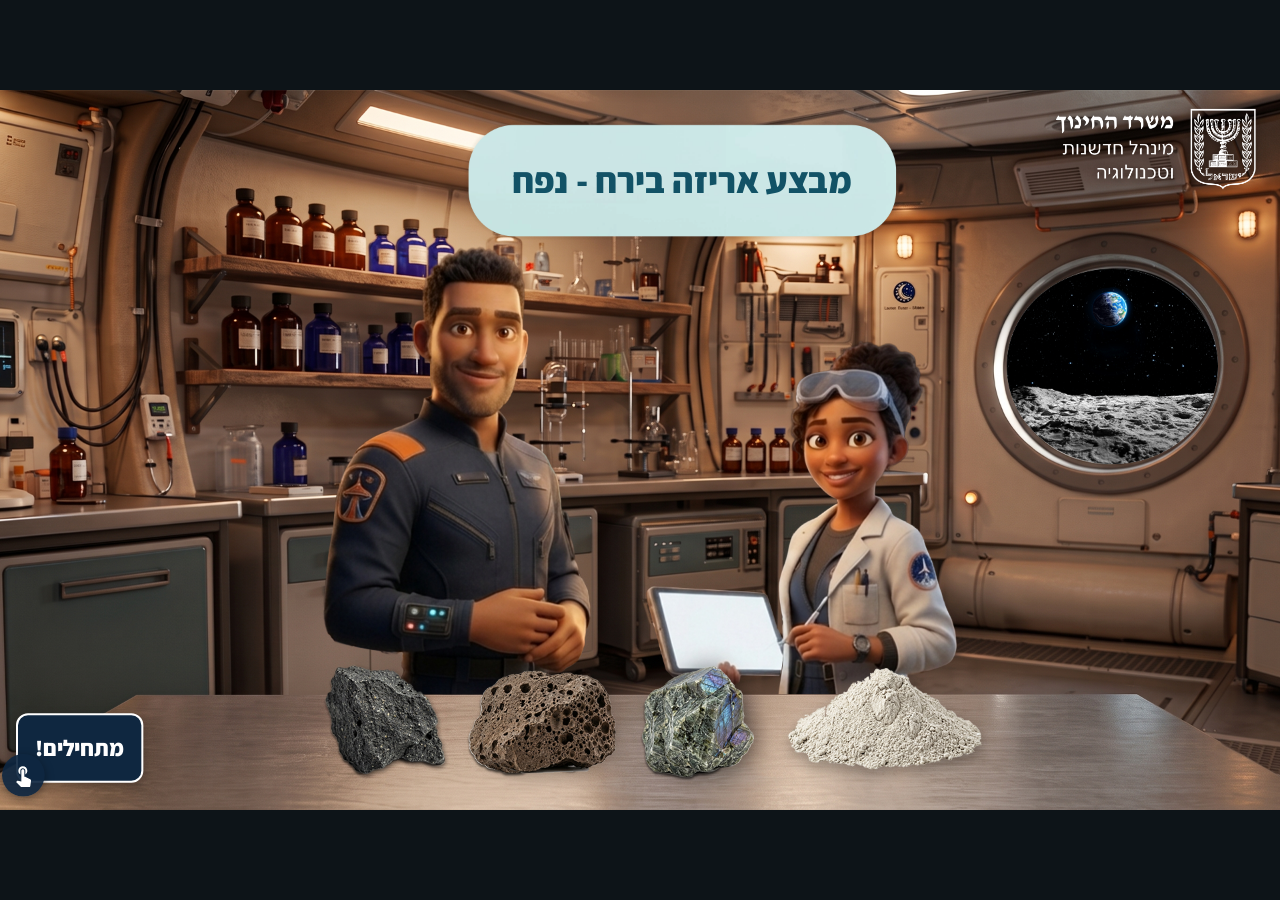
==== commit 0a02a1ab: "qa2" ====
--- a/index.html
+++ b/index.html
@@ -11,12 +11,29 @@
 <h1 class="sr-only">לומדת נפח — מדידת נפח בתחנת העגינה</h1>
 <div id="app" class="stage" role="main" aria-label="לומדת נפח">
 
+  <!-- ===== SCREEN 1 — opening title ===== -->
+  <section class="screen active" data-screen="1" data-hide-fwd>
+    <img class="screen-bg" src="assets/images/bg-1.png" alt="">
+    <img class="video-logo" src="assets/images/logo-moe.png" alt="משרד החינוך – מינהל חדשנות וטכנולוגיה">
+    <img src="assets/images/banner-1.png" alt=""
+         style="position:absolute; left:0; top:0; width:1920px; height:1080px; z-index:5; pointer-events:none;">
+    <div style="position:absolute; left:700px; top:50px; width:646px; height:171px; z-index:6;
+                text-align:center; padding:0 14px; box-sizing:border-box;">
+      <p style="margin:0; font-family:'Assistant',Arial,sans-serif; font-weight:800; font-size:54px;
+                color:#125266; line-height:171px;">מבצע אריזה בירח - נפח</p>
+    </div>
+    <button class="methodbtn start-btn" type="button"
+            onclick="document.getElementById('nav-fwd').click();"
+            style="left:24px; top:935px; right:auto; bottom:auto; font-size:34px;">
+      מתחילים!
+    </button>
+  </section>
+
   <!-- ===== SCREEN 2 — opening video (play-button start, synced captions, forward gated until watched) ===== -->
-  <section class="screen active" data-screen="1">
+  <section class="screen" data-screen="2">
     <div class="smeta" data-type="video" data-gate="video" aria-hidden="false" hidden></div>
     <div class="videoscreen">
-      <video class="video-el" src="assets/video/Chem1_Video1.mp4?v=3" playsinline preload="auto"></video>
-      <img class="video-logo" src="assets/images/logo-moe.png" alt="משרד החינוך – מינהל חדשנות וטכנולוגיה">
+      <video class="video-el" src="assets/video/Chem1_Video1.mp4?v=4" playsinline preload="auto"></video>
       <button class="video-play" type="button" aria-label="נגן את הסרטון">▶</button>
       <div class="video-cap" data-vcap aria-live="polite"></div>
       <div class="vctrls" dir="ltr">
@@ -39,13 +56,13 @@
   </section>
 
   <!-- ===== SCREENS 5-6 — sample explorer (narration + card reveal + flip cards) ===== -->
-  <section class="screen" data-screen="2">
+  <section class="screen" data-screen="3">
     <div class="smeta" data-type="content" data-gate="explore" aria-hidden="true" hidden></div>
     <img class="screen-bg" src="assets/images/bg-5b.jpg?v=1" alt="מעבדת ירח, ארבע דגימות סלע ירחי להיכרות">
-    <audio src="assets/Video2_Shira_narration.mp3" preload="auto"></audio>
+    <audio src="assets/narration-2.mp3?v=2" preload="auto"></audio>
     <div class="bubble" data-reveal data-reveal-order="1" style="left:1364px; top:0px; width:556px; height:139px;">
       <img class="bubble__img" src="assets/images/bubble-5.png" alt="">
-      <div class="bubble__text" style="top:6px; bottom:16px; padding:0 42px; font-size:28px;"><p style="white-space:nowrap;">לחצו על כל דגימה כדי לקבל מידע.</p></div>
+      <div class="bubble__text" style="top:6px; bottom:16px; padding:0 20px; font-size:34px;"><p style="white-space:nowrap;">לחצו על כל דגימה כדי לקבל מידע.</p></div>
     </div>
 
     <div class="card" data-order="1" data-key="mare" role="button" tabindex="0" aria-pressed="false" aria-label="בָּזֶלֶת מָארֶה - הפכו לפרטים" style="left:1419px; top:314px;">
@@ -108,10 +125,10 @@
   </section>
 
   <!-- ===== mission briefing video (Gal + Shira talking heads) — placed after the sample explorer ===== -->
-  <section class="screen" data-screen="3">
+  <section class="screen" data-screen="4">
     <div class="smeta" data-type="video" data-gate="video" aria-hidden="true" hidden></div>
     <div class="videoscreen">
-      <video class="video-el" src="assets/video/Chem1_Video3.mp4?v=3" playsinline preload="auto"></video>
+      <video class="video-el" src="assets/video/Chem1_Video3.mp4?v=4" playsinline preload="auto"></video>
       <button class="video-play" type="button" aria-label="נגן את הסרטון">▶</button>
       <div class="video-cap" data-vcap aria-live="polite"></div>
       <div class="vctrls" dir="ltr">
@@ -140,20 +157,20 @@
   </section>
 
   <!-- ===== SCREEN 9 — content ===== -->
-  <section class="screen" data-screen="4">
+  <section class="screen" data-screen="5">
     <div class="smeta" data-type="content" aria-hidden="true" hidden></div>
     <img class="screen-bg" src="assets/images/bg-9.jpg?v=2"
          alt="שירה במעבדה מציגה שלוש דגימות: סלע, כלי מים ושפופרת גז">
     <div class="bubble" data-reveal data-reveal-order="0" style="left:0; top:0; width:1920px; height:1080px;">
       <img class="bubble__img" src="assets/images/bubble-9.png" alt="">
-      <div class="bcap" style="left:845px; top:30px; width:1040px; height:120px;">
-        <p>לפני שניגש למכשירי המדידה, בואו נוודא שאנחנו מבינים אילו נתונים נרצה למדוד. נתחיל בנפח. נפח הוא המקום שגוף או חומר תופסים במרחב.</p>
+      <div class="bcap" style="left:845px; top:20px; width:1040px; height:145px; font-size:36px;">
+        <p>לפני שניגש למכשירי המדידה, בואו נוודא שאנחנו מבינים אילו נתונים נרצה למדוד. נתחיל בנפח. <b>נפח הוא המקום שגוף או חומר תופסים במרחב.</b></p>
       </div>
     </div>
   </section>
 
   <!-- ===== SCREEN 10 — question Q1 (sentence-length options) ===== -->
-  <section class="screen" data-screen="5">
+  <section class="screen" data-screen="6">
     <div class="smeta" data-type="question" data-qid="q1" data-answer="4" data-points="12.5" data-fb-correct="תפיסת מקום במרחב (נפח) היא תכונה של כל חומר בטבע. לא משנה אם הוא מוצק וקשיח כמו סלע, נוזל שזורם כמו מים או גז שקוף ובלתי נראה – כולם תופסים מקום." data-fb-incorrect="תפיסת מקום במרחב (נפח) היא תכונה של כל חומר בטבע. לא משנה אם הוא מוצק וקשיח כמו סלע, נוזל שזורם כמו מים או גז שקוף ובלתי נראה – כולם תופסים מקום." aria-hidden="true" hidden></div>
     <img class="screen-bg" src="assets/images/bg-10.jpg"
          alt="שאלה 1: שלושה כלים על השולחן — צלחת עם סלע, כלי מים ושפופרת גז">
@@ -165,7 +182,7 @@
       <p class="q-bold">סמנו את התשובה הנכונה.</p>
     </div>
     <ul class="options options--dots" role="radiogroup" aria-label="אפשרויות תשובה"
-        style="left:290px; top:445px; width:764px;">
+        style="left:290px; top:455px; width:764px;">
       <li class="option" role="radio" tabindex="0" data-value="1"><span class="dot"></span><span class="lbl">רק החומר המוצק – הסלע.</span></li>
       <li class="option" role="radio" tabindex="0" data-value="2"><span class="dot"></span><span class="lbl">רק החומר המוצק והחומר הנוזלי – הסלע והמים.</span></li>
       <li class="option" role="radio" tabindex="0" data-value="3"><span class="dot"></span><span class="lbl">רק החומר הנוזלי והגז – המים והגז.</span></li>
@@ -183,54 +200,54 @@
   </section>
 
   <!-- ===== SCREEN 12 — gas has volume (syringe) ===== -->
-  <section class="screen" data-screen="6">
+  <section class="screen" data-screen="7">
     <div class="smeta" data-type="content" aria-hidden="true" hidden></div>
     <img class="screen-bg" src="assets/images/bg-12.jpg"
          alt="ידיים אוחזות מזרק אטום מלא באוויר, הדגמה שלגז יש נפח">
     <div class="bubble" data-reveal data-reveal-order="0" style="left:0; top:0; width:1920px; height:1080px;">
       <img class="bubble__img" src="assets/images/bubble-12.png" alt="">
-      <div class="bcap" style="left:836px; top:40px; width:1030px; height:180px;">
-        <p>גם לגז יש נפח. הוא תופס מקום במרחב, גם אם איננו רואים אותו.<br>המזרק אטום ומלא באוויר.<br>כשנלחץ על הבוכנה לא נצליח לדחוף אותה עד הסוף בגלל התנגדות האוויר שבמזרק.<br>כלומר, האוויר הכלוא בו תופס מקום.</p>
+      <div class="bcap" style="left:836px; top:50px; width:1030px; font-size:36px; text-align:right; display:block;">
+        <p>גם לגז יש נפח. הוא תופס מקום במרחב, גם אם איננו רואים אותו. המזרק אטום ומלא באוויר. כשנלחץ על הבוכנה לא נצליח לדחוף אותה עד הסוף בגלל התנגדות האוויר שבמזרק. כלומר, האוויר הכלוא בו תופס מקום.</p>
       </div>
     </div>
   </section>
 
   <!-- ===== SCREEN 13 — content ===== -->
-  <section class="screen" data-screen="7">
+  <section class="screen" data-screen="8">
     <div class="smeta" data-type="content" aria-hidden="true" hidden></div>
     <img class="screen-bg" src="assets/images/bg-13.jpg?v=3"
          alt="שירה במעבדת ירח, לצידה משורה מדורגת ודגימת סלע אנורתוזיט על השולחן">
-    <div class="bubble" data-reveal data-reveal-order="0" style="left:0; top:0; width:1920px; height:1080px;">
+    <div class="bubble" data-reveal data-reveal-order="0" style="left:490px; top:118px; width:560px; height:260px;">
       <img class="bubble__img" src="assets/images/bubble-13.png" alt="">
-      <div class="bcap" style="left:316px; top:270px; width:568px; height:221px;">
+      <div class="bcap" style="left:38px; top:30px; width:475px; height:165px; font-size:36px;">
         <p>לדגימות הסלעים אין צורה הנדסית מוגדרת, לכן נשתמש בשיטת "דחיקת מים" כדי לחשב את נפחן.</p>
       </div>
     </div>
   </section>
 
   <!-- ===== SCREEN 14 — applet ===== -->
-  <section class="screen" data-screen="8">
-    <div class="smeta" data-type="applet" aria-hidden="true" hidden></div>
+  <section class="screen" data-screen="9">
+    <div class="smeta" data-type="applet" data-gate="applet" aria-hidden="true" hidden></div>
     <img class="screen-bg" src="assets/images/bg-14.jpg?v=4"
          alt="מעבדת ירח, בועית הסבר של שירה ולוח היישומון למדידת נפח בדחיקת מים">
-    <img class="avatar" src="assets/images/avatar-shira-psd.png" alt="שירה"
+    <img class="avatar" src="assets/images/avatar-shira-psd.png" alt="שירה" data-reveal data-hold
          style="left:1637px; top:52px; width:190px; height:189px;">
-    <div class="bubble" data-reveal data-reveal-order="0" style="left:0; top:0; width:1920px; height:1080px;">
+    <div class="bubble" data-reveal data-hold data-reveal-order="0" style="left:0; top:0; width:1920px; height:1080px;">
       <img class="bubble__img" src="assets/images/bubble-14.png" alt="">
       <div class="bcap" style="left:430px; top:40px; width:1174px; height:167px;">
         <p>לפני הכנסת הסלע, נפח המים במשורה הוא 80 מ"ל. כשמכניסים את הסלע למים הוא תופס מקום, ולכן מפלס המים עולה. הנפח המשותף של המים והסלע יחד הגיע ל-110 מ"ל. ההפרש בין המפלסים הוא 30 מ"ל, וזהו בעצם הנפח של הסלע.</p>
       </div>
     </div>
-    <iframe class="applet-frame" src="applets/displacement.html"
+    <iframe class="applet-frame" src="applets/displacement.html?v=3"
             title="יישומון: מדידת נפח באמצעות דחיקת מים" allowtransparency="true" scrolling="no"
-            style="left:200px; top:240px; width:1520px; height:840px;"></iframe>
+            style="left:0; top:0; width:1920px; height:1080px;"></iframe>
   </section>
 
   <!-- ===== SCREENS 15-16 — measurement montage video (Gal measures, porous basalt floats, Shira proposes weight method) ===== -->
-  <section class="screen" data-screen="9">
+  <section class="screen" data-screen="10">
     <div class="smeta" data-type="video" data-gate="video" aria-hidden="true" hidden></div>
     <div class="videoscreen">
-      <video class="video-el" src="assets/video/Video4.mp4?v=1" playsinline preload="auto"></video>
+      <video class="video-el" src="assets/video/Video4.mp4?v=4" playsinline preload="auto"></video>
       <button class="video-play" type="button" aria-label="נגן את הסרטון">▶</button>
       <div class="video-cap" data-vcap aria-live="polite"></div>
       <div class="vctrls" dir="ltr">
@@ -245,20 +262,20 @@
       </div>
     </div>
     <!-- captions as live text (translation-safe); times in seconds. Empty span at 12.4 clears during the float beat -->
-    <div class="vcap-src" data-end="22.42" hidden>
-      <span data-t="0.0">יופי, הצוות סיים למדוד בשיטה זו את נפח הדגימות</span>
-      <span data-t="3.28">של סלע האנורתוזיט ושל סלע הבזלת מארה</span>
-      <span data-t="6.52">נעבור למדידת נפח סלע הבזלת הנקבובית</span>
-      <span data-t="9.58">נוסיף את התוצאות לדוח הנתונים</span>
-      <span data-t="12.26">דגימת הבזלת הנקבובית צפה על פני המים</span>
-      <span data-t="15.48">אי אפשר למדוד את נפחה</span>
-      <span data-t="17.56">נשתמש בשיטה עקיפה עם משקולת</span>
-      <span data-t="19.98">אנחנו צריכים לבנות תהליך מדידה מבוקר</span>
+    <div class="vcap-src" data-end="23.22" hidden>
+      <span data-t="0.0">יופי! הצוות סיים למדוד בשיטה זו את נפח הדגימות</span>
+      <span data-t="3.3">של סלע האנורתוזיט ושל סלע הבזלת מארה</span>
+      <span data-t="6.4">נעבור למדידת נפח סלע הבזלת הנקבובית.</span>
+      <span data-t="9.66">נוסיף את התוצאות לדוח הנתונים.</span>
+      <span data-t="12.88">דגימת הבזלת הנקבובית צפה על פני המים.</span>
+      <span data-t="16.42">אי אפשר למדוד כך את נפחה.</span>
+      <span data-t="18.48">נשתמש בשיטה עקיפה עם משקולת.</span>
+      <span data-t="20.74">אנחנו צריכים לבנות תהליך מדידה מבוקר.</span>
     </div>
   </section>
 
   <!-- ===== SCREEN 17 — question Q2א (drag to order measurement steps) ===== -->
-  <section class="screen" data-screen="10">
+  <section class="screen" data-screen="11">
     <div class="smeta" data-type="question" data-qid="q2a" data-points="6.25" data-fb-correct="סידרתם את שלבי תהליך המדידה וראיתם כיצד ניתן למדוד נפח של דגימה נקבובית שצפה על פני המים." data-fb-incorrect="לא מדויק. הנה הסדר הנכון: תחילה מודדים את נפח המשקולת לבדה, אחר כך מצמידים אליה את הדגימה ומודדים את הנפח המשותף, ולבסוף מחסרים את נפח המשקולת כדי לקבל את נפח הדגימה." aria-hidden="true" hidden></div>
     <img class="screen-bg" src="assets/images/bg-17.jpg"
          alt="שאלה 2א: גררו את שלבי מדידת הנפח לסדר הנכון">
@@ -269,75 +286,74 @@
       <p class="q-bold">גררו את הפעולות למקומן המתאים בטבלה:</p>
     </div>
 
-    <div class="dhead" style="left:1150px; top:388px; width:400px; text-align:center;">הפעולה (ה-"איך")</div>
-    <div class="dhead" style="left:1650px; top:388px; width:100px; text-align:center;">סדר</div>
-
-    <div class="dslot" data-slot="1" style="left:1051px; top:432px;"></div>
-    <div class="dstep" style="left:1650px; top:470px; width:110px; text-align:center;">שלב 1</div>
-    <div class="dslot" data-slot="2" style="left:1051px; top:566px;"></div>
-    <div class="dstep" style="left:1650px; top:604px; width:110px; text-align:center;">שלב 2</div>
-    <div class="dslot" data-slot="3" style="left:1051px; top:700px;"></div>
-    <div class="dstep" style="left:1650px; top:738px; width:110px; text-align:center;">שלב 3</div>
-
-    <div class="dcard" data-card="2" style="left:410px; top:432px;">הצמדת הדגימה למשקולת ומדידת הנפח המשותף.</div>
-    <div class="dcard" data-card="3" style="left:410px; top:566px;">חיסור נפח המשקולת מהנפח המשותף.</div>
-    <div class="dcard" data-card="1" style="left:410px; top:700px;">מדידת נפח המשקולת לבדה.</div>
+    <div class="dhead" style="left:1150px; top:400px; width:400px; text-align:center;">הפעולה (ה-"איך")</div>
+    <div class="dhead" style="left:1650px; top:400px; width:100px; text-align:center;">סדר</div>
+
+    <div class="dslot" data-slot="1" data-accept="1,2" style="left:1051px; top:472px;"></div>
+    <div class="dstep" style="left:1650px; top:510px; width:110px; text-align:center;">שלב 1</div>
+    <div class="dslot" data-slot="2" data-accept="1,2" style="left:1051px; top:606px;"></div>
+    <div class="dstep" style="left:1650px; top:644px; width:110px; text-align:center;">שלב 2</div>
+    <div class="dslot" data-slot="3" data-accept="3" style="left:1051px; top:740px;"></div>
+    <div class="dstep" style="left:1650px; top:778px; width:110px; text-align:center;">שלב 3</div>
+
+    <div class="dcard" data-card="2" style="left:410px; top:472px;">הצמדת הדגימה למשקולת ומדידת הנפח המשותף.</div>
+    <div class="dcard" data-card="3" style="left:410px; top:606px;">חיסור נפח המשקולת מהנפח המשותף.</div>
+    <div class="dcard" data-card="1" style="left:410px; top:740px;">מדידת נפח המשקולת לבדה.</div>
 
     <button class="btn--check check-btn" type="button" aria-label="בדיקה" hidden
-            style="left:210px; top:792px; width:162px; height:106px;">
+            style="left:210px; top:760px; width:162px; height:106px;">
       <img src="assets/images/check-button.png" alt="">
     </button>
     <div class="feedback feedback--left" role="status" aria-live="polite"
-         style="left:398px; top:432px; width:600px; height:366px; bottom:auto; transform:none;" hidden>
+         style="left:398px; top:472px; width:600px; height:366px; bottom:auto; transform:none;" hidden>
       <p class="feedback__title"></p>
       <p class="feedback__body"></p>
     </div>
   </section>
 
   <!-- ===== SCREEN 19 — question Q2ב (drag reason to each step) + method popup ===== -->
-  <section class="screen" data-screen="11">
+  <section class="screen" data-screen="12">
     <div class="smeta" data-type="question" data-qid="q2b" data-points="6.25" data-fb-correct="הצלחתם להבין לא רק את סדר הפעולות במדידת הנפח, אלא גם את חשיבותן להבטחת הדיוק במדידה. במדע חשוב ה־&quot;למה&quot; (הנימוק לפעולה) לא פחות מה־&quot;איך&quot; (הפעולה עצמה)." data-fb-incorrect="חשוב להבין לא רק את סדר הפעולות במדידת הנפח, אלא גם את חשיבותן להבטחת הדיוק במדידה. במדע חשוב ה־&quot;למה&quot; (הנימוק לפעולה) לא פחות מה־&quot;איך&quot; (הפעולה עצמה)." aria-hidden="true" hidden></div>
     <img class="screen-bg" src="assets/images/bg-19.jpg"
          alt="שאלה 2ב: גררו את הנימוק המדעי המתאים לכל שלב מדידה">
     <ol class="qprogress" data-active="2" data-total="8" aria-label="התקדמות בשאלות" style="left:1266px; top:42px;"></ol>
 
-    <button class="methodbtn" type="button" data-modal="fb-modal">שיטת<br>המשקולת</button>
+    <button class="methodbtn" type="button" data-modal="fb-modal">המחשה למדידת נפח<br>של גוף צף</button>
 
     <div class="qstem" style="left:150px; top:165px; width:1615px;">
       <h2>שאלה 2ב:</h2>
-      <p style="white-space:nowrap;">במדע חשוב לבצע מדידות באופן מדויק ככל האפשר. הסבירו כיצד כל שלב בתהליך מדידת הנפח מסייע לשפר את דיוק תוצאת המדידה.</p>
-      <p>היעזרו ביישומון <b>שיטת המשקולת</b> שממחיש את שיטת המדידה.</p>
+      <p>במדע חשוב לבצע מדידות באופן מדויק ככל האפשר. הסבירו כיצד כל שלב בתהליך מדידת הנפח מסייע לשפר את דיוק תוצאת<br>המדידה. היעזרו ביישומון שממחיש <b>מדידת נפח של גוף צף</b>.</p>
       <p class="q-bold">גררו את הנימוק המתאים לכל אחד מהשלבים:</p>
     </div>
 
-    <div class="dhead" style="left:1650px; top:378px; width:110px; text-align:center; font-size:25px;">סדר</div>
-    <div class="dhead" style="left:1300px; top:378px; width:350px; text-align:center; font-size:25px;">הפעולה (ה-"איך")</div>
-    <div class="dhead" style="left:745px; top:378px; width:555px; text-align:center; font-size:25px;">הנימוק המדעי (ה-"למה")</div>
+    <div class="dhead" style="left:1650px; top:424px; width:110px; text-align:center; font-size:30px;">סדר</div>
+    <div class="dhead" style="left:1300px; top:424px; width:350px; text-align:center; font-size:30px;">הפעולה (ה-"איך")</div>
+    <div class="dhead" style="left:745px; top:424px; width:555px; text-align:center; font-size:30px;">הנימוק המדעי (ה-"למה")</div>
 
     <!-- step rows: שלב label + fixed action + reason drop slot -->
-    <div class="dstep" style="left:1650px; top:458px; width:110px; text-align:center;">שלב 1</div>
-    <div class="dfixed" style="left:1300px; top:420px; width:350px; height:110px; font-size:25px;">מדידת נפח המשקולת לבדה.</div>
-    <div class="dslot" data-slot="1" style="left:745px; top:420px; width:555px; height:110px;"></div>
-
-    <div class="dstep" style="left:1650px; top:588px; width:110px; text-align:center;">שלב 2</div>
-    <div class="dfixed" style="left:1300px; top:550px; width:350px; height:110px; font-size:25px;">הצמדת הדגימה למשקולת ומדידת הנפח המשותף.</div>
-    <div class="dslot" data-slot="2" style="left:745px; top:550px; width:555px; height:110px;"></div>
-
-    <div class="dstep" style="left:1650px; top:718px; width:110px; text-align:center;">שלב 3</div>
-    <div class="dfixed" style="left:1300px; top:680px; width:350px; height:110px; font-size:25px;">חיסור נפח המשקולת מהנפח המשותף.</div>
-    <div class="dslot" data-slot="3" style="left:745px; top:680px; width:555px; height:110px;"></div>
+    <div class="dstep" style="left:1650px; top:530px; width:110px; text-align:center;">שלב 1</div>
+    <div class="dfixed" style="left:1300px; top:492px; width:350px; height:120px; font-size:30px;">מדידת נפח המשקולת לבדה.</div>
+    <div class="dslot" data-slot="1" style="left:745px; top:492px; width:555px; height:120px;"></div>
+
+    <div class="dstep" style="left:1650px; top:670px; width:110px; text-align:center;">שלב 2</div>
+    <div class="dfixed" style="left:1300px; top:632px; width:350px; height:120px; font-size:30px;">הצמדת הדגימה למשקולת ומדידת הנפח המשותף.</div>
+    <div class="dslot" data-slot="2" style="left:745px; top:632px; width:555px; height:120px;"></div>
+
+    <div class="dstep" style="left:1650px; top:810px; width:110px; text-align:center;">שלב 3</div>
+    <div class="dfixed" style="left:1300px; top:772px; width:350px; height:120px; font-size:30px;">חיסור נפח המשקולת מהנפח המשותף.</div>
+    <div class="dslot" data-slot="3" style="left:745px; top:772px; width:555px; height:120px;"></div>
 
     <!-- reason cards (bank, far left, shuffled) -->
-    <div class="dcard" data-card="2" style="left:180px; top:420px; width:555px; min-height:110px; font-size:25px;">המשקולת מבטיחה שהדגימה תשקע לחלוטין ותדחק נפח מים השווה לנפחה.</div>
-    <div class="dcard" data-card="3" style="left:180px; top:550px; width:555px; min-height:110px; font-size:25px;">קבלת הנתון המדויק של "נפח הדגימה" בלבד עבור הדוח.</div>
-    <div class="dcard" data-card="1" style="left:180px; top:680px; width:555px; min-height:110px; font-size:25px;">כדי שנוכל לחסר את נפח המשקולת מהתוצאה הסופית ולקבל נתון שמתייחס רק לדגימה.</div>
+    <div class="dcard" data-card="2" style="left:180px; top:492px; width:555px; min-height:120px; font-size:30px;">המשקולת מבטיחה שהדגימה תשקע לחלוטין ותדחק נפח מים השווה לנפחה.</div>
+    <div class="dcard" data-card="3" style="left:180px; top:632px; width:555px; min-height:120px; font-size:30px;">קבלת הנתון המדויק של "נפח הדגימה" בלבד עבור הדוח.</div>
+    <div class="dcard" data-card="1" style="left:180px; top:772px; width:555px; min-height:120px; font-size:30px;">כדי שנוכל לחסר את נפח המשקולת מהתוצאה הסופית ולקבל נתון שמתייחס רק לדגימה.</div>
 
     <button class="btn--check check-btn" type="button" aria-label="בדיקה" hidden
-            style="left:210px; top:792px; width:162px; height:106px;">
+            style="left:210px; top:820px; width:162px; height:106px;">
       <img src="assets/images/check-button.png" alt="">
     </button>
     <div class="feedback feedback--left" role="status" aria-live="polite"
-         style="left:180px; top:420px; width:555px; height:370px; bottom:auto; transform:none;" hidden>
+         style="left:180px; top:492px; width:555px; height:400px; bottom:auto; transform:none;" hidden>
       <p class="feedback__title"></p>
       <p class="feedback__body"></p>
     </div>
@@ -346,26 +362,26 @@
     <div class="modal" id="fb-modal" hidden>
       <div class="modal__box">
         <button class="modal__close" type="button" aria-label="סגור">✕</button>
-        <iframe src="applets/floating-body.html" title="יישומון: נפח גוף צף" allowtransparency="true"></iframe>
+        <iframe src="applets/floating-body.html?v=2" title="יישומון: נפח גוף צף" allowtransparency="true"></iframe>
       </div>
     </div>
   </section>
 
   <!-- ===== SCREEN 22 — content ===== -->
-  <section class="screen" data-screen="12">
+  <section class="screen" data-screen="13">
     <div class="smeta" data-type="content" aria-hidden="true" hidden></div>
     <img class="screen-bg" src="assets/images/bg-22.png?v=2"
          alt="שירה מצביעה על המשורה שבה משקולת ודגימת סלע שקועות במים">
     <div class="bubble" data-reveal data-reveal-order="0" style="left:0; top:0; width:1920px; height:1080px;">
       <img class="bubble__img" src="assets/images/bubble-22.png" alt="">
-      <div class="bcap" style="left:475px; top:175px; width:640px; height:255px;">
-        <p>ביצעתי את המדידה בדיוק לפי השלבים שקבעתם. תחילה מדדתי את המשקולת לבדה – נפחה הוא 15 מ"ל. לאחר מכן קשרתי אליה את דגימת הסלע הצפה והשקעתי את שניהם יחד במים. הנפח המשותף של שניהם יחד הוא 50 מ"ל.</p>
+      <div class="bcap" style="left:465px; top:166px; width:670px; height:275px; font-size:36px;">
+        <p>ביצעתי את המדידה בדיוק לפי השלבים שקבעתם. תחילה מדדתי את המשקולת לבדה – נפחה הוא <span style="white-space:nowrap">15 מ"ל</span>. לאחר מכן קשרתי אליה את דגימת הסלע הצפה והשקעתי את שניהם יחד במים. הנפח המשותף של שניהם יחד הוא <span style="white-space:nowrap">50 מ"ל</span>.</p>
       </div>
     </div>
   </section>
 
   <!-- ===== SCREEN 23 — question Q3 (GOLD question pattern) ===== -->
-  <section class="screen" data-screen="13">
+  <section class="screen" data-screen="14">
     <div class="smeta" data-type="question" data-qid="q3" data-answer="3" data-points="12.5" data-fb-correct="כדי למצוא את נפח הדגימה בלבד, היינו צריכים להחסיר את נפח המשקולת מתוך הנפח המשותף." data-fb-incorrect="כדי למצוא את נפח הדגימה בלבד, היינו צריכים להחסיר את נפח המשקולת מתוך הנפח המשותף." aria-hidden="true" hidden></div>
     <img class="screen-bg" src="assets/images/bg-23.jpg"
          alt="לוח שאלה עם תמונת המשורה ובה משקולת ודגימת בזלת נקבובית">
@@ -375,12 +391,12 @@
 
     <div class="qstem" style="left:284px; top:186px; width:772px;">
       <h2>שאלה 3:</h2>
-      <p>נפח המשקולת לבדה: 15 מ"ל. הנפח המשותף של המשקולת והדגימה: 50 מ"ל. עזרו לשירה לחשב מהו נפח דגימת הסלע הצפה בלבד,</p>
+      <p>נפח המשקולת לבדה: 15 מ"ל. הנפח המשותף של המשקולת והדגימה: 50 מ"ל. עזרו לשירה לחשב מהו נפח דגימת הסלע הצפה בלבד.</p>
       <p class="q-bold">סמנו את התשובה הנכונה:</p>
     </div>
 
     <ul class="options options--dots options--short" role="radiogroup" aria-label="אפשרויות תשובה"
-        style="left:290px; top:451px; width:764px;">
+        style="left:290px; top:487px; width:764px;">
       <li class="option" role="radio" tabindex="0" data-value="1"><span class="dot"></span><span class="lbl">40 מ"ל</span></li>
       <li class="option" role="radio" tabindex="0" data-value="2"><span class="dot"></span><span class="lbl">55 מ"ל</span></li>
       <li class="option" role="radio" tabindex="0" data-value="3"><span class="dot"></span><span class="lbl">35 מ"ל</span></li>
@@ -405,7 +421,7 @@
       <!-- panel = baked frame + cylinder (no text); Hebrew is live text overlaid on top,
            positioned to the baked bands so it stays translatable to Arabic (like screen 25) -->
       <div class="report-panel" style="left:1113px; top:352px; width:634px; height:375px;">
-        <img class="report-panel__bg" src="assets/images/report-panel-23b.png?v=1" alt="">
+        <img class="report-panel__bg" src="assets/images/bg-23b.png?v=1" alt="">
         <div class="rp-title" style="left:30px; top:3px; width:362px; height:72px; line-height:72px;">דוח נתונים</div>
         <div class="rp-h rp-name" style="left:195px; top:75px; width:197px; height:47px; line-height:47px;">דגימת הסלע</div>
         <div class="rp-h rp-vol"  style="left:30px;  top:75px; width:165px; height:47px; line-height:47px;">נפח</div>
@@ -422,28 +438,30 @@
   </section>
 
   <!-- ===== SCREEN 25 — concept diagram (body volume = material + voids) ===== -->
-  <section class="screen" data-screen="14">
+  <section class="screen" data-screen="15">
     <div class="smeta" data-type="content" aria-hidden="true" hidden></div>
     <img class="screen-bg" src="assets/images/bg-25.jpg?v=4"
          alt="מעבדת ירח, בועית של שירה ולוח ריק לתרשים המושגים">
     <img class="avatar" src="assets/images/shira-avatar.png" alt="שירה" style="left:1637px; top:52px; width:190px; height:189px;">
     <div class="bubble" data-reveal data-reveal-order="0" style="left:0; top:0; width:1920px; height:1080px;">
       <img class="bubble__img" src="assets/images/bubble-25.png" alt="">
-      <div class="bcap" style="left:1090px; top:48px; width:512px; height:132px; font-size:30px;">
+      <div class="bcap" style="left:1072px; top:22px; width:546px; height:176px; font-size:35px;">
         <p>לבזלת הזו יש המון חללים פנימיים.<br>במקרה כזה, נבחין בין שני מושגים:</p>
       </div>
     </div>
-    <!-- graphics-only figure (rocks + brace + arrows); all words are live text below -->
-    <img class="diagram" src="assets/images/diagram-25.png" data-reveal
-         alt="שני חתכי סלע בזלת נקבובית עם חצים וסוגר המצביעים אל נפח הגוף (כולל החללים) ואל נפח החומר המוצק"
-         style="left:460px; top:388px; width:935px; height:414px;">
-    <div class="eq" data-reveal style="left:400px; top:325px; width:1120px;">נפח החומר <span class="k">+</span> נפח החללים <span class="k">=</span> <span class="b">נפח הגוף</span></div>
-    <div class="dlabel" data-reveal style="left:1343px; top:540px; width:259px;"><b>נפח החומר</b>המקום שתופס רק החומר הסלעי המוצק עצמו (ללא החללים).</div>
-    <div class="dlabel" data-reveal style="left:214px; top:540px; width:297px;"><b>נפח הגוף</b>המקום שהגוף כולו תופס במרחב (כולל ה"חורים" והחללים שבתוכו).</div>
+    <!-- basalt figure (white-background rocks + arrows overlay); all words are live text around it -->
+    <img class="diagram" src="assets/images/diagram-25-rocks-clean.png?v=1" data-reveal data-reveal-order="0"
+         alt="שני סלעי בזלת נקבובית — סלע שלם וחתך שמראה את החללים הפנימיים"
+         style="left:613px; top:467px; width:620px; height:275px;">
+    <img class="diagram" src="assets/images/diagram-25-arrows.png?v=1" data-reveal data-reveal-order="1" alt=""
+         style="left:468px; top:462px; width:915px; height:299px;">
+    <div class="eq" data-reveal data-reveal-order="0" style="left:175px; top:290px; width:1580px;">נפח החומר המוצק <span class="k">+</span> נפח החללים <span class="k">=</span> <span class="b">נפח הגוף</span></div>
+    <div class="dlabel" data-reveal data-reveal-order="1" style="left:225px; top:560px; width:300px;"><b>נפח הגוף</b>המקום שהגוף כולו תופס במרחב (כולל ה"חורים" והחללים שבתוכו).</div>
+    <div class="dlabel" data-reveal data-reveal-order="1" style="left:1405px; top:560px; width:300px;"><b>נפח החומר המוצק</b>המקום שתופס רק החומר הסלעי המוצק עצמו (ללא החללים).</div>
   </section>
 
   <!-- ===== SCREEN 26 — question Q4 ===== -->
-  <section class="screen" data-screen="15">
+  <section class="screen" data-screen="16">
     <div class="smeta" data-type="question" data-qid="q4" data-answer="1" data-points="12.5" data-fb-correct="באחסון ואריזה, הנתון הקובע הוא המקום הכולל שהגוף תופס, כולל החללים שבתוכו." data-fb-incorrect="באחסון ואריזה, הנתון הקובע הוא המקום הכולל שהגוף תופס, כולל החללים שבתוכו." aria-hidden="true" hidden></div>
     <img class="screen-bg" src="assets/images/bg-26.jpg" alt="שאלה 4: תכנון קופסה לדגימת בזלת נקבובית">
     <ol class="qprogress" data-active="4" data-total="8" aria-label="התקדמות בשאלות" style="left:1266px; top:42px;"></ol>
@@ -453,37 +471,39 @@
       <p class="q-bold">באיזה נתון גל צריך להשתמש כדי לתכנן קופסה שתתאים לגודל הסלע?</p>
       <p class="q-bold">סמנו את התשובה הנכונה:</p>
     </div>
-    <ul class="options options--dots" role="radiogroup" aria-label="אפשרויות תשובה" style="left:120px; top:470px; width:936px;">
+    <ul class="options options--dots" role="radiogroup" aria-label="אפשרויות תשובה" style="left:120px; top:520px; width:936px;">
       <li class="option" role="radio" tabindex="0" data-value="1"><span class="dot"></span><span class="lbl">נפח הגוף השלם (35 מ"ל) - כי זה המקום שהדגימה כולה תופסת באחסון.</span></li>
       <li class="option" role="radio" tabindex="0" data-value="2"><span class="dot"></span><span class="lbl">נפח החומר הסלעי (28 מ"ל) - כי רק החומר המוצק חשוב.</span></li>
       <li class="option" role="radio" tabindex="0" data-value="3"><span class="dot"></span><span class="lbl">נפח החללים (7 מ"ל) - כי צריך להשאיר מקום לאוויר.</span></li>
       <li class="option" role="radio" tabindex="0" data-value="4"><span class="dot"></span><span class="lbl">ממוצע של שני הנתונים (31.5 מ"ל) - כדי להיות בטוחים.</span></li>
     </ul>
-    <button class="btn--check check-btn" type="button" aria-label="בדיקה" hidden style="left:905px; top:704px; width:162px; height:106px;"><img src="assets/images/check-button.png" alt=""></button>
-    <div class="feedback" role="status" aria-live="polite" style="left:50%; top:715px; width:1100px; bottom:auto; transform:translateX(-50%);" hidden>
+    <button class="btn--check check-btn" type="button" aria-label="בדיקה" hidden style="left:905px; top:800px; width:162px; height:106px;"><img src="assets/images/check-button.png" alt=""></button>
+    <div class="feedback" role="status" aria-live="polite" style="left:50%; top:811px; width:1100px; bottom:auto; transform:translateX(-50%);" hidden>
       <p class="feedback__title"></p><p class="feedback__body"></p>
     </div>
   </section>
 
   <!-- ===== SCREEN 28 — dialogue (Gal left, Shira right) ===== -->
-  <section class="screen" data-screen="16">
-    <div class="smeta" data-type="content" aria-hidden="true" hidden></div>
+  <section class="screen" data-screen="17">
+    <div class="smeta" data-type="content" data-gate="dialogue" aria-hidden="true" hidden></div>
     <img class="screen-bg" src="assets/images/bg-28.jpg?v=2"
          alt="גל ושירה משוחחים על נתון נפח החללים בסלע">
     <div class="bubble" data-reveal data-reveal-order="0" style="left:0; top:0; width:1920px; height:1080px;">
       <img class="bubble__img" src="assets/images/bubble-28L.png" alt="">
       <div class="bcap" style="left:300px; top:207px; width:490px; height:190px;"><p>שירה, ראיתי שחישבת ומצאת שנפח החללים בסלע הוא 7 מ"ל. אכתוב בדוח המדעי שבתוך הסלע כלוא גז מהירח בנפח של 7 מ"ל.</p></div>
     </div>
-    <div class="bubble" data-reveal data-reveal-order="1" style="left:0; top:0; width:1920px; height:1080px;">
+    <div class="bubble" data-reveal data-reveal-order="1" data-reveal-delay="3000" style="left:0; top:0; width:1920px; height:1080px;">
       <img class="bubble__img" src="assets/images/bubble-28R.png" alt="">
       <div class="bcap" style="left:1245px; top:290px; width:490px; height:190px;"><p>חכה רגע, גל. בוא נחשוב כמו מדענים. האם הנתון שלפיו נפח החללים בסלע שווה ל-7 מ"ל, מאפשר לנו לקבוע בוודאות כי בסלע כלוא גז מהירח?</p></div>
     </div>
   </section>
 
   <!-- ===== SCREEN 29 — question Q5 ===== -->
-  <section class="screen" data-screen="17">
+  <section class="screen" data-screen="18">
     <div class="smeta" data-type="question" data-qid="q5" data-answer="2" data-points="12.5" data-fb-correct="חשוב להבין את ההבדל בין המדידה לבין הפרשנות שלה. הנתון של 7 מ&quot;ל הוא ראיה מדעית לקיומם של חללים בסלע, אך הוא אינו מאפשר לנו להסיק מה נמצא בתוכם. במדע, מסקנה חייבת להיות מבוססת ישירות על הראיות שבידינו. כדי לקבוע שיש שם גז, נזדקק לראיות נוספות ממכשירי מדידה אחרים." data-fb-incorrect="חשוב להבין את ההבדל בין המדידה לבין הפרשנות שלה. הנתון של 7 מ&quot;ל הוא ראיה מדעית לקיומם של חללים בסלע, אך הוא אינו מאפשר לנו להסיק מה נמצא בתוכם. במדע, מסקנה חייבת להיות מבוססת ישירות על הראיות שבידינו. כדי לקבוע שיש שם גז, נזדקק לראיות נוספות ממכשירי מדידה אחרים." aria-hidden="true" hidden></div>
     <img class="screen-bg" src="assets/images/bg-29.jpg" alt="שאלה 5: האם יש גז כלוא בחללי הסלע">
+    <img class="q5-rock-img" src="assets/images/diagram-25-new.png?v=1" alt="שני סלעי בזלת נקבובית — שלם וחתך המראה חללים פנימיים"
+         style="position:absolute; left:1120px; top:352px; width:630px; height:362px; border-radius:14px;">
     <ol class="qprogress" data-active="5" data-total="8" aria-label="התקדמות בשאלות" style="left:1266px; top:42px;"></ol>
     <div class="qstem" style="left:284px; top:170px; width:772px;">
       <h2>שאלה 5:</h2>
@@ -496,8 +516,8 @@
       <li class="option" role="radio" tabindex="0" data-value="3"><span class="dot"></span><span class="lbl">כן, מכיוון שחישוב הנפח (35 מ"ל פחות 28 מ"ל) הוא מדויק, המסקנה לגבי הגז הכלוא חייבת להיות נכונה.</span></li>
       <li class="option" role="radio" tabindex="0" data-value="4"><span class="dot"></span><span class="lbl">לא, אי אפשר להסיק מסקנה מהנתון הקיים עד שלא נמדוד את הנפח של הסלע פעם נוספת.</span></li>
     </ul>
-    <button class="btn--check check-btn" type="button" aria-label="בדיקה" hidden style="left:905px; top:704px; width:162px; height:106px;"><img src="assets/images/check-button.png" alt=""></button>
-    <div class="feedback" role="status" aria-live="polite" style="left:50%; top:715px; width:1100px; bottom:auto; transform:translateX(-50%);" hidden>
+    <button class="btn--check check-btn" type="button" aria-label="בדיקה" hidden style="left:250px; top:815px; width:162px; height:106px;"><img src="assets/images/check-button.png" alt=""></button>
+    <div class="feedback" role="status" aria-live="polite" style="left:50%; top:810px; width:1300px; bottom:auto; transform:translateX(-50%);" hidden>
       <p class="feedback__title"></p><p class="feedback__body"></p>
     </div>
 
@@ -506,12 +526,12 @@
     <div class="fb-extra info-pop" style="left:1131px; top:155px; width:603px; height:258px;" hidden>
       <img class="info-pop__bg" src="assets/images/info-17.png?v=1" alt="">
       <div class="info-pop__title" style="left:25px; top:48px; width:415px;">הידעת</div>
-      <div class="info-pop__body" style="left:25px; top:114px; width:487px;">בבדיקת סלעי בזלת נקבוביים מהירח גילו מדענים שרוב הנקבוביות רֵיקוֹת מחומר <span style="white-space:nowrap">(רִיק -ואקום כמעט מוחלט).</span></div>
+      <div class="info-pop__body" style="left:25px; top:114px; width:455px; font-size:33px;">בבדיקת סלעי בזלת נקבוביים מהירח גילו מדענים שרוב הנקבוביות רֵיקוֹת מחומר <span style="white-space:nowrap">(רִיק -ואקום כמעט מוחלט).</span></div>
     </div>
   </section>
 
   <!-- ===== SCREEN 31 — dialogue (regolith) + microscope view ===== -->
-  <section class="screen" data-screen="18">
+  <section class="screen" data-screen="19">
     <div class="smeta" data-type="content" aria-hidden="true" hidden></div>
     <img class="screen-bg" src="assets/images/bg-31.jpg?v=6"
          alt="גל ושירה דנים ברגולית (אבק הירח) הנשפך לכוס; תמונת מיקרוסקופ של גרגרי הסלע">
@@ -533,17 +553,21 @@
   </section>
 
   <!-- ===== SCREEN 32 — question Q6 (multi-select: regolith state of matter) ===== -->
-  <section class="screen" data-screen="19">
+  <section class="screen" data-screen="20">
     <div class="smeta" data-type="question" data-qid="q6" data-answer="2,3,5" data-points="12.5" data-multi="true" data-fb-correct="אבקה היא מוצק גרגירי. היא נשפכת ומקבלת את צורת הכלי, אבל כל גרגר בה הוא מוצק שצורתו אינה משתנה לצורת הכלי (ולכן ניתן לדחוס את האבקה עד לגבול מסוים). נפח של אבקה ניתן למדוד במשורה – הנפח הנמדד כולל את גרגרי האבקה ואת הרווחים שביניהם." data-fb-incorrect="אבקה היא מוצק גרגירי. היא נשפכת ומקבלת את צורת הכלי, אבל כל גרגר בה הוא מוצק שצורתו אינה משתנה לצורת הכלי (ולכן ניתן לדחוס את האבקה עד לגבול מסוים). נפח של אבקה ניתן למדוד במשורה – הנפח הנמדד כולל את גרגרי האבקה ואת הרווחים שביניהם." aria-hidden="true" hidden></div>
-    <img class="screen-bg" src="assets/images/bg-32.jpg?v=2"
+    <img class="screen-bg" src="assets/images/bg-32-patched.jpg?v=1"
          alt="שאלה 6: לוח שאלה עם תמונת רגולית (אבן וגרגרים) ותקריב מיקרוסקופ">
+    <!-- rock/powder photo as its own overlay (not baked into the bg) so it can rise
+         to the top of the frame once feedback is showing, per screen convention -->
+    <img class="q6-rock-panel" src="assets/images/bg-32-rock-panel.png?v=1" alt="תקריב על גרגרי הרגולית ואבקת הרגולית"
+         style="position:absolute; left:1118px; top:350px; width:634px; height:368px;">
 
     <ol class="qprogress" data-active="6" data-total="8"
         aria-label="התקדמות בשאלות" style="left:1266px; top:42px;"></ol>
 
-    <div class="qstem" style="left:284px; top:180px; width:772px;">
+    <div class="qstem" style="left:55px; top:180px; width:1050px;">
       <h2>שאלה 6:</h2>
-      <p>עזרו לגל ושירה להחליט: מהו מצב הצבירה של אבקת הרגולית, וכיצד נמדוד את נפחה. לפניכם מספר היגדים המתארים את הרגולית.</p>
+      <p>עזרו לגל ושירה להחליט: מהו מצב הצבירה של אבקת הרגולית, וכיצד נמדוד<br>את נפחה. לפניכם מספר היגדים המתארים את הרגולית.</p>
       <p class="q-bold">סמנו את כל ההיגדים הנכונים:</p>
     </div>
 
@@ -557,38 +581,40 @@
     </ul>
 
     <button class="btn--check check-btn" type="button" aria-label="בדיקה" hidden
-            style="left:905px; top:840px; width:162px; height:106px;">
+            style="left:250px; top:815px; width:162px; height:106px;">
       <img src="assets/images/check-button.png" alt="">
     </button>
 
-    <div class="feedback" role="status" aria-live="polite"
-         style="left:50%; top:840px; width:1100px; bottom:auto; transform:translateX(-50%);" hidden>
+    <!-- feedback scrunches into a compact panel under the (now-raised) rock photo,
+         matching its width, instead of the usual full-width bottom popup -->
+    <div class="feedback feedback--left" role="status" aria-live="polite"
+         style="left:1118px; top:570px; width:634px; height:300px; bottom:auto; transform:none;" hidden>
       <p class="feedback__title"></p>
-      <p class="feedback__body"></p>
+      <p class="feedback__body" style="font-size:28px; line-height:1.35;"></p>
     </div>
   </section>
 
   <!-- ===== SCREEN 34 — dialogue (Gal finds the flask; Shira: need to calibrate) ===== -->
-  <section class="screen" data-screen="20">
-    <div class="smeta" data-type="content" aria-hidden="true" hidden></div>
-    <img class="screen-bg" src="assets/images/bg-34-newer.jpg"
+  <section class="screen" data-screen="21">
+    <div class="smeta" data-type="content" data-gate="dialogue" aria-hidden="true" hidden></div>
+    <img class="screen-bg" src="assets/images/bg-34.png"
          alt="גל מציג בקבוק ארלנמאייר לשירה שאוחזת במשורה; שיחה על כיול">
     <div class="bubble" data-reveal data-reveal-order="0" style="left:0; top:0; width:1920px; height:1080px;">
       <img class="bubble__img" src="assets/images/bubble-34-gal1.png" alt="">
       <div class="bcap" style="left:1291px; top:240px; width:480px; height:150px;"><p>שירה, מצאתי את הבקבוק הזה,<br>אולי אוכל לעזור לך<br>במדידת הנפחים של הרגולית?</p></div>
     </div>
-    <div class="bubble" data-reveal data-reveal-order="1" style="left:0; top:0; width:1920px; height:1080px;">
+    <div class="bubble" data-reveal data-reveal-order="1" data-reveal-delay="2000" style="left:0; top:0; width:1920px; height:1080px;">
       <img class="bubble__img" src="assets/images/bubble-34-shira.png" alt="">
       <div class="bcap" style="left:205px; top:300px; width:445px; height:106px;"><p>אני אשמח, אבל לפני כן נצטרך<br>לכייל את הבקבוק שמצאת.</p></div>
     </div>
-    <div class="bubble" data-reveal data-reveal-order="2" style="left:0; top:0; width:1920px; height:1080px;">
+    <div class="bubble" data-reveal data-reveal-order="2" data-reveal-delay="4000" style="left:0; top:0; width:1920px; height:1080px;">
       <img class="bubble__img" src="assets/images/bubble-34-gal2.png" alt="">
       <div class="bcap" style="left:1295px; top:550px; width:380px; height:66px;"><p>מה זה <b>לכייל</b>?</p></div>
     </div>
   </section>
 
   <!-- ===== SCREEN 35 — calibration explanation (Shira) ===== -->
-  <section class="screen" data-screen="21">
+  <section class="screen" data-screen="22">
     <div class="smeta" data-type="content" aria-hidden="true" hidden></div>
     <img class="screen-bg" src="assets/images/bg-35.jpg?v=3"
          alt="שירה מסבירה מהו כיול, לצד בקבוק ארלנמאייר וכיתוב הסבר">
@@ -608,7 +634,7 @@
   </section>
 
   <!-- ===== SCREEN 36 — calibration applet ===== -->
-  <section class="screen" data-screen="22">
+  <section class="screen" data-screen="23">
     <div class="smeta" data-type="applet" aria-hidden="true" hidden></div>
     <img class="screen-bg" src="assets/images/bg-36.jpg?v=2"
          alt="מעבדת ירח מוחשכת, בועית הנחיה של שירה ולוח היישומון לכיול הארלנמאייר">
@@ -625,7 +651,7 @@
   </section>
 
   <!-- ===== SCREEN 37 — question Q7א (drag to order the calibration steps) ===== -->
-  <section class="screen" data-screen="23">
+  <section class="screen" data-screen="24">
     <div class="smeta" data-type="question" data-qid="q7a" data-points="6.25" data-fb-correct="אלו שלבי תהליך הכיול של הבקבוק: מודדים נפח ידוע במשורה, מעבירים אותו לבקבוק, מסמנים שְׁנָת בגובה המים, וממשיכים הלאה באותו אופן." data-fb-incorrect="אלו שלבי תהליך הכיול של הבקבוק: מודדים נפח ידוע במשורה, מעבירים אותו לבקבוק, מסמנים שְׁנָת בגובה המים, וממשיכים הלאה באותו אופן." aria-hidden="true" hidden></div>
     <img class="screen-bg" src="assets/images/bg-37b.jpg"
          alt="שאלה 7א: גררו את שלבי הכיול לסדר הנכון">
@@ -633,57 +659,81 @@
     <ol class="qprogress" data-active="7" data-total="8"
         aria-label="התקדמות בשאלות" style="left:1266px; top:42px;"></ol>
 
+    <button class="methodbtn methodbtn--icon" type="button" data-modal="calib-modal">
+      <img class="methodbtn__icon" src="assets/images/icon-calib-tools.png" alt="">
+      <span>כיול כלים</span>
+    </button>
+
     <div class="qstem" style="left:511px; top:178px; width:1254px;">
       <h2>שאלה 7א:</h2>
-      <p>הסבירו לגל כיצד עליו לסמן את השְׁנָתוֹת על הבקבוק שמצא. לפניכם שלבי תהליך הכיול של הבקבוק.</p>
-      <p class="q-bold">גררו כל שלב אל המקום הנכון:</p>
-    </div>
-
-    <div class="dhead" style="left:1250px; top:360px; width:190px; text-align:center;">הפעולה</div>
-    <div class="dhead" style="left:1650px; top:360px; width:100px; text-align:center;">סדר</div>
-
-    <!-- step slots (right) -->
-    <div class="dslot" data-slot="1" style="left:1051px; top:408px;"></div>
-    <div class="dstep" style="left:1650px; top:444px; width:110px; text-align:center;">שלב 1</div>
-    <div class="dslot" data-slot="2" style="left:1051px; top:522px;"></div>
-    <div class="dstep" style="left:1650px; top:558px; width:110px; text-align:center;">שלב 2</div>
-    <div class="dslot" data-slot="3" style="left:1051px; top:636px;"></div>
-    <div class="dstep" style="left:1650px; top:672px; width:110px; text-align:center;">שלב 3</div>
-    <div class="dslot" data-slot="4" style="left:1051px; top:750px;"></div>
-    <div class="dstep" style="left:1650px; top:786px; width:110px; text-align:center;">שלב 4</div>
-
-    <!-- draggable action cards (bank, shuffled) -->
-    <div class="dcard" data-card="3" style="left:410px; top:408px;">מסמנים על הבקבוק קו בגובה, למשל 10 מ"ל.</div>
-    <div class="dcard" data-card="1" style="left:410px; top:522px;">מודדים במשורה של שירה נפח ידוע של מים, למשל 10 מ"ל.</div>
-    <div class="dcard" data-card="2" style="left:410px; top:636px;">מוסיפים את נפח המים שנמדד במשורה לתוך הבקבוק.</div>
-    <div class="dcard" data-card="4" style="left:410px; top:750px;">לאחר סימון השְׁנָת הראשונה אפשר להמשיך ולסמן את יתר השְׁנָתוֹת באותו האופן.</div>
+      <p style="font-size:30px;">הסבירו לגל כיצד עליו לסמן את השְׁנָתוֹת על הבקבוק שמצא. לפניכם שלבי תהליך הכיול של הבקבוק.</p>
+      <p class="q-bold" style="font-size:30px;">גררו כל שלב אל המקום הנכון:</p>
+    </div>
+
+    <div class="dhead" style="left:1063px; top:360px; width:650px; text-align:center;">הפעולה</div>
+    <div class="dhead" style="left:1716px; top:360px; width:90px; text-align:center; font-size:26px;">סדר</div>
+
+    <!-- step slots (right); width/height matched to the (now uniform) bank cards -->
+    <div class="dslot" data-slot="1" style="left:1063px; top:405px; width:650px; height:108px;"></div>
+    <div class="dstep" style="left:1716px; top:439px; width:90px; text-align:center; font-size:26px;">שלב 1</div>
+    <div class="dslot" data-slot="2" style="left:1063px; top:538px; width:650px; height:108px;"></div>
+    <div class="dstep" style="left:1716px; top:572px; width:90px; text-align:center; font-size:26px;">שלב 2</div>
+    <div class="dslot" data-slot="3" style="left:1063px; top:671px; width:650px; height:108px;"></div>
+    <div class="dstep" style="left:1716px; top:705px; width:90px; text-align:center; font-size:26px;">שלב 3</div>
+    <div class="dslot" data-slot="4" style="left:1063px; top:804px; width:650px; height:108px;"></div>
+    <div class="dstep" style="left:1716px; top:838px; width:90px; text-align:center; font-size:26px;">שלב 4</div>
+
+    <!-- draggable action cards (bank, shuffled); wider + smaller font so every card wraps to
+         the same two lines -- all four cards (and their empty dslot above) are now one uniform size -->
+    <div class="dcard" data-card="3" style="left:410px; top:405px; width:650px; font-size:30px; padding:10px 18px; min-height:108px;">מסמנים על הבקבוק קו בגובה, למשל 10 מ"ל.</div>
+    <div class="dcard" data-card="1" style="left:410px; top:538px; width:650px; font-size:30px; padding:10px 18px; min-height:108px;">מודדים במשורה של שירה נפח ידוע של מים, למשל 10 מ"ל.</div>
+    <div class="dcard" data-card="2" style="left:410px; top:671px; width:650px; font-size:30px; padding:10px 18px; min-height:108px;">מוסיפים את נפח המים שנמדד במשורה לתוך הבקבוק.</div>
+    <div class="dcard" data-card="4" style="left:410px; top:804px; width:650px; font-size:30px; padding:10px 18px; min-height:108px;">לאחר סימון השְׁנָת הראשונה אפשר להמשיך ולסמן את יתר השְׁנָתוֹת באותו האופן.</div>
 
     <button class="btn--check check-btn" type="button" aria-label="בדיקה" hidden
             style="left:230px; top:792px; width:162px; height:106px;">
       <img src="assets/images/check-button.png" alt="">
     </button>
     <div class="feedback feedback--left" role="status" aria-live="polite"
-         style="left:398px; top:408px; width:600px; height:444px; bottom:auto; transform:none;" hidden>
+         style="left:350px; top:390px; width:660px; height:530px; bottom:auto; transform:none;" hidden>
       <p class="feedback__title"></p>
-      <p class="feedback__body"></p>
+      <p class="feedback__body" style="font-size:30px;"></p>
+    </div>
+
+    <!-- calibration applet popup -->
+    <div class="modal" id="calib-modal" hidden>
+      <div class="modal__box">
+        <button class="modal__close" type="button" aria-label="סגור">✕</button>
+        <iframe src="applets/calibration.html?v=3" title="יישומון: כיול כלים" allowtransparency="true"></iframe>
+      </div>
     </div>
   </section>
 
   <!-- ===== SCREEN 39 — question Q7ב (fill-in dropdowns) ===== -->
-  <section class="screen" data-screen="24">
+  <section class="screen" data-screen="25">
     <div class="smeta" data-type="question" data-qid="q7b" data-points="6.25" data-fb-correct="זהו עקרון הכיול. צורת הכלי משפיעה על מיקום השְׁנָתוֹת בכלי ועל המרחקים ביניהן." data-fb-incorrect="זהו עקרון הכיול. צורת הכלי משפיעה על מיקום השְׁנָתוֹת בכלי ועל המרחקים ביניהן." aria-hidden="true" hidden></div>
     <img class="screen-bg" src="assets/images/bg-39b.jpg"
-         alt="שאלה 7ב: השלמת משפטים על כיול, לצד שירה">
+         alt="שאלה 7ב: השלמת משפטים על כיול">
 
     <ol class="qprogress" data-active="7" data-total="8"
         aria-label="התקדמות בשאלות" style="left:1266px; top:42px;"></ol>
 
-    <div class="qstem" style="left:1180px; top:180px; width:585px;">
-      <h2>שאלה 7ב:</h2>
-      <p class="q-bold">השלימו את החסר באופן הנכון:</p>
-    </div>
-
-    <div class="qfill" style="left:700px; top:312px; width:1065px;">
+    <button class="methodbtn methodbtn--icon" type="button" data-modal="calib-modal-q7b">
+      <img class="methodbtn__icon" src="assets/images/icon-calib-tools.png" alt="">
+      <span>כיול כלים</span>
+    </button>
+
+    <div style="position:absolute; left:190px; top:360px; width:490px; height:420px; z-index:1;
+                background:#ffffff; border-radius:22px; box-shadow:0 8px 22px rgba(0,0,0,.18);"></div>
+    <img src="assets/images/compare-mashura-erlenmeyer.png" alt="השוואת סימוני נפח במשורה ובארלנמייר"
+         style="position:absolute; left:195px; top:370px; width:480px; height:auto; z-index:2;">
+
+    <div class="qstem" style="left:1180px; top:160px; width:585px;">
+      <h2 style="font-size:44px;">שאלה 7ב:</h2>
+      <p class="q-bold" style="font-size:38px;">השלימו את החסר באופן הנכון:</p>
+    </div>
+
+    <div class="qfill" style="left:700px; top:318px; width:1065px;">
       <p>אותו הנפח (למשל 10 מ"ל) יכנס בגבהים
         <select class="qselect" data-answer="שונים" aria-label="השלמה 1">
           <option value="">בחרו…</option><option value="שונים">שונים</option><option value="זהים">זהים</option>
@@ -705,18 +755,26 @@
     </div>
 
     <button class="btn--check check-btn" type="button" aria-label="בדיקה" hidden
-            style="left:1580px; top:820px; width:162px; height:106px;">
+            style="left:1100px; top:750px; width:162px; height:106px;">
       <img src="assets/images/check-button.png" alt="">
     </button>
     <div class="feedback" role="status" aria-live="polite"
-         style="left:50%; top:900px; width:1100px; bottom:auto; transform:translateX(-50%);" hidden>
+         style="left:50%; width:1100px; transform:translateX(-50%);" hidden>
       <p class="feedback__title"></p>
       <p class="feedback__body"></p>
     </div>
+
+    <!-- calibration applet popup -->
+    <div class="modal" id="calib-modal-q7b" hidden>
+      <div class="modal__box">
+        <button class="modal__close" type="button" aria-label="סגור">✕</button>
+        <iframe src="applets/calibration.html?v=3" title="יישומון: כיול כלים" allowtransparency="true"></iframe>
+      </div>
+    </div>
   </section>
 
   <!-- ===== SCREEN 41 — data-report table + Gal bubble ===== -->
-  <section class="screen" data-screen="25">
+  <section class="screen" data-screen="26">
     <div class="smeta" data-type="content" aria-hidden="true" hidden></div>
     <img class="screen-bg" src="assets/images/bg-41.jpg?v=3"
          alt="דוח נתונים: טבלת נפחי דגימות הסלע, וגל ליד מבחנה עם רגולית">
@@ -739,7 +797,7 @@
   </section>
 
   <!-- ===== SCREEN 42 — dialogue (Shira left, Gal right) ===== -->
-  <section class="screen" data-screen="26">
+  <section class="screen" data-screen="27">
     <div class="smeta" data-type="content" aria-hidden="true" hidden></div>
     <img class="screen-bg" src="assets/images/bg-42.png?v=4"
          alt="גל ושירה ליד ארבע דגימות הסלע — שיחה על נפח ומסה">
@@ -747,16 +805,20 @@
       <img class="bubble__img" src="assets/images/bubble-42R.png" alt="">
       <div class="bcap" style="left:1355px; top:175px; width:440px; height:200px;"><p>הנפח של שלוש דגימות הסלע האלה זהה, אך נראה כי כמות החומר שבדגימת סלע הבזלת גדולה יותר.</p></div>
     </div>
-    <div class="bubble" data-reveal data-reveal-order="1" style="left:0; top:0; width:1920px; height:1080px;">
+    <div class="bubble" data-reveal data-reveal-order="1" data-reveal-delay="2000" style="left:0; top:0; width:1920px; height:1080px;">
       <img class="bubble__img" src="assets/images/bubble-42L.png" alt="">
       <div class="bcap" style="left:120px; top:295px; width:475px; height:200px;"><p>לא בהכרח, גל.<br>מדענים לא קובעים כמות חומר<br>על סמך מראה עיניים, אלא<br>על פי מידות מדויקות.</p></div>
     </div>
   </section>
 
   <!-- ===== SCREEN 43 — question Q8 ===== -->
-  <section class="screen" data-screen="27">
+  <section class="screen" data-screen="28">
     <div class="smeta" data-type="question" data-qid="q8" data-answer="2" data-points="12.5" data-fb-correct="שתי דגימות יכולות לתפוס אותו מקום (נפח זהה), אך להכיל כמות חומר שונה (מסה שונה). למשל, אם אחת עשויה מחומר צפוף יותר, או אם אחת מלאה בחורים ונקבוביות. כדי לקבוע את המסה יש להשתמש במכשיר מדידה אחר: מאזניים." data-fb-incorrect="שתי דגימות יכולות לתפוס אותו מקום (נפח זהה), אך להכיל כמות חומר שונה (מסה שונה). למשל, אם אחת עשויה מחומר צפוף יותר, או אם אחת מלאה בחורים ונקבוביות. כדי לקבוע את המסה יש להשתמש במכשיר מדידה אחר: מאזניים." aria-hidden="true" hidden></div>
-    <img class="screen-bg" src="assets/images/bg-43.jpg?v=3" alt="שאלה 8: האם נפח זהה מעיד על מסה זהה">
+    <img class="screen-bg" src="assets/images/bg-43.jpg?v=4" alt="שאלה 8: האם נפח זהה מעיד על מסה זהה">
+    <!-- samples photo as its own overlay (not baked into the bg) so it can rise
+         to the top of the frame once feedback is showing, matching screen 20's (Q6) convention -->
+    <img class="q8-rock-panel" src="assets/images/bg-43-rock-panel.png" alt="ארבע דגימות הרגולית על שולחן המעבדה"
+         style="position:absolute; left:1118px; top:350px; width:634px; height:368px;">
     <ol class="qprogress" data-active="8" data-total="8" aria-label="התקדמות בשאלות" style="left:1266px; top:42px;"></ol>
     <div class="qstem" style="left:284px; top:180px; width:772px;">
       <h2>שאלה 8:</h2>
@@ -769,14 +831,16 @@
       <li class="option" role="radio" tabindex="0" data-value="3"><span class="dot"></span><span class="lbl">כן, אבל רק בתנאי שיש לשתי הדגימות בדיוק את אותה הצורה החיצונית.</span></li>
       <li class="option" role="radio" tabindex="0" data-value="4"><span class="dot"></span><span class="lbl">לא, כי המסה של הדגימות תשתנה ברגע שהדגימות יגיעו לכדור הארץ מהחלל.</span></li>
     </ul>
-    <button class="btn--check check-btn" type="button" aria-label="בדיקה" hidden style="left:905px; top:704px; width:162px; height:106px;"><img src="assets/images/check-button.png" alt=""></button>
-    <div class="feedback" role="status" aria-live="polite" style="left:50%; top:715px; width:1100px; bottom:auto; transform:translateX(-50%);" hidden>
-      <p class="feedback__title"></p><p class="feedback__body"></p>
+    <button class="btn--check check-btn" type="button" aria-label="בדיקה" hidden style="left:250px; top:815px; width:162px; height:106px;"><img src="assets/images/check-button.png" alt=""></button>
+    <div class="feedback feedback--left" role="status" aria-live="polite"
+         style="left:1118px; top:570px; width:634px; height:300px; bottom:auto; transform:none;" hidden>
+      <p class="feedback__title"></p>
+      <p class="feedback__body" style="font-size:28px; line-height:1.35;"></p>
     </div>
   </section>
 
   <!-- ===== SCREEN 45 — closing video (Shira wrap-up + Gal + invitation), then סיום submits the score ===== -->
-  <section class="screen" data-screen="28">
+  <section class="screen" data-screen="29">
     <div class="smeta" data-type="video" data-gate="video" data-final aria-hidden="true" hidden></div>
     <div class="videoscreen">
       <video class="video-el" src="assets/video/Chem1_Videos_5.mp4?v=2" playsinline preload="auto"></video>
--- a/styles.css
+++ b/styles.css
@@ -160,11 +160,11 @@
 /* positioned figure/diagram (e.g. a concept illustration that floats in) */
 .diagram{ position:absolute; }
 /* live equation + diagram labels (kept as text so they're translatable) */
-.eq{ position:absolute; text-align:center; font-size:48px; font-weight:400; color:#4e7a34; }
+.eq{ position:absolute; text-align:center; font-size:60px; font-weight:400; color:#4e7a34; }
 .eq .k{ color:#111; font-weight:400; }   /* + and = signs in black */
 .eq .b{ font-weight:800; }               /* נפח הגוף — green + bold */
-.dlabel{ position:absolute; text-align:center; font-size:26px; line-height:1.35; color:#1f2a30; }
-.dlabel b{ display:block; font-size:36px; margin-bottom:6px; }
+.dlabel{ position:absolute; text-align:center; font-size:30px; line-height:1.35; color:#1f2a30; }
+.dlabel b{ display:block; font-size:42px; margin-bottom:6px; }
 
 /* ---------------------------------------------------------------
    APPLET IFRAME (SME standalone applet embedded at design coords)
@@ -172,7 +172,10 @@
 .applet-frame{
   position:absolute; border:none; border-radius:24px;
   background:transparent; overflow:hidden;
-}
+  transition:transform .55s ease;
+}
+/* once the experiment is done, the applet settles down + smaller so Shira's summary fits above it */
+.applet-frame.applet-settled{ transform:translateY(45px) scale(0.88); transform-origin:bottom center; }
 
 /* ---------------------------------------------------------------
    QUESTION + OPTIONS (single choice)
@@ -212,9 +215,9 @@
    QUESTION STEM (positioned at design coords, RTL right-aligned)
    --------------------------------------------------------------- */
 .qstem{ position:absolute; text-align:right; }
-.qstem h2{ margin:0 0 14px; font-size:34px; font-weight:800; color:#4e7a34; }
+.qstem h2{ margin:0 0 14px; font-size:38px; font-weight:800; color:#4e7a34; }
 /* all stem lines share one tight line spacing — bold lines are NOT extra-spaced */
-.qstem p{ margin:0; font-size:30px; line-height:1.42; color:#1f2a30; }
+.qstem p{ margin:0; font-size:34px; line-height:1.4; color:#1f2a30; }
 .qstem p.q-bold{ font-weight:800; }
 
 /* ---------------------------------------------------------------
@@ -226,14 +229,14 @@
 }
 .options--dots .option{
   display:flex; align-items:flex-start; gap:14px; justify-content:flex-start;
-  background:none; border:none; padding:2px; font-size:28px; line-height:1.3; cursor:pointer;
-}
-.options--dots .dot{ margin-top:4px; }
+  background:none; border:none; padding:2px; font-size:31px; line-height:1.3; cursor:pointer;
+}
+.options--dots .dot{ margin-top:8px; }   /* center the dot on the first text line */
 /* short-answer variant (e.g. "40 מ\"ל") stays single-line + centered dots */
 .options--dots.options--short .option{ align-items:center; }
 .options--dots.options--short .dot{ margin-top:0; }
 /* compact variant for long options squeezed beside an image */
-.options--dots.options--compact .option{ font-size:24px; }
+.options--dots.options--compact .option{ font-size:27px; }
 .options--dots .option.is-correct,
 .options--dots .option.is-incorrect{ background:none; }
 .options--dots .dot{
@@ -263,17 +266,17 @@
 .options--checks .dot{ border-radius:6px; }
 
 /* fill-in-the-blank sentences with inline dropdowns */
-.qfill{ position:absolute; font-size:30px; line-height:2.1; font-weight:600; color:#1a1a1a; text-align:right; }
-.qfill p{ margin:0 0 22px; }
-.qselect{ font-family:inherit; font-size:25px; font-weight:700; color:#185fa5; background:#eaf3fb;
+.qfill{ position:absolute; font-size:32px; line-height:1.55; font-weight:600; color:#1a1a1a; text-align:right; }
+.qfill p{ margin:0 0 18px; }
+.qselect{ font-family:inherit; font-size:27px; font-weight:700; color:#185fa5; background:#eaf3fb;
   border:2px solid #2e9bd1; border-radius:10px; padding:3px 10px; margin:0 6px; vertical-align:middle; cursor:pointer; }
 .qselect:focus-visible{ outline:var(--focus); outline-offset:2px; }
 .qselect.is-correct{ border-color:var(--c-correct); background:#e8f6ee; color:#1b6b3a; }
 .qselect.is-incorrect{ border-color:var(--c-incorrect); background:#fbeceb; color:#a3271f; }
 
 /* drag-to-order: draggable cards + step slots */
-.dcard{ position:absolute; box-sizing:border-box; width:586px; min-height:98px; background:#fff;
-  border:2px solid #cbd5e1; border-radius:16px; padding:10px 18px; font-size:26px; font-weight:600;
+.dcard{ position:absolute; box-sizing:border-box; width:586px; min-height:106px; background:#fff;
+  border:2px solid #cbd5e1; border-radius:16px; padding:12px 18px; font-size:34px; font-weight:600;
   color:#1a1a1a; text-align:center; line-height:1.3; cursor:grab; touch-action:none; user-select:none;
   box-shadow:0 4px 10px rgba(0,0,0,.10); display:flex; align-items:center; justify-content:center; }
 .dcard.dragging{ cursor:grabbing; box-shadow:0 14px 28px rgba(0,0,0,.28); z-index:60; }
@@ -282,12 +285,23 @@
 .dslot{ position:absolute; box-sizing:border-box; width:586px; height:98px; border:2px dashed #93c5fd;
   border-radius:16px; background:rgba(255,255,255,.5); }
 .dslot.over{ border-color:#2e9bd1; background:#eaf3fb; }
-.dstep{ position:absolute; font-size:22px; font-weight:800; color:#1a1a1a; }
-.dhead{ position:absolute; font-size:23px; font-weight:800; color:#0f2740; }
+.dstep{ position:absolute; font-size:31px; font-weight:800; color:#1a1a1a; }
+.dhead{ position:absolute; font-size:32px; font-weight:800; color:#0f2740; }
 /* screen-37 feedback as a square panel on the (empty) left side, not a bottom popup */
 .feedback--col{ text-align:right; transform:none !important; animation-name:fb-in-left; }
-/* report/result reveal mode: hide the question, show the report overlay */
-.screen.fb-showing .qstem, .screen.fb-showing .options, .screen.fb-showing .btn--check{ display:none !important; }
+/* NOTE: .fb-showing only drives the image-position shifts below (screens 17/19).
+   Question text + options stay visible at all times -- do not hide them here;
+   .btn--check visibility is controlled purely by JS via the `hidden` attribute. */
+/* screen 17 (Q5): the rock photo settles 30px lower once feedback is showing */
+.q5-rock-img{ transition:transform .4s ease; }
+.screen.fb-showing .q5-rock-img{ transform:translateY(30px); }
+/* screen 19 (Q6): the rock/powder photo rises to the top of the frame once feedback is
+   showing, making room for the compact feedback panel underneath it */
+.q6-rock-panel{ transition:transform .4s ease; }
+.screen.fb-showing .q6-rock-panel{ transform:translateY(-170px); }
+/* screen 28 (Q8): same rising-photo convention as screen 20 (Q6) */
+.q8-rock-panel{ transition:transform .4s ease; }
+.screen.fb-showing .q8-rock-panel{ transform:translateY(-170px); }
 .fb-report{ animation:fb-in-left .4s ease both; }
 .report-panel{ position:absolute; }
 .report-panel__bg{ position:absolute; left:0; top:0; width:100%; height:100%; }
@@ -308,22 +322,34 @@
 .dfixed{ position:absolute; box-sizing:border-box; font-size:23px; font-weight:600; color:#1a1a1a;
   text-align:center; line-height:1.3; padding:6px 14px; display:flex; align-items:center; justify-content:center; }
 /* method popup button (top-left) + modal */
-.methodbtn{ position:absolute; left:44px; top:40px; width:118px; height:118px; border-radius:50%;
-  background:#0f2740; color:#fff; border:3px solid #fff; font-family:inherit; font-size:20px; font-weight:800;
-  line-height:1.18; cursor:pointer; box-shadow:0 6px 16px rgba(0,0,0,.3); }
+.methodbtn{ position:absolute; left:40px; top:30px; width:max-content; max-width:380px; min-height:104px; border-radius:18px;
+  background:#0f2740; color:#fff; border:3px solid #fff; font-family:inherit; font-size:27px; font-weight:800;
+  line-height:1.25; text-align:center; cursor:pointer; box-shadow:0 6px 16px rgba(0,0,0,.3); padding:12px 26px; }
 .methodbtn:hover{ background:#1d4a72; }
+/* icon variant: icon sits on the right of the label (RTL: first in source = rightmost) */
+.methodbtn--icon{ display:flex; align-items:center; gap:14px; text-align:right; }
+.methodbtn__icon{ width:56px; height:56px; flex:0 0 auto; border-radius:50%; }
+/* pulsing "tap" cue on the method button, until it is pressed */
+.methodbtn::after{ content:''; position:absolute; z-index:7; pointer-events:none;
+  left:-24px; bottom:-24px; width:64px; height:64px; border-radius:50%;
+  background:rgba(15,39,64,.92) url("data:image/svg+xml,<svg xmlns='http://www.w3.org/2000/svg' viewBox='0 0 24 24' fill='white'><path d='M9 11.24V7.5C9 6.12 10.12 5 11.5 5S14 6.12 14 7.5v3.74c1.21-.81 2-2.18 2-3.74C16 5.01 13.99 3 11.5 3S7 5.01 7 7.5c0 1.56.79 2.93 2 3.74zm9.84 4.63l-4.54-2.26c-.17-.07-.35-.11-.54-.11H13v-6C13 6.67 12.33 6 11.5 6S10 6.67 10 7.5v10.74l-3.43-.72c-.08-.01-.15-.03-.24-.03-.31 0-.59.13-.79.33l-.79.8 4.94 4.94c.27.27.65.44 1.06.44h6.79c.75 0 1.33-.55 1.44-1.28l.75-5.27c.01-.07.02-.14.02-.2 0-.62-.38-1.16-.92-1.38z'/></svg>") center/36px no-repeat;
+  box-shadow:0 4px 14px rgba(0,0,0,.4); animation:tap-pulse2 1.3s ease-in-out infinite; }
+.methodbtn.method-used::after{ display:none; }
+@keyframes tap-pulse2{ 0%,100%{ transform:scale(1); } 50%{ transform:scale(1.18); } }
 .modal{ position:absolute; inset:0; background:rgba(0,0,0,.55); display:flex; align-items:center; justify-content:center; z-index:200; }
 .modal[hidden]{ display:none; }
-.modal__box{ position:relative; width:1040px; max-width:94%; }
-.modal__box iframe{ width:100%; height:860px; border:0; display:block; background:transparent; }
+/* wide enough that the calibration applet's own background (max-width:1460px content)
+   never runs narrower than what it needs, which was clipping/spilling its elements */
+.modal__box{ position:relative; width:1460px; max-width:96%; }
+.modal__box iframe{ width:100%; height:1000px; border:0; display:block; background:transparent; }
 .modal__close{ position:absolute; left:-18px; top:-18px; width:54px; height:54px; border-radius:50%;
   background:#0f2740; color:#fff; border:3px solid #fff; font-size:26px; font-weight:800; cursor:pointer; }
 .modal__close:hover{ background:#1d4a72; }
 /* stage-1 wrong-answer prompt for drag questions */
-.dprompt{ position:absolute; left:230px; top:470px; width:520px; box-sizing:border-box;
+.dprompt{ position:absolute; left:180px; top:470px; width:520px; box-sizing:border-box;
   background:#fff; border:2px solid var(--c-incorrect); border-radius:16px; padding:22px 28px;
-  text-align:center; font-size:26px; font-weight:600; color:#1a1a1a; box-shadow:0 12px 28px rgba(0,0,0,.22); }
-.dprompt__title{ margin:0 0 12px; font-size:32px; font-weight:800; color:var(--c-incorrect); }
+  text-align:center; font-size:32px; font-weight:600; color:#1a1a1a; box-shadow:0 12px 28px rgba(0,0,0,.22); }
+.dprompt__title{ margin:0 0 12px; font-size:38px; font-weight:800; color:var(--c-incorrect); }
 .dprompt p{ margin:0; }
 .dreveal{ color:#185fa5; font-weight:800; text-decoration:underline; cursor:pointer; }
 
@@ -340,13 +366,22 @@
 .card__face{ position:absolute; inset:0; border-radius:24px; overflow:hidden;
   -webkit-backface-visibility:hidden; backface-visibility:hidden; }
 .card__face--back{ transform:rotateY(180deg); text-align:center;
-  display:flex; flex-direction:column; align-items:center; justify-content:flex-start; padding:112px 26px 40px; }
+  display:flex; flex-direction:column; align-items:center; justify-content:flex-start; padding:106px 22px 28px; }
 .card__reverse{ position:absolute; inset:0; width:100%; height:100%; pointer-events:none; }
-.card__title{ position:relative; margin:0 0 16px; font-size:32px; font-weight:800; color:#395536; }
-.card__desc{ position:relative; margin:0; font-size:27px; line-height:1.42; color:#1f2a30; }
+.card__title{ position:relative; margin:0 0 14px; font-size:37px; font-weight:800; color:#395536; }
+.card__desc{ position:relative; margin:0; font-size:31px; line-height:1.34; color:#1f2a30; }
 .card__bg{ position:absolute; inset:0; width:100%; height:100%; pointer-events:none; }
-.card__name{ position:absolute; left:0; right:0; top:334px; height:66px; display:flex; align-items:center;
-  justify-content:center; color:#fff; font-size:26px; font-weight:700; text-align:center; padding:0 12px; }
+.card__name{ position:absolute; left:0; right:0; top:330px; height:70px; display:flex; align-items:center;
+  justify-content:center; color:#fff; font-size:37px; font-weight:700; text-align:center; padding:0 8px; white-space:nowrap; }
+/* "tap me" cue on each card until it is flipped */
+.card::after{ content:''; position:absolute; z-index:6; pointer-events:none;
+  left:50%; bottom:16px; transform:translateX(-50%); width:80px; height:80px; border-radius:50%;
+  background:rgba(15,39,64,.9) url("data:image/svg+xml;utf8,<svg xmlns='http://www.w3.org/2000/svg' viewBox='0 0 24 24' fill='white'><path d='M9 11.24V7.5C9 6.12 10.12 5 11.5 5S14 6.12 14 7.5v3.74c1.21-.81 2-2.18 2-3.74C16 5.01 13.99 3 11.5 3S7 5.01 7 7.5c0 1.56.79 2.93 2 3.74zm9.84 4.63l-4.54-2.26c-.17-.07-.35-.11-.54-.11H13v-6C13 6.67 12.33 6 11.5 6S10 6.67 10 7.5v10.74l-3.43-.72c-.08-.01-.15-.03-.24-.03-.31 0-.59.13-.79.33l-.79.8 4.94 4.94c.27.27.65.44 1.06.44h6.79c.75 0 1.33-.55 1.44-1.28l.75-5.27c.01-.07.02-.14.02-.2 0-.62-.38-1.16-.92-1.38z'/></svg>") center/46px no-repeat;
+  box-shadow:0 6px 18px rgba(0,0,0,.45); animation:tap-pulse 1.3s ease-in-out infinite; }
+.card.is-flipped::after, .card.seen::after{ display:none; }
+@keyframes tap-pulse{
+  0%,100%{ transform:translateX(-50%) scale(1); box-shadow:0 6px 18px rgba(0,0,0,.45); }
+  50%{ transform:translateX(-50%) scale(1.16); box-shadow:0 6px 26px rgba(45,110,175,.75); } }
 .infopop{ position:absolute; inset:0; background:rgba(0,0,0,.55); display:flex; align-items:center; justify-content:center; z-index:200; }
 .infopop[hidden]{ display:none; }
 .infopop__box{ position:relative; width:780px; max-width:90%; background:#fff; border-radius:24px;
@@ -422,7 +457,7 @@
 .player__btn:focus-visible{ outline:3px solid #fff; outline-offset:3px; }
 .player__btn--sec{ background:#3f5a74; font-size:26px; }
 .player__btn--sec:hover{ background:#4d6b88; }
-.player__cap{ flex:1; margin:0; font-size:30px; line-height:1.35; text-align:right; }
+.player__cap{ flex:1; margin:0; font-size:35px; line-height:1.35; text-align:right; }
 
 /* check button: the design graphic as an image button (hides on feedback) */
 .check-btn{ position:absolute; padding:0; border:none; background:transparent; cursor:pointer; }
@@ -460,8 +495,8 @@
   box-shadow:var(--shadow); padding:28px 40px; z-index:5;
 }
 .feedback{ text-align:center; animation:fb-in .4s ease both; }
-.feedback__title{ font-size:34px; font-weight:800; margin:0 0 8px; }
-.feedback__body{ font-size:28px; line-height:1.4; margin:0; }
+.feedback__title{ font-size:38px; font-weight:800; margin:0 0 8px; }
+.feedback__body{ font-size:32px; line-height:1.4; margin:0; }
 .feedback.is-correct .feedback__title{ color:var(--c-correct); }
 .feedback.is-incorrect .feedback__title{ color:var(--c-incorrect); }
 
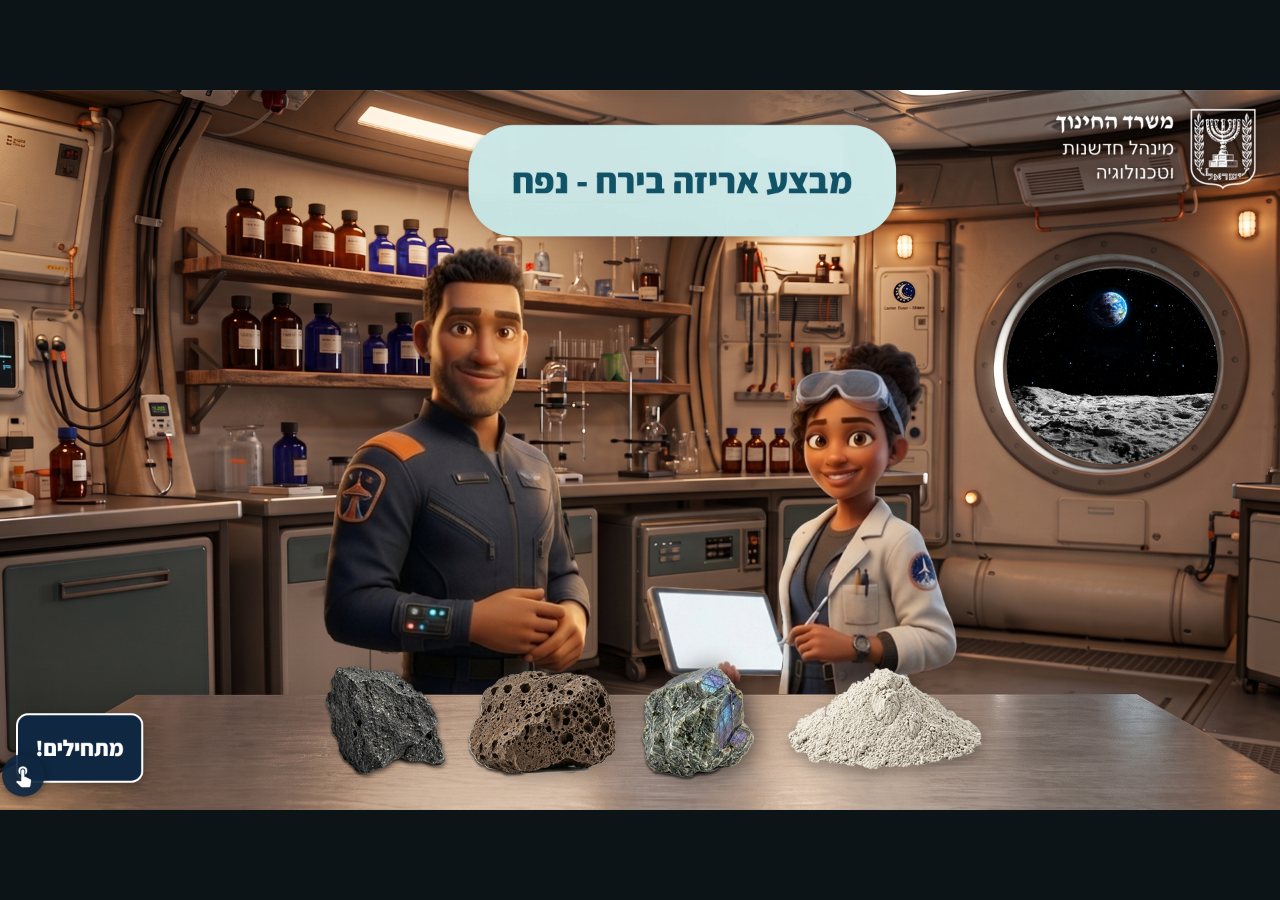
==== commit f56cb7f3: "final version" ====
--- a/index.html
+++ b/index.html
@@ -33,7 +33,7 @@
   <section class="screen" data-screen="2">
     <div class="smeta" data-type="video" data-gate="video" aria-hidden="false" hidden></div>
     <div class="videoscreen">
-      <video class="video-el" src="assets/video/Chem1_Video1.mp4?v=4" playsinline preload="auto"></video>
+      <video class="video-el" src="assets/video/Chem1_Video1.mp4?v=5" playsinline preload="auto"></video>
       <button class="video-play" type="button" aria-label="נגן את הסרטון">▶</button>
       <div class="video-cap" data-vcap aria-live="polite"></div>
       <div class="vctrls" dir="ltr">
@@ -128,7 +128,7 @@
   <section class="screen" data-screen="4">
     <div class="smeta" data-type="video" data-gate="video" aria-hidden="true" hidden></div>
     <div class="videoscreen">
-      <video class="video-el" src="assets/video/Chem1_Video3.mp4?v=4" playsinline preload="auto"></video>
+      <video class="video-el" src="assets/video/Video3.mp4?v=1" playsinline preload="auto"></video>
       <button class="video-play" type="button" aria-label="נגן את הסרטון">▶</button>
       <div class="video-cap" data-vcap aria-live="polite"></div>
       <div class="vctrls" dir="ltr">
@@ -247,7 +247,7 @@
   <section class="screen" data-screen="10">
     <div class="smeta" data-type="video" data-gate="video" aria-hidden="true" hidden></div>
     <div class="videoscreen">
-      <video class="video-el" src="assets/video/Video4.mp4?v=4" playsinline preload="auto"></video>
+      <video class="video-el" src="assets/video/Chem1_Video4_Final.mp4?v=1" playsinline preload="auto"></video>
       <button class="video-play" type="button" aria-label="נגן את הסרטון">▶</button>
       <div class="video-cap" data-vcap aria-live="polite"></div>
       <div class="vctrls" dir="ltr">
@@ -262,15 +262,15 @@
       </div>
     </div>
     <!-- captions as live text (translation-safe); times in seconds. Empty span at 12.4 clears during the float beat -->
-    <div class="vcap-src" data-end="23.22" hidden>
-      <span data-t="0.0">יופי! הצוות סיים למדוד בשיטה זו את נפח הדגימות</span>
-      <span data-t="3.3">של סלע האנורתוזיט ושל סלע הבזלת מארה</span>
-      <span data-t="6.4">נעבור למדידת נפח סלע הבזלת הנקבובית.</span>
-      <span data-t="9.66">נוסיף את התוצאות לדוח הנתונים.</span>
-      <span data-t="12.88">דגימת הבזלת הנקבובית צפה על פני המים.</span>
-      <span data-t="16.42">אי אפשר למדוד כך את נפחה.</span>
-      <span data-t="18.48">נשתמש בשיטה עקיפה עם משקולת.</span>
-      <span data-t="20.74">אנחנו צריכים לבנות תהליך מדידה מבוקר.</span>
+    <div class="vcap-src" data-end="22.92" hidden>
+      <span data-t="0.0">יופי, הצוות סיים למדוד בשיטה זו את נפח הדגימות</span>
+      <span data-t="3.08">של סלע האנורתוזיט ושל סלע הבזלת מארה</span>
+      <span data-t="6.16">נוסיף את התוצאות לדוח הנתונים</span>
+      <span data-t="8.84">נעבור למדידת נפח סלע הבזלת הנקבובית.</span>
+      <span data-t="12.72">דגימת הבזלת הנקבובית צפה על פני המים</span>
+      <span data-t="15.78">אי אפשר למדוד כך את נפחה</span>
+      <span data-t="17.97">נשתמש בשיטה עקיפה עם משקולת</span>
+      <span data-t="20.52">אנחנו צריכים לבנות תהליך מדידה מבוקר</span>
     </div>
   </section>
 
@@ -280,6 +280,9 @@
     <img class="screen-bg" src="assets/images/bg-17.jpg"
          alt="שאלה 2א: גררו את שלבי מדידת הנפח לסדר הנכון">
     <ol class="qprogress" data-active="2" data-total="8" aria-label="התקדמות בשאלות" style="left:1266px; top:42px;"></ol>
+
+    <button class="methodbtn" type="button" data-modal="fb-modal-11">המחשה למדידת נפח<br>של גוף צף</button>
+
     <div class="qstem" style="left:511px; top:178px; width:1254px;">
       <h2>שאלה 2א:</h2>
       <p>עזרו לשירה וגל לסדר את שלבי תהליך מדידת הנפח של דגימת הבזלת הנקבובית.</p>
@@ -308,6 +311,14 @@
          style="left:398px; top:472px; width:600px; height:366px; bottom:auto; transform:none;" hidden>
       <p class="feedback__title"></p>
       <p class="feedback__body"></p>
+    </div>
+
+    <!-- method popup: floating-body applet -->
+    <div class="modal" id="fb-modal-11" hidden>
+      <div class="modal__box">
+        <button class="modal__close" type="button" aria-label="סגור">✕</button>
+        <iframe src="applets/floating-body.html?v=2" title="יישומון: נפח גוף צף" allowtransparency="true"></iframe>
+      </div>
     </div>
   </section>
 
@@ -449,15 +460,20 @@
         <p>לבזלת הזו יש המון חללים פנימיים.<br>במקרה כזה, נבחין בין שני מושגים:</p>
       </div>
     </div>
-    <!-- basalt figure (white-background rocks + arrows overlay); all words are live text around it -->
+    <!-- basalt figure (arrows/bracket overlay drawn first so the rock image paints over their tips) -->
+    <img class="diagram" src="assets/images/diagram-25-arrows.png?v=3" data-reveal data-reveal-order="1" alt=""
+         style="left:0; top:0; width:1920px; height:1080px;">
     <img class="diagram" src="assets/images/diagram-25-rocks-clean.png?v=1" data-reveal data-reveal-order="0"
          alt="שני סלעי בזלת נקבובית — סלע שלם וחתך שמראה את החללים הפנימיים"
          style="left:613px; top:467px; width:620px; height:275px;">
-    <img class="diagram" src="assets/images/diagram-25-arrows.png?v=1" data-reveal data-reveal-order="1" alt=""
-         style="left:468px; top:462px; width:915px; height:299px;">
     <div class="eq" data-reveal data-reveal-order="0" style="left:175px; top:290px; width:1580px;">נפח החומר המוצק <span class="k">+</span> נפח החללים <span class="k">=</span> <span class="b">נפח הגוף</span></div>
     <div class="dlabel" data-reveal data-reveal-order="1" style="left:225px; top:560px; width:300px;"><b>נפח הגוף</b>המקום שהגוף כולו תופס במרחב (כולל ה"חורים" והחללים שבתוכו).</div>
-    <div class="dlabel" data-reveal data-reveal-order="1" style="left:1405px; top:560px; width:300px;"><b>נפח החומר המוצק</b>המקום שתופס רק החומר הסלעי המוצק עצמו (ללא החללים).</div>
+    <div class="dlabel" data-reveal data-reveal-order="1" style="left:1405px; top:400px; width:300px;"><b>נפח החומר המוצק</b>המקום שתופס רק החומר הסלעי המוצק עצמו (ללא החללים).</div>
+    <div class="dlabel" data-reveal data-reveal-order="1" style="left:1405px; top:600px; width:300px;">
+      <b>נפח החללים</b>
+      <button type="button" class="gloss-link" aria-expanded="false">שימו לב שמרבית החללים בסלע פנימיים ומנותקים מהסביבה החיצונית. <span class="gloss-link__icon" aria-hidden="true">ⓘ</span></button>
+      <span class="gloss-tip" role="tooltip" hidden>כלומר, כשמשקיעים את הסלע במים, מים לא נכנסים אליהם.</span>
+    </div>
   </section>
 
   <!-- ===== SCREEN 26 — question Q4 ===== -->
@@ -474,7 +490,7 @@
     <ul class="options options--dots" role="radiogroup" aria-label="אפשרויות תשובה" style="left:120px; top:520px; width:936px;">
       <li class="option" role="radio" tabindex="0" data-value="1"><span class="dot"></span><span class="lbl">נפח הגוף השלם (35 מ"ל) - כי זה המקום שהדגימה כולה תופסת באחסון.</span></li>
       <li class="option" role="radio" tabindex="0" data-value="2"><span class="dot"></span><span class="lbl">נפח החומר הסלעי (28 מ"ל) - כי רק החומר המוצק חשוב.</span></li>
-      <li class="option" role="radio" tabindex="0" data-value="3"><span class="dot"></span><span class="lbl">נפח החללים (7 מ"ל) - כי צריך להשאיר מקום לאוויר.</span></li>
+      <li class="option" role="radio" tabindex="0" data-value="3"><span class="dot"></span><span class="lbl">נפח החללים שבסלע (7 מ"ל) - כי צריך להשאיר מקום לאוויר.</span></li>
       <li class="option" role="radio" tabindex="0" data-value="4"><span class="dot"></span><span class="lbl">ממוצע של שני הנתונים (31.5 מ"ל) - כדי להיות בטוחים.</span></li>
     </ul>
     <button class="btn--check check-btn" type="button" aria-label="בדיקה" hidden style="left:905px; top:800px; width:162px; height:106px;"><img src="assets/images/check-button.png" alt=""></button>
@@ -597,7 +613,7 @@
   <!-- ===== SCREEN 34 — dialogue (Gal finds the flask; Shira: need to calibrate) ===== -->
   <section class="screen" data-screen="21">
     <div class="smeta" data-type="content" data-gate="dialogue" aria-hidden="true" hidden></div>
-    <img class="screen-bg" src="assets/images/bg-34.png"
+    <img class="screen-bg" src="assets/images/bg-34-newer.jpg"
          alt="גל מציג בקבוק ארלנמאייר לשירה שאוחזת במשורה; שיחה על כיול">
     <div class="bubble" data-reveal data-reveal-order="0" style="left:0; top:0; width:1920px; height:1080px;">
       <img class="bubble__img" src="assets/images/bubble-34-gal1.png" alt="">
@@ -885,6 +901,7 @@
 
 </div><!-- /stage -->
 
+<script src="js/scorm.js"></script>
 <script src="script.js"></script>
 </body>
 </html>
--- a/styles.css
+++ b/styles.css
@@ -56,6 +56,14 @@
   transform-origin: center center;
   background:var(--c-bg);
   overflow:hidden;
+  /* the whole 1920x1080 stage is almost always scaled by a fractional (non-integer)
+     ratio to fit the viewport -- on some GPUs/browsers this makes the browser
+     keep re-rasterizing the detailed background art every frame instead of
+     caching it once, which reads as a faint constant "shimmer/pulse" across
+     the whole screen even with zero animation nearby. Pinning this as its own
+     stable GPU layer stops that re-rasterization. */
+  will-change: transform;
+  backface-visibility: hidden;
 }
 
 /* ---- screens: only .active is shown ---- */
@@ -165,6 +173,28 @@
 .eq .b{ font-weight:800; }               /* נפח הגוף — green + bold */
 .dlabel{ position:absolute; text-align:center; font-size:30px; line-height:1.35; color:#1f2a30; }
 .dlabel b{ display:block; font-size:42px; margin-bottom:6px; }
+
+/* glossary hint: a link inline with a dlabel's body text that toggles a short-definition tooltip */
+.gloss-link{
+  font:inherit; background:none; border:none; padding:0; margin:0;
+  cursor:pointer; color:#185fa5; text-decoration:underline; text-underline-offset:4px;
+  position:relative;
+}
+.gloss-link:hover,
+.gloss-link[aria-expanded="true"]{ color:#0f3f70; }
+.gloss-link:focus-visible{ outline:var(--focus); outline-offset:3px; border-radius:4px; }
+.gloss-link__icon{ font-size:.8em; }
+.gloss-tip{
+  position:absolute; right:0; top:calc(100% + 16px);
+  width:320px; text-align:center; text-decoration:none;
+  background:#fff; color:#1f2a30; font-size:30px; line-height:1.4; font-weight:400;
+  padding:14px 18px; border-radius:12px; border:3px solid #1f2a30; box-shadow:var(--shadow); z-index:30;
+}
+.gloss-tip::after,
+.gloss-tip::before{ content:''; position:absolute; right:20px; border:12px solid transparent; }
+.gloss-tip::after{ bottom:100%; border-bottom-color:#1f2a30; }
+.gloss-tip::before{ bottom:calc(100% - 3px); right:23px; border-width:9px; border-bottom-color:#fff; }
+.gloss-tip[hidden]{ display:none; }
 
 /* ---------------------------------------------------------------
    APPLET IFRAME (SME standalone applet embedded at design coords)
@@ -333,7 +363,7 @@
 .methodbtn::after{ content:''; position:absolute; z-index:7; pointer-events:none;
   left:-24px; bottom:-24px; width:64px; height:64px; border-radius:50%;
   background:rgba(15,39,64,.92) url("data:image/svg+xml,<svg xmlns='http://www.w3.org/2000/svg' viewBox='0 0 24 24' fill='white'><path d='M9 11.24V7.5C9 6.12 10.12 5 11.5 5S14 6.12 14 7.5v3.74c1.21-.81 2-2.18 2-3.74C16 5.01 13.99 3 11.5 3S7 5.01 7 7.5c0 1.56.79 2.93 2 3.74zm9.84 4.63l-4.54-2.26c-.17-.07-.35-.11-.54-.11H13v-6C13 6.67 12.33 6 11.5 6S10 6.67 10 7.5v10.74l-3.43-.72c-.08-.01-.15-.03-.24-.03-.31 0-.59.13-.79.33l-.79.8 4.94 4.94c.27.27.65.44 1.06.44h6.79c.75 0 1.33-.55 1.44-1.28l.75-5.27c.01-.07.02-.14.02-.2 0-.62-.38-1.16-.92-1.38z'/></svg>") center/36px no-repeat;
-  box-shadow:0 4px 14px rgba(0,0,0,.4); animation:tap-pulse2 1.3s ease-in-out infinite; }
+  box-shadow:0 4px 14px rgba(0,0,0,.4); animation:tap-pulse2 1.3s ease-in-out 4; }
 .methodbtn.method-used::after{ display:none; }
 @keyframes tap-pulse2{ 0%,100%{ transform:scale(1); } 50%{ transform:scale(1.18); } }
 .modal{ position:absolute; inset:0; background:rgba(0,0,0,.55); display:flex; align-items:center; justify-content:center; z-index:200; }
@@ -341,6 +371,12 @@
 /* wide enough that the calibration applet's own background (max-width:1460px content)
    never runs narrower than what it needs, which was clipping/spilling its elements */
 .modal__box{ position:relative; width:1460px; max-width:96%; }
+/* the floating-body applet's own card tops out at 1340px (narrower than the
+   1460px default), so its box was leaving a wide gap between the visible
+   card and the corner close button -- match its box width so the ✕ sits
+   flush on the card's actual corner */
+#fb-modal .modal__box{ width:1352px; }
+#fb-modal-11 .modal__box{ width:1352px; }
 .modal__box iframe{ width:100%; height:1000px; border:0; display:block; background:transparent; }
 .modal__close{ position:absolute; left:-18px; top:-18px; width:54px; height:54px; border-radius:50%;
   background:#0f2740; color:#fff; border:3px solid #fff; font-size:26px; font-weight:800; cursor:pointer; }
@@ -377,7 +413,7 @@
 .card::after{ content:''; position:absolute; z-index:6; pointer-events:none;
   left:50%; bottom:16px; transform:translateX(-50%); width:80px; height:80px; border-radius:50%;
   background:rgba(15,39,64,.9) url("data:image/svg+xml;utf8,<svg xmlns='http://www.w3.org/2000/svg' viewBox='0 0 24 24' fill='white'><path d='M9 11.24V7.5C9 6.12 10.12 5 11.5 5S14 6.12 14 7.5v3.74c1.21-.81 2-2.18 2-3.74C16 5.01 13.99 3 11.5 3S7 5.01 7 7.5c0 1.56.79 2.93 2 3.74zm9.84 4.63l-4.54-2.26c-.17-.07-.35-.11-.54-.11H13v-6C13 6.67 12.33 6 11.5 6S10 6.67 10 7.5v10.74l-3.43-.72c-.08-.01-.15-.03-.24-.03-.31 0-.59.13-.79.33l-.79.8 4.94 4.94c.27.27.65.44 1.06.44h6.79c.75 0 1.33-.55 1.44-1.28l.75-5.27c.01-.07.02-.14.02-.2 0-.62-.38-1.16-.92-1.38z'/></svg>") center/46px no-repeat;
-  box-shadow:0 6px 18px rgba(0,0,0,.45); animation:tap-pulse 1.3s ease-in-out infinite; }
+  box-shadow:0 6px 18px rgba(0,0,0,.45); animation:tap-pulse 1.3s ease-in-out 4; }
 .card.is-flipped::after, .card.seen::after{ display:none; }
 @keyframes tap-pulse{
   0%,100%{ transform:translateX(-50%) scale(1); box-shadow:0 6px 18px rgba(0,0,0,.45); }
@@ -535,7 +571,7 @@
 .navbtn--fwd{ left:24px;   top:935px; }
 .navbtn--back{ left:1780px; top:935px; }
 /* blink the forward arrow when it appears after a correct answer */
-.navbtn.nav-pulse{ animation:navpulse 1s ease-in-out infinite; }
+.navbtn.nav-pulse{ animation:navpulse 1s ease-in-out 3; }
 @keyframes navpulse{ 0%,100%{ transform:scale(1); } 50%{ transform:scale(1.14); } }
 @media (prefers-reduced-motion: reduce){ .navbtn.nav-pulse{ animation:none; } }
 
